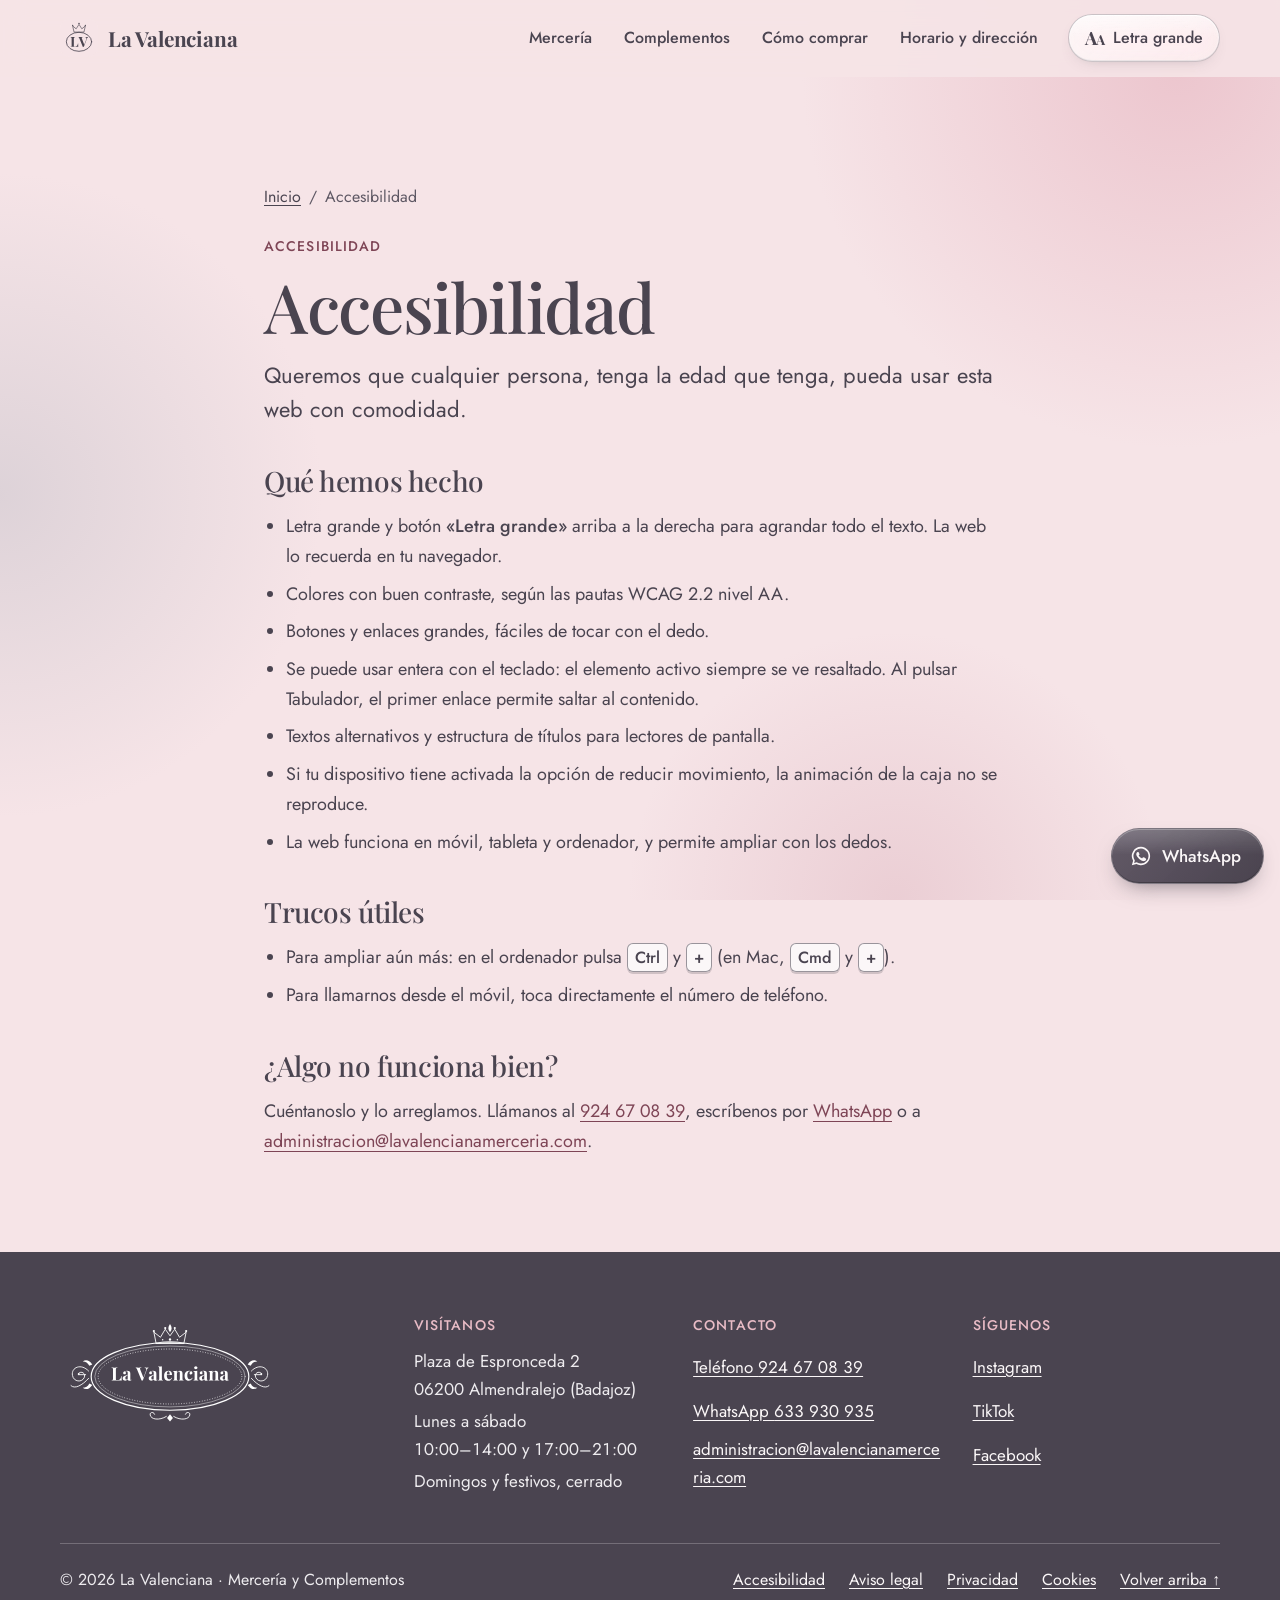
==== accesibilidad/index.html @ 247090fd "Cesta de compra con pedido por WhatsApp o correo, icono flotante del carrito, caja 3D más detallada " ====
<!doctype html>
<html lang="es">
<head>
<meta charset="utf-8">
<meta name="viewport" content="width=device-width, initial-scale=1, viewport-fit=cover">
<title>Accesibilidad · La Valenciana</title>
<meta name="description" content="Accesibilidad de la web de La Valenciana.">
<meta name="theme-color" content="#F6E4E7">
<meta property="og:title" content="Accesibilidad · La Valenciana">
<meta property="og:description" content="Accesibilidad de la web de La Valenciana.">
<meta property="og:type" content="website">
<meta property="og:locale" content="es_ES">
<link rel="icon" href="../favicon.svg" type="image/svg+xml">
<link rel="preload" href="../assets/fonts/PlayfairDisplay.woff2" as="font" type="font/woff2" crossorigin>
<link rel="preload" href="../assets/fonts/Jost.woff2" as="font" type="font/woff2" crossorigin>
<script>try{if(localStorage.getItem('lv-letra')==='1')document.documentElement.classList.add('letra-grande')}catch(e){}</script>
<link rel="stylesheet" href="../assets/fonts/fuentes.css">
<link rel="stylesheet" href="../assets/css/tokens.css">
<link rel="stylesheet" href="../assets/css/estilos.css">
</head>
<body>
<a class="salto" href="#contenido">Saltar al contenido</a>
<header class="cabecera">
  <div class="envoltura">
    <a class="marca" href="../"><img src="../assets/img/marca/monograma.svg" alt="" width="38" height="38">La Valenciana<span class="vh">, ir al inicio</span></a>
    <nav class="menu-principal" id="menu-principal" aria-label="Menú principal"><ul><li><a href="../merceria/">Mercería</a></li><li><a href="../complementos/">Complementos</a></li><li><a href="../#como-comprar">Cómo comprar</a></li><li><a href="../#visitanos">Horario y dirección</a></li><li class="menu-contacto"><a href="tel:+34924670839">Llamar al <span class="num">924 67 08 39</span></a><a href="https://wa.me/34633930935?text=Hola%2C%20La%20Valenciana">WhatsApp <span class="num">633 930 935</span></a></li></ul></nav>
    <button class="control boton-letra" type="button" aria-pressed="false"><span class="aa" aria-hidden="true">A<small>A</small></span><span class="letra-texto">Letra grande</span><span class="vh"> (letra más grande)</span></button>
    <button class="control boton-menu" type="button" aria-expanded="false" aria-controls="menu-principal"><span class="rayas" aria-hidden="true"></span><span class="txt">Menú</span></button>
  </div>
</header>
<main id="contenido" tabindex="-1">
<div class="envoltura legal-texto"><nav class="migas" aria-label="Estás aquí"><ol><li><a href="../">Inicio</a></li><li><span aria-current="page">Accesibilidad</span></li></ol></nav><p class="etiqueta">Accesibilidad</p><h1>Accesibilidad</h1><p class="entradilla">Queremos que cualquier persona, tenga la edad que tenga, pueda usar esta web con comodidad.</p>
<h2>Qué hemos hecho</h2>
<ul>
<li>Letra grande y botón <strong>«Letra grande»</strong> arriba a la derecha para agrandar todo el texto. La web lo recuerda en tu navegador.</li>
<li>Colores con buen contraste, según las pautas WCAG 2.2 nivel AA.</li>
<li>Botones y enlaces grandes, fáciles de tocar con el dedo.</li>
<li>Se puede usar entera con el teclado: el elemento activo siempre se ve resaltado. Al pulsar Tabulador, el primer enlace permite saltar al contenido.</li>
<li>Textos alternativos y estructura de títulos para lectores de pantalla.</li>
<li>Si tu dispositivo tiene activada la opción de reducir movimiento, la animación de la caja no se reproduce.</li>
<li>La web funciona en móvil, tableta y ordenador, y permite ampliar con los dedos.</li>
</ul>
<h2>Trucos útiles</h2>
<ul>
<li>Para ampliar aún más: en el ordenador pulsa <kbd>Ctrl</kbd> y <kbd>+</kbd> (en Mac, <kbd>Cmd</kbd> y <kbd>+</kbd>).</li>
<li>Para llamarnos desde el móvil, toca directamente el número de teléfono.</li>
</ul>
<h2>¿Algo no funciona bien?</h2>
<p>Cuéntanoslo y lo arreglamos. Llámanos al <a class="num" href="tel:+34924670839">924 67 08 39</a>, escríbenos por <a href="https://wa.me/34633930935?text=Hola%2C%20he%20tenido%20un%20problema%20con%20la%20web">WhatsApp</a> o a <a href="mailto:administracion@lavalencianamerceria.com">administracion@lavalencianamerceria.com</a>.</p></div>
</main>
<footer class="pie">
  <div class="envoltura">
    <div class="rejilla">
      <div><img class="logo-pie" src="../assets/img/marca/logo-blanco.svg" alt="La Valenciana" width="220" height="110"></div>
      <div><h2>Visítanos</h2><ul><li>Plaza de Espronceda 2<br>06200 Almendralejo (Badajoz)</li><li class="num">Lunes a sábado<br>10:00–14:00 y 17:00–21:00</li><li>Domingos y festivos, cerrado</li></ul></div>
      <div><h2>Contacto</h2><ul><li><a href="tel:+34924670839">Teléfono&nbsp;<span class="num">924 67 08 39</span></a></li><li><a href="https://wa.me/34633930935?text=Hola%2C%20La%20Valenciana">WhatsApp&nbsp;<span class="num">633 930 935</span></a></li><li><a href="mailto:administracion@lavalencianamerceria.com">administracion@lavalencianamerceria.com</a></li></ul></div>
      <div><h2>Síguenos</h2><ul><li><a href="https://www.instagram.com/_lavalenciana">Instagram</a></li><li><a href="https://www.tiktok.com/@_lavalenciana_">TikTok</a></li><li><a href="https://www.facebook.com/mercerialavalenciana/">Facebook</a></li></ul></div>
    </div>
    <div class="legal"><span>© 2026 La Valenciana · Mercería y Complementos</span><ul><li><a href="../accesibilidad/">Accesibilidad</a></li><li><a href="../aviso-legal/">Aviso legal</a></li><li><a href="../privacidad/">Privacidad</a></li><li><a href="../cookies/">Cookies</a></li><li><a href="#contenido">Volver arriba ↑</a></li></ul></div>
  </div>
</footer>
<a class="wa-flotante" href="https://wa.me/34633930935?text=Hola%2C%20La%20Valenciana"><svg viewBox="0 0 24 24" aria-hidden="true" focusable="false"><path d="M12 2a10 10 0 0 0-8.6 15.1L2 22l5-1.3A10 10 0 1 0 12 2zm0 18.2a8.2 8.2 0 0 1-4.2-1.1l-.3-.2-3 .8.8-2.9-.2-.3A8.2 8.2 0 1 1 12 20.2zm4.5-6.1c-.2-.1-1.5-.7-1.7-.8s-.4-.1-.6.1-.7.8-.8 1-.3.2-.5.1a6.7 6.7 0 0 1-3.3-2.9c-.3-.4.3-.4.7-1.3.1-.2 0-.3 0-.4l-.8-1.8c-.2-.5-.4-.4-.6-.4h-.5a1 1 0 0 0-.7.3 3 3 0 0 0-.9 2.2 5.2 5.2 0 0 0 1.1 2.7 11.8 11.8 0 0 0 4.5 4c1.7.7 2.3.8 3.2.6a2.7 2.7 0 0 0 1.8-1.2 2.2 2.2 0 0 0 .2-1.3c-.1-.1-.3-.2-.5-.3z"/></svg><span>WhatsApp<span class="vh">: escríbenos</span></span></a>
<button class="cesta-flotante" type="button" hidden aria-haspopup="dialog" aria-controls="cesta"><svg viewBox="0 0 24 24" aria-hidden="true" focusable="false"><path d="M7 7V6a5 5 0 0 1 10 0v1h3a1 1 0 0 1 1 1.1l-1.2 12A2 2 0 0 1 17.8 22H6.2a2 2 0 0 1-2-1.9L3 8.1A1 1 0 0 1 4 7zm2 0h6V6a3 3 0 0 0-6 0zm-1 4a1 1 0 1 0 0-2 1 1 0 0 0 0 2zm8 0a1 1 0 1 0 0-2 1 1 0 0 0 0 2z"/></svg><span>Cesta</span><span class="contador num" aria-hidden="true">0</span><span class="vh cesta-resumen"></span></button>
<p class="aviso-cesta" role="status" aria-live="polite"></p>
<dialog class="cesta" id="cesta" aria-labelledby="titulo-cesta" data-wa="34633930935" data-correo-m="pedidos@lavalencianamerceria.com" data-correo-c="pedidos@lavalencianacomplementos.com">
  <div class="cesta-cabeza"><h2 id="titulo-cesta">Tu cesta</h2><button class="control cerrar-cesta" type="button">Cerrar<span class="vh"> la cesta</span> <span aria-hidden="true">✕</span></button></div>
  <div class="cesta-cuerpo">
    <p class="cesta-vacia">Tu cesta está vacía. Entra en <a href="../merceria/">Mercería</a> o en <a href="../complementos/">Complementos</a> y pulsa «Añadir a la cesta».</p>
    <ul class="cesta-lista"></ul>
    <div class="cesta-total"><span>Total orientativo</span><strong class="num cesta-importe">0,00 €</strong></div>
    <form class="cesta-form">
      <label for="cesta-nombre">Tu nombre <span class="secundario">(opcional)</span></label>
      <input id="cesta-nombre" name="nombre" type="text" autocomplete="name">
      <label for="cesta-notas">Tallas, colores u otras indicaciones <span class="secundario">(opcional)</span></label>
      <textarea id="cesta-notas" name="notas" rows="3"></textarea>
    </form>
    <p class="nota">Recoges y pagas el pedido en la tienda (Plaza de Espronceda 2). Te confirmamos disponibilidad y precio antes.</p>
    <div class="cesta-acciones">
      <a class="boton lleno enviar-wa" href="#"><svg viewBox="0 0 24 24" aria-hidden="true" focusable="false"><path d="M12 2a10 10 0 0 0-8.6 15.1L2 22l5-1.3A10 10 0 1 0 12 2zm0 18.2a8.2 8.2 0 0 1-4.2-1.1l-.3-.2-3 .8.8-2.9-.2-.3A8.2 8.2 0 1 1 12 20.2zm4.5-6.1c-.2-.1-1.5-.7-1.7-.8s-.4-.1-.6.1-.7.8-.8 1-.3.2-.5.1a6.7 6.7 0 0 1-3.3-2.9c-.3-.4.3-.4.7-1.3.1-.2 0-.3 0-.4l-.8-1.8c-.2-.5-.4-.4-.6-.4h-.5a1 1 0 0 0-.7.3 3 3 0 0 0-.9 2.2 5.2 5.2 0 0 0 1.1 2.7 11.8 11.8 0 0 0 4.5 4c1.7.7 2.3.8 3.2.6a2.7 2.7 0 0 0 1.8-1.2 2.2 2.2 0 0 0 .2-1.3c-.1-.1-.3-.2-.5-.3z"/></svg>Enviar pedido por WhatsApp</a>
      <a class="boton enviar-correo" href="#">Enviar por correo</a>
      <button class="enlace-boton vaciar" type="button">Vaciar la cesta</button>
    </div>
  </div>
</dialog>
<script src="../assets/js/web.js" defer></script>
</body>
</html>
---- assets/fonts/fuentes.css ----
/* Fuentes alojadas en la propia web (sin llamadas a Google). Fuentes variables. */
@font-face{font-family:'Jost';font-style:normal;font-weight:300 500;font-display:swap;src:url('Jost.woff2') format('woff2');unicode-range:U+0000-00FF, U+0131, U+0152-0153, U+02BB-02BC, U+02C6, U+02DA, U+02DC, U+0304, U+0308, U+0329, U+2000-206F, U+20AC, U+2122, U+2191, U+2193, U+2212, U+2215, U+FEFF, U+FFFD}
@font-face{font-family:'Playfair Display';font-style:normal;font-weight:500 700;font-display:swap;src:url('PlayfairDisplay.woff2') format('woff2');unicode-range:U+0000-00FF, U+0131, U+0152-0153, U+02BB-02BC, U+02C6, U+02DA, U+02DC, U+0304, U+0308, U+0329, U+2000-206F, U+20AC, U+2122, U+2191, U+2193, U+2212, U+2215, U+FEFF, U+FFFD}
---- assets/css/tokens.css ----
/* La Valenciana · tokens de marca (paso 3, revisados para accesibilidad) */
:root {
  /* Paleta de marca (sin cambios) */
  --rosa-polvo: #F6E4E7;   /* fondo principal y bandas */
  --rosa: #E9BCC6;         /* tarjetas de Mercería */
  --rosa-antiguo: #C98C9C; /* detalles decorativos (nunca texto) */
  --malva: #9C5A6C;        /* acento: rellenos y textos grandes */
  --perla: #EEECEF;        /* fondo alterno, tarjetas de Complementos */
  --niebla: #C9C4CC;       /* líneas decorativas */
  --grafito: #4A4450;      /* texto principal */
  --kraft: #C8A27A;        /* solo la caja del hero */

  /* Derivados para accesibilidad (mismos tonos, más contraste) */
  --malva-texto: #7E4556;  /* enlaces y textos pequeños: 6:1 sobre rosa polvo */
  --grafito-suave: #5E5864;/* texto secundario: 5,6:1 sobre rosa polvo */
  --crema: #FBF7F8;        /* sustituye al blanco puro en fondos */
  --blanco: #FFFFFF;       /* solo texto sobre fondos oscuros */
  --borde: color-mix(in srgb, var(--grafito) 22%, transparent);
  --borde-fuerte: color-mix(in srgb, var(--grafito) 55%, transparent);

  /* Tipografía */
  --fuente-display: "Playfair Display", Georgia, "Times New Roman", serif; /* titulares, 500/700 */
  --fuente-texto: "Jost", "Helvetica Neue", Arial, sans-serif;             /* textos, menús y botones, 400/500 */

  /* Espaciado (múltiplos de 4/8) y radios */
  --e1: 4px; --e2: 8px; --e3: 12px; --e4: 16px; --e5: 24px; --e6: 32px; --e7: 48px; --e8: 64px;
  --seccion: clamp(72px, 11vw, 136px);
  --r: 12px;            /* radio base */
  --r-s: 6px;           /* radio pequeño */
  --r-pill: 999px;

  /* Sombras suaves en capas */
  --sombra: 0 1px 2px rgba(74,68,80,.06), 0 8px 24px -12px rgba(74,68,80,.22);
  --sombra-alta: 0 2px 4px rgba(74,68,80,.06), 0 24px 48px -24px rgba(74,68,80,.38);

  /* Objetivo táctil mínimo */
  --toque: 48px;
}
---- assets/css/estilos.css ----
/* La Valenciana · estilos comunes. Requiere tokens.css y fuentes.css
   Criterios: texto grande y legible, contraste AA o superior, objetivos táctiles de 48 px,
   foco siempre visible, nada importante escondido tras una animación. */
*,*::before,*::after{box-sizing:border-box}
html{font-size:100%;scroll-behavior:smooth;-webkit-text-size-adjust:100%;scroll-padding-top:96px}
html.letra-grande{font-size:118.75%}
@media (prefers-reduced-motion:reduce){html{scroll-behavior:auto}*,*::before,*::after{transition:none!important;animation:none!important}}
body{margin:0;background:var(--rosa-polvo);color:var(--grafito);font:400 1.125rem/1.65 var(--fuente-texto);-webkit-font-smoothing:antialiased;text-rendering:optimizeLegibility}
img,svg{max-width:100%;display:block}
a{color:var(--malva-texto);text-decoration-thickness:1px;text-underline-offset:.2em}
a:hover{text-decoration-thickness:2px}
h1,h2,h3{font-family:var(--fuente-display);font-weight:500;margin:0;text-wrap:balance;color:var(--grafito)}
h1{font-size:clamp(2.4rem,6.2vw,4.25rem);line-height:1.04;letter-spacing:-.02em}
h2{font-size:clamp(2rem,4.4vw,3rem);line-height:1.08;letter-spacing:-.015em}
h3{font-size:clamp(1.4rem,2.4vw,1.75rem);line-height:1.15;letter-spacing:-.01em}
p{margin:0}
p,li,dd{max-width:65ch}
strong{font-weight:500}
.num{font-variant-numeric:tabular-nums lining-nums}
.vh{position:absolute!important;width:1px;height:1px;padding:0;margin:-1px;overflow:hidden;clip:rect(0 0 0 0);white-space:nowrap;border:0}

/* Foco: doble anillo, visible sobre cualquier fondo */
:focus{outline:none}
:focus-visible{outline:3px solid var(--grafito);outline-offset:3px;box-shadow:0 0 0 6px var(--crema);border-radius:4px}
.pie :focus-visible{outline-color:var(--rosa);box-shadow:0 0 0 6px var(--grafito)}

.salto{position:absolute;left:-999px;top:12px;background:var(--grafito);color:var(--blanco);padding:14px 20px;border-radius:var(--r-s);z-index:60;font-weight:500;text-decoration:none}
.salto:focus{left:12px}
.envoltura{width:100%;max-width:1200px;margin:0 auto;padding-left:max(20px, env(safe-area-inset-left,0px));padding-right:max(20px, env(safe-area-inset-right,0px))}
.etiqueta{font:500 .875rem/1.3 var(--fuente-texto);letter-spacing:.08em;text-transform:uppercase;color:var(--malva-texto)}
.entradilla{font-size:clamp(1.2rem,2vw,1.375rem);line-height:1.55;color:var(--grafito)}
.secundario{color:var(--grafito-suave)}

/* ---------- Cabecera ---------- */
.cabecera{position:sticky;top:0;z-index:40;background:color-mix(in srgb, var(--rosa-polvo) 92%, transparent);backdrop-filter:blur(12px);-webkit-backdrop-filter:blur(12px);border-bottom:1px solid transparent;transition:border-color .3s ease}
.cabecera.con-borde{border-bottom-color:var(--borde)}
.cabecera .envoltura{display:flex;align-items:center;gap:var(--e4);min-height:76px;padding-top:env(safe-area-inset-top,0px)}
.marca{white-space:nowrap;display:flex;align-items:center;gap:10px;min-height:var(--toque);text-decoration:none;color:var(--grafito);font:700 1.3rem/1 var(--fuente-display);letter-spacing:-.01em;margin-right:auto}
.marca img{width:38px;height:38px;border-radius:10px}
.menu-principal ul{list-style:none;margin:0;padding:0;display:flex;gap:var(--e1)}
.menu-principal li{max-width:none}
.menu-principal a{display:flex;align-items:center;min-height:var(--toque);padding:0 14px;border-radius:var(--r-pill);font:500 1rem/1 var(--fuente-texto);color:var(--grafito);text-decoration:none;transition:background .2s ease}
.menu-principal a:hover{background:color-mix(in srgb, var(--rosa) 55%, transparent)}
.menu-principal a[aria-current="page"]{background:var(--grafito);color:var(--crema)}
.menu-principal .menu-contacto{display:none}
.control{display:inline-flex;align-items:center;justify-content:center;gap:8px;min-height:var(--toque);min-width:var(--toque);padding:0 16px;border-radius:var(--r-pill);
  border:1.5px solid var(--borde-fuerte);background:transparent;color:var(--grafito);font:500 1rem/1 var(--fuente-texto);cursor:pointer;transition:background .2s ease,border-color .2s ease}
.control:hover{background:var(--crema);border-color:var(--grafito)}
.control:active{transform:translateY(1px)}
.control[aria-pressed="true"]{background:var(--grafito);border-color:var(--grafito);color:var(--crema)}
.control .aa{font:700 1.15rem/1 var(--fuente-display);letter-spacing:-.02em}
.control .aa small{font-size:.75em}
.boton-menu{display:none}
.boton-menu .rayas{width:18px;height:12px;position:relative;border-block:2px solid currentColor}
.boton-menu .rayas::after{content:"";position:absolute;left:0;right:0;top:3px;border-top:2px solid currentColor}
@media (max-width:900px){
  .letra-texto{display:none}
}
@media (max-width:820px){
  .boton-menu{display:inline-flex}
  .menu-principal{position:absolute;left:0;right:0;top:100%;background:var(--rosa-polvo);border-bottom:1px solid var(--borde);box-shadow:var(--sombra-alta);display:none;max-height:calc(100svh - 76px);overflow-y:auto}
  .menu-principal.abierto{display:block}
  .menu-principal ul{flex-direction:column;gap:0;padding:var(--e2) max(20px, env(safe-area-inset-left,0px)) var(--e5)}
  .menu-principal li+li{border-top:1px solid var(--borde)}
  .menu-principal a{min-height:60px;padding:0 var(--e2);border-radius:0;font:500 1.375rem/1.2 var(--fuente-display);justify-content:space-between}
  .menu-principal a::after{content:"→";font-family:var(--fuente-texto);color:var(--malva-texto)}
  .menu-principal a[aria-current="page"]{background:transparent;color:var(--grafito);text-decoration:underline;text-decoration-thickness:2px;text-underline-offset:.25em}
  .menu-principal .menu-contacto{display:grid;gap:var(--e2);padding-top:var(--e4)}
  .menu-principal .menu-contacto a{font:500 1.0625rem/1.2 var(--fuente-texto);min-height:var(--toque)}
}
@media (max-width:380px){.marca{font-size:1.1rem}.marca img{width:32px;height:32px}.cabecera .envoltura{gap:var(--e2)}.control{padding:0 12px}}

/* ---------- Bloques ---------- */
.bloque{padding-block:var(--seccion)}
.bloque.perla{background:var(--perla)}
.bloque.crema{background:var(--crema)}
.cabeza-bloque{display:grid;gap:var(--e4);margin-bottom:clamp(40px,6vw,64px);max-width:44rem}

/* Huecos de foto (hasta tener fotos reales) */
.foto{position:relative;border-radius:var(--r);overflow:hidden;aspect-ratio:4/3;max-width:100%;
  background:linear-gradient(140deg, var(--rosa) 0%, var(--rosa-polvo) 100%)}
.foto.gris{background:linear-gradient(140deg, var(--niebla) 0%, var(--perla) 100%)}
.foto.alta{aspect-ratio:4/5}
.foto::after{content:"";position:absolute;inset:14px;border:1.5px dashed color-mix(in srgb, var(--crema) 80%, transparent);border-radius:var(--r-s)}
.foto span{position:absolute;left:28px;bottom:24px;font:500 .875rem/1 var(--fuente-texto);letter-spacing:.06em;color:var(--grafito-suave)}
.foto img{width:100%;height:100%;object-fit:cover}

/* ---------- Botones ---------- */
.botones{display:flex;flex-wrap:wrap;gap:var(--e3)}
.boton{display:inline-flex;align-items:center;justify-content:center;gap:10px;min-height:56px;border-radius:var(--r-pill);padding:0 26px;
  font:500 1.0625rem/1.2 var(--fuente-texto);text-decoration:none;border:1.5px solid var(--grafito);color:var(--grafito);background:transparent;
  transition:background .2s ease,color .2s ease,border-color .2s ease,transform .15s ease}
.boton:hover{background:var(--grafito);color:var(--crema)}
.boton:active{transform:translateY(1px)}
.boton.lleno{background:var(--grafito);color:var(--crema)}
.boton.lleno:hover{background:var(--malva);border-color:var(--malva);color:var(--blanco)}
.boton svg{width:20px;height:20px;fill:currentColor;flex:none}
.boton .flecha{transition:transform .2s ease}
.boton:hover .flecha{transform:translateX(4px)}
.boton[aria-disabled="true"],.boton:disabled{opacity:.5;pointer-events:none}

/* ---------- Estado de apertura ---------- */
.estado{justify-self:start;display:inline-flex;align-items:center;gap:10px;font-weight:500;padding:10px 16px;border-radius:var(--r-pill);background:var(--crema);box-shadow:inset 0 0 0 1px var(--borde)}
.estado .punto{width:10px;height:10px;border-radius:50%;background:var(--grafito-suave);flex:none}
.estado.abierto .punto{background:#3F7A5A;box-shadow:0 0 0 4px color-mix(in srgb, #3F7A5A 22%, transparent)}
.estado.cerrado .punto{background:var(--malva)}

/* ---------- Franja de datos rápidos ---------- */
.franja{background:var(--grafito);color:var(--crema)}
.franja ul{list-style:none;margin:0;padding:0;display:grid;grid-template-columns:1.2fr 1fr 1fr 1fr}
.franja li{max-width:none;padding:var(--e5) var(--e5) var(--e5) 0;display:grid;gap:2px;border-right:1px solid color-mix(in srgb, var(--crema) 18%, transparent)}
.franja li+li{padding-left:var(--e5)}
.franja li:last-child{border-right:0}
.franja .que{font-size:.875rem;letter-spacing:.06em;text-transform:uppercase;color:var(--rosa)}
.franja a,.franja strong{color:var(--crema);font-weight:500;font-size:1.0625rem}
.franja a{text-decoration-color:color-mix(in srgb, var(--crema) 45%, transparent)}
@media (max-width:900px){.franja ul{grid-template-columns:1fr 1fr}.franja li{border-right:0;padding:var(--e4) 0!important;border-bottom:1px solid color-mix(in srgb, var(--crema) 18%, transparent)}.franja li:nth-child(odd){padding-right:var(--e4)!important}}
@media (max-width:520px){.franja ul{grid-template-columns:1fr}.franja li:last-child{border-bottom:0}}

/* ---------- Secciones (puertas) ---------- */
.puertas{display:grid;grid-template-columns:minmax(0,7fr) minmax(0,5fr);gap:clamp(20px,3vw,32px);align-items:start}
.puerta{position:relative;display:grid;gap:var(--e5);border-radius:var(--r);padding:clamp(20px,3vw,32px);color:var(--grafito);box-shadow:inset 0 0 0 1px var(--borde)}
.puerta.m{background:var(--rosa)}
.puerta.c{background:var(--perla);margin-top:clamp(0px,8vw,120px)}
.puerta .foto{background:color-mix(in srgb, var(--crema) 50%, transparent)}
.puerta .texto{display:grid;gap:var(--e3)}
.puerta h3{font-size:clamp(2rem,3.6vw,2.75rem)}
.puerta h3 a{color:inherit;text-decoration:none}
.puerta h3 a::after{content:"";position:absolute;inset:0}
.puerta .sub{list-style:none;margin:var(--e2) 0 0;padding:0;display:flex;flex-wrap:wrap;gap:var(--e2);position:relative;z-index:1}
.puerta .sub a{display:inline-flex;align-items:center;min-height:44px;padding:0 16px;border-radius:var(--r-pill);background:color-mix(in srgb, var(--crema) 70%, transparent);color:var(--grafito);text-decoration:none;font-size:1rem;box-shadow:inset 0 0 0 1px var(--borde);transition:background .2s ease}
.puerta .sub a:hover{background:var(--crema);box-shadow:inset 0 0 0 1.5px var(--grafito)}
.puerta .boton{justify-self:start;position:relative;z-index:1}
@media (max-width:760px){.puertas{grid-template-columns:1fr}.puerta.c{margin-top:0}}

/* ---------- Cómo comprar (pasos) ---------- */
.pasos{list-style:none;margin:0;padding:0;display:grid;grid-template-columns:repeat(12,minmax(0,1fr));gap:clamp(20px,3vw,32px);counter-reset:paso}
.pasos li{max-width:none;display:grid;gap:var(--e3);align-content:start;padding-top:var(--e5);border-top:2px solid var(--grafito);counter-increment:paso}
.pasos li:nth-child(1){grid-column:1 / span 4}
.pasos li:nth-child(2){grid-column:5 / span 4;margin-top:var(--e7)}
.pasos li:nth-child(3){grid-column:9 / span 4;margin-top:calc(var(--e7)*2)}
.pasos li::before{content:counter(paso,decimal-leading-zero);font:500 clamp(2.5rem,5vw,3.5rem)/1 var(--fuente-display);color:var(--malva);font-variant-numeric:tabular-nums lining-nums}
.pasos p{color:var(--grafito)}
@media (max-width:820px){.pasos li:nth-child(n){grid-column:1 / -1;margin-top:0}}

/* ---------- Dos columnas ---------- */
.dos{display:grid;grid-template-columns:minmax(0,1fr) minmax(0,1fr);gap:clamp(32px,6vw,80px);align-items:center}
.dos.asim{grid-template-columns:minmax(0,5fr) minmax(0,7fr)}
@media (max-width:820px){.dos,.dos.asim{grid-template-columns:1fr}}
.pila{display:grid;gap:var(--e5);min-width:0;align-content:start}
.pila.junta{gap:var(--e4)}

/* ---------- Datos de visita y horario ---------- */
.datos{display:grid;gap:0;margin:0;padding:0}
.datos div{display:grid;grid-template-columns:9.5rem minmax(0,1fr);gap:var(--e3);border-top:1px solid var(--borde);padding-block:var(--e4)}
.datos div:last-child{border-bottom:1px solid var(--borde)}
@media (max-width:460px){.datos div{grid-template-columns:1fr;gap:2px}}
.datos dt{font:500 .9375rem/1.6 var(--fuente-texto);color:var(--malva-texto)}
.datos dd{margin:0;overflow-wrap:anywhere}
.datos dd a{color:var(--grafito);font-weight:500}
.tabla-horario{width:100%;border-collapse:collapse;font-variant-numeric:tabular-nums lining-nums}
.tabla-horario caption{text-align:left;font:500 .9375rem/1.6 var(--fuente-texto);color:var(--malva-texto);padding-bottom:var(--e2)}
.tabla-horario th,.tabla-horario td{text-align:left;padding:12px 12px;border-top:1px solid var(--borde);font-weight:400}
.tabla-horario th{font-weight:500;width:40%}
.tabla-horario tr:last-child th,.tabla-horario tr:last-child td{border-bottom:1px solid var(--borde)}
.tabla-horario tr.hoy th,.tabla-horario tr.hoy td{background:var(--crema)}
.tabla-horario tr.hoy th{box-shadow:inset 4px 0 0 var(--malva)}
.tabla-horario .marca-hoy{display:inline-block;margin-left:8px;font-size:.8125rem;font-weight:500;padding:2px 10px;border-radius:var(--r-pill);background:var(--grafito);color:var(--crema);vertical-align:2px}
.nota{font-size:1rem;color:var(--grafito-suave)}

/* ---------- Preguntas frecuentes ---------- */
.preguntas{display:grid;border-top:1px solid var(--borde-fuerte)}
.preguntas details{border-bottom:1px solid var(--borde-fuerte)}
.preguntas summary{list-style:none;cursor:pointer;display:grid;grid-template-columns:minmax(0,1fr) 40px;gap:var(--e4);align-items:center;min-height:72px;padding-block:var(--e4);
  font:500 clamp(1.2rem,2vw,1.375rem)/1.35 var(--fuente-texto);color:var(--grafito)}
.preguntas summary::-webkit-details-marker{display:none}
.preguntas summary::after{content:"+";display:grid;place-items:center;width:40px;height:40px;border-radius:50%;box-shadow:inset 0 0 0 1.5px var(--borde-fuerte);font:400 1.5rem/1 var(--fuente-texto);transition:transform .2s ease,background .2s ease}
.preguntas summary:hover::after{background:var(--crema)}
.preguntas details[open] summary::after{content:"−";background:var(--grafito);color:var(--crema);box-shadow:none}
.preguntas .respuesta{padding:0 56px var(--e5) 0;display:grid;gap:var(--e3)}

/* ---------- Redes ---------- */
.redes{display:flex;flex-wrap:wrap;gap:var(--e2) var(--e5);list-style:none;margin:0;padding:0}
.redes a{display:inline-flex;align-items:center;min-height:var(--toque);font-weight:500;color:var(--grafito)}

/* ---------- Migas de pan ---------- */
.migas ol{list-style:none;margin:0;padding:0;display:flex;flex-wrap:wrap;gap:var(--e2);font-size:1rem}
.migas li{max-width:none;display:flex;gap:var(--e2);align-items:center}
.migas li+li::before{content:"/";color:var(--grafito-suave)}
.migas a{color:var(--grafito);display:inline-flex;min-height:var(--toque);align-items:center}
.migas [aria-current]{color:var(--grafito-suave)}

/* ---------- Página de sección ---------- */
.portada-seccion{padding-block:var(--e5) clamp(48px,7vw,88px)}
.portada-seccion .dos{align-items:end}
.portada-seccion h1{font-size:clamp(3rem,8vw,5.5rem)}
.seccion-merceria{background:var(--rosa-polvo)}
.seccion-complementos{background:var(--perla)}
.indice{position:sticky;top:76px;z-index:20;background:inherit;border-block:1px solid var(--borde)}
.indice .envoltura{display:flex;align-items:center;gap:var(--e3)}
.indice .rotulo{flex:none;font-size:1rem;color:var(--grafito-suave)}
.indice ul{list-style:none;margin:0;padding:var(--e3) 0;display:flex;gap:var(--e2);overflow-x:auto;scrollbar-width:thin;scroll-snap-type:x proximity}
.indice li{max-width:none;scroll-snap-align:start}
.indice a{display:inline-flex;align-items:center;min-height:var(--toque);white-space:nowrap;border-radius:var(--r-pill);padding:0 18px;font-size:1rem;font-weight:500;color:var(--grafito);text-decoration:none;background:color-mix(in srgb, var(--crema) 60%, transparent);box-shadow:inset 0 0 0 1px var(--borde-fuerte)}
.indice a:hover{background:var(--crema)}
.indice a.activo{background:var(--grafito);color:var(--crema);box-shadow:none}
@media (max-width:640px){.indice .rotulo{display:none}}
.subsecciones{display:grid;gap:clamp(72px,10vw,128px);padding-block:clamp(64px,9vw,112px)}
.subseccion{display:grid;grid-template-columns:minmax(0,6fr) minmax(0,5fr);gap:clamp(28px,6vw,80px);align-items:center;scroll-margin-top:160px}
.subseccion:nth-child(even){grid-template-columns:minmax(0,5fr) minmax(0,6fr)}
.subseccion:nth-child(even) .foto{order:2}
@media (max-width:760px){.subseccion,.subseccion:nth-child(even){grid-template-columns:1fr}.subseccion:nth-child(even) .foto{order:0}}
.subseccion .numero{font:500 1rem/1 var(--fuente-texto);color:var(--malva-texto);font-variant-numeric:tabular-nums}
.subseccion ul.lista{margin:0;padding:0;list-style:none;display:flex;flex-wrap:wrap;gap:var(--e2)}
.subseccion ul.lista li{font-size:1rem;background:color-mix(in srgb, var(--crema) 70%, transparent);box-shadow:inset 0 0 0 1px var(--borde);border-radius:var(--r-pill);padding:6px 14px}
.subseccion .botones{margin-top:var(--e1)}
.ayuda{display:grid;grid-template-columns:minmax(0,1fr) auto;gap:var(--e5) var(--e6);align-items:center;border-radius:var(--r);padding:clamp(28px,5vw,56px);background:var(--grafito);color:var(--crema)}
.ayuda h2{color:var(--crema)}
.ayuda p{color:color-mix(in srgb, var(--crema) 88%, transparent)}
.ayuda .boton{border-color:var(--crema);color:var(--crema)}
.ayuda .boton:hover{background:var(--crema);color:var(--grafito)}
.ayuda .boton.lleno{background:var(--crema);color:var(--grafito)}
.ayuda .boton.lleno:hover{background:var(--rosa);border-color:var(--rosa)}
.ayuda :focus-visible{outline-color:var(--rosa);box-shadow:0 0 0 6px var(--grafito)}
@media (max-width:820px){.ayuda{grid-template-columns:1fr}}
.cambio{display:grid;grid-template-columns:minmax(0,1fr) auto;gap:var(--e5);align-items:center;border-radius:var(--r);padding:clamp(28px,5vw,48px);text-decoration:none;color:var(--grafito);box-shadow:inset 0 0 0 1px var(--borde);transition:box-shadow .25s ease}
.cambio.a-c{background:var(--perla)} .cambio.a-m{background:var(--rosa)}
.cambio:hover{box-shadow:inset 0 0 0 1.5px var(--grafito),var(--sombra)}
.cambio .flecha{display:grid;place-items:center;width:64px;height:64px;border-radius:50%;background:var(--grafito);color:var(--crema);font:500 1.75rem/1 var(--fuente-texto);transition:transform .25s ease}
.cambio:hover .flecha{transform:translateX(6px)}
.final-seccion{display:grid;gap:var(--e5);padding-bottom:var(--seccion)}

/* ---------- Pie ---------- */
.pie{background:var(--grafito);color:var(--perla);padding-block:var(--e8) calc(48px + env(safe-area-inset-bottom,0px));font-size:1.0625rem}
.pie a{color:var(--crema);display:inline-flex;align-items:center;min-height:40px}
.pie .rejilla{display:grid;grid-template-columns:minmax(0,1.3fr) repeat(3,minmax(0,1fr));gap:var(--e6)}
@media (max-width:900px){.pie .rejilla{grid-template-columns:repeat(2,minmax(0,1fr))}}
@media (max-width:520px){.pie .rejilla{grid-template-columns:1fr}}
.pie .logo-pie{width:220px}
.pie h2{font:500 .875rem/1.3 var(--fuente-texto);letter-spacing:.08em;text-transform:uppercase;color:var(--rosa);margin-bottom:var(--e3)}
.pie ul{list-style:none;margin:0;padding:0;display:grid;gap:var(--e1)}
.pie li{overflow-wrap:anywhere}
.pie .legal{margin-top:var(--e7);padding-top:var(--e4);border-top:1px solid color-mix(in srgb, var(--perla) 25%, transparent);display:flex;flex-wrap:wrap;gap:var(--e3) var(--e5);justify-content:space-between;align-items:center;font-size:1rem}
.pie .legal ul{display:flex;flex-wrap:wrap;gap:var(--e1) var(--e5)}

/* ---------- WhatsApp flotante ---------- */
.wa-flotante{position:fixed;z-index:30;right:max(16px, calc(env(safe-area-inset-right,0px) + 12px));bottom:calc(16px + env(safe-area-inset-bottom,0px));
  display:flex;align-items:center;gap:10px;min-height:56px;background:var(--grafito);color:var(--crema);text-decoration:none;border-radius:var(--r-pill);padding:0 22px 0 18px;
  font:500 1.0625rem/1 var(--fuente-texto);box-shadow:var(--sombra-alta);transition:background .2s ease,transform .2s ease}
.wa-flotante svg{width:22px;height:22px;fill:currentColor}
.wa-flotante:hover{background:var(--malva)}
.wa-flotante:active{transform:translateY(1px)}

/* ---------- Páginas de texto ---------- */
.legal-texto{max-width:72ch;display:grid;gap:var(--e4);padding-block:clamp(48px,8vw,96px)}
.legal-texto h2{font-size:1.75rem;margin-top:var(--e5)}
.legal-texto ul{display:grid;gap:var(--e2);padding-left:1.2em;margin:0}
.pendiente{background:var(--rosa);padding:2px 6px;border-radius:var(--r-s);font-weight:500}
.centrado{text-align:center;justify-items:center}

/* ---------- Alto contraste del sistema ---------- */
@media (forced-colors:active){
  .boton,.control,.indice a,.puerta .sub a,.wa-flotante{border:2px solid ButtonText}
  .foto::after{border-color:CanvasText}
}
@media print{.cabecera,.wa-flotante,.indice,.hero .escenario{display:none!important}body{background:#fff}}
kbd{font:500 .9em/1 var(--fuente-texto);padding:3px 8px;border-radius:var(--r-s);background:var(--crema);box-shadow:inset 0 0 0 1px var(--borde-fuerte),0 2px 0 var(--borde)}

/* =========================================================
   Cristal líquido (liquid glass) para botones y tarjetas.
   Fondos translúcidos con desenfoque, borde luminoso y brillo superior.
   Con «reducir transparencia» o sin soporte, se ven sólidos.
   ========================================================= */
:root{
  --vidrio: linear-gradient(135deg, rgba(255,255,255,.66) 0%, rgba(255,255,255,.34) 100%);
  --vidrio-oscuro: linear-gradient(135deg, rgba(86,79,93,.92) 0%, rgba(62,56,68,.94) 100%);
  --vidrio-borde: rgba(255,255,255,.75);
  --vidrio-luz: inset 0 1px 0 rgba(255,255,255,.85), inset 0 -1px 0 rgba(74,68,80,.10), inset 0 0 0 1px rgba(255,255,255,.35);
  --vidrio-filtro: blur(16px) saturate(170%);
}
/* manchas de color suaves para que el cristal tenga algo que refractar */
body{background-image:radial-gradient(42vmax 42vmax at 92% 8%, rgba(233,188,198,.75), transparent 70%),radial-gradient(36vmax 36vmax at 0% 55%, rgba(201,196,204,.55), transparent 70%),radial-gradient(30vmax 30vmax at 70% 100%, rgba(201,140,156,.25), transparent 70%);background-attachment:fixed}
.bloque.perla,.seccion-complementos{background-image:radial-gradient(40vmax 30vmax at 90% 0%, rgba(233,188,198,.45), transparent 70%),radial-gradient(30vmax 30vmax at 0% 100%, rgba(201,196,204,.7), transparent 70%)}
.bloque.crema{background-image:radial-gradient(40vmax 30vmax at 100% 100%, rgba(233,188,198,.35), transparent 70%)}
.seccion-merceria{background-image:radial-gradient(40vmax 30vmax at 100% 0%, rgba(233,188,198,.7), transparent 70%),radial-gradient(30vmax 30vmax at 0% 60%, rgba(201,140,156,.18), transparent 70%)}

.boton,.control,.estado,.indice a,.puerta .sub a,.producto,.puerta,.cambio,.subseccion ul.lista li{
  position:relative;isolation:isolate;}
.wa-flotante,.cesta-flotante,.tarjeta{isolation:isolate;}
.boton,.control,.estado,.indice a,.puerta .sub a,.producto,.puerta,.cambio,.wa-flotante,.cesta-flotante,.cesta,.tarjeta,.subseccion ul.lista li{-webkit-backdrop-filter:var(--vidrio-filtro);backdrop-filter:var(--vidrio-filtro)}
.boton,.control,.indice a,.puerta .sub a,.estado,.subseccion ul.lista li{
  background:var(--vidrio);border:1px solid rgba(74,68,80,.28);box-shadow:var(--vidrio-luz),0 6px 16px -10px rgba(74,68,80,.35)}
.boton::before,.control::before,.puerta::before,.cambio::before,.producto::before,.tarjeta::before,.cesta-flotante::before,.wa-flotante::before{
  content:"";position:absolute;inset:0;border-radius:inherit;pointer-events:none;z-index:-1;
  background:linear-gradient(180deg, rgba(255,255,255,.55) 0%, rgba(255,255,255,0) 48%),radial-gradient(120% 80% at 20% 0%, rgba(255,255,255,.35), transparent 60%);opacity:.75}
.boton:hover,.control:hover,.indice a:hover,.puerta .sub a:hover{background:linear-gradient(135deg, rgba(255,255,255,.88), rgba(255,255,255,.55));color:var(--grafito);border-color:rgba(74,68,80,.55);box-shadow:var(--vidrio-luz),0 10px 22px -12px rgba(74,68,80,.45)}
.boton.lleno,.control[aria-pressed="true"],.indice a.activo,.wa-flotante,.cesta-flotante{background:var(--vidrio-oscuro);color:var(--crema);border:1px solid rgba(255,255,255,.22);box-shadow:inset 0 1px 0 rgba(255,255,255,.28),inset 0 -1px 0 rgba(0,0,0,.25),0 10px 24px -12px rgba(46,40,52,.65)}
.boton.lleno::before,.wa-flotante::before,.cesta-flotante::before{opacity:.28}
.boton.lleno:hover,.wa-flotante:hover,.cesta-flotante:hover{background:linear-gradient(135deg, rgba(156,90,108,.95), rgba(126,69,86,.96));color:var(--blanco);border-color:rgba(255,255,255,.3)}
.puerta,.cambio,.producto{border:1px solid var(--vidrio-borde);box-shadow:var(--vidrio-luz),0 2px 4px rgba(74,68,80,.05),0 24px 48px -28px rgba(74,68,80,.45)}
.puerta.m,.cambio.a-m{background:linear-gradient(135deg, rgba(233,188,198,.82), rgba(233,188,198,.55))}
.puerta.c,.cambio.a-c{background:linear-gradient(135deg, rgba(238,236,239,.85), rgba(238,236,239,.55))}
.tarjeta{border:1px solid var(--vidrio-borde)}
.tarjeta.m{background:linear-gradient(135deg, rgba(240,200,209,.92), rgba(233,188,198,.78))}
.tarjeta.c{background:linear-gradient(135deg, rgba(247,246,248,.94), rgba(238,236,239,.8))}
.ayuda{box-shadow:inset 0 1px 0 rgba(255,255,255,.18),0 30px 60px -30px rgba(46,40,52,.6)}
.ayuda .boton{background:linear-gradient(135deg, rgba(255,255,255,.18), rgba(255,255,255,.06));border-color:rgba(255,255,255,.5);color:var(--crema)}
.ayuda .boton.lleno{background:linear-gradient(135deg, rgba(251,247,248,.96), rgba(238,236,239,.9));color:var(--grafito)}
.ayuda .boton:hover{background:var(--crema);color:var(--grafito)}
@media (prefers-reduced-transparency:reduce){
  .boton,.control,.estado,.indice a,.puerta .sub a,.producto,.puerta,.cambio,.cesta,.tarjeta,.subseccion ul.lista li{-webkit-backdrop-filter:none;backdrop-filter:none}
  .boton,.control,.indice a,.puerta .sub a,.estado,.producto,.subseccion ul.lista li{background:var(--crema)}
  .puerta.m,.cambio.a-m,.tarjeta.m{background:var(--rosa)} .puerta.c,.cambio.a-c,.tarjeta.c{background:var(--perla)}
  .boton.lleno,.wa-flotante,.cesta-flotante,.control[aria-pressed="true"],.indice a.activo{background:var(--grafito)}
  .cesta{background:var(--crema)}
}

/* ---------- Productos ---------- */
.subseccion.con-productos{grid-template-columns:minmax(0,5fr) minmax(0,6fr)}
.subseccion.con-productos .foto{order:0}
.subseccion.con-productos:nth-child(even) .foto{order:2}
.productos{grid-column:1 / -1;list-style:none;margin:0;padding:0;display:grid;grid-template-columns:repeat(auto-fill,minmax(240px,1fr));gap:var(--e4)}
.producto{max-width:none;display:grid;grid-template-rows:auto 1fr auto;gap:var(--e3);padding:var(--e3) var(--e3) var(--e4);border-radius:var(--r);background:var(--vidrio)}
.producto .muestra{aspect-ratio:3/2;border-radius:calc(var(--r) - 4px);background:linear-gradient(140deg, var(--rosa) 0%, var(--rosa-polvo) 100%);box-shadow:inset 0 0 0 1px rgba(255,255,255,.6)}
.producto .muestra.gris{background:linear-gradient(140deg, var(--niebla) 0%, var(--perla) 100%)}
.producto-texto{display:grid;gap:2px;padding-inline:var(--e1)}
.producto h3{font:500 1.125rem/1.3 var(--fuente-texto);letter-spacing:0}
.producto .secundario{font-size:1rem}
.producto .precio{font:500 1.375rem/1.2 var(--fuente-display);margin-top:var(--e2);color:var(--grafito)}
.producto .boton{width:100%;min-height:52px;font-size:1rem;padding:0 16px}
.producto .boton svg{width:20px;height:20px}
.producto .boton.en-cesta{background:var(--vidrio-oscuro);color:var(--crema)}
@media (max-width:760px){.subseccion.con-productos,.subseccion.con-productos:nth-child(even){grid-template-columns:1fr}.subseccion.con-productos:nth-child(even) .foto{order:0}}
@media (max-width:560px){.productos{grid-template-columns:1fr;gap:var(--e3)}.producto{grid-template-columns:96px minmax(0,1fr);grid-template-rows:auto auto;align-items:center}.producto .muestra{aspect-ratio:1}.producto .boton{grid-column:1 / -1}}
.aviso-compra{padding:var(--e4) var(--e5);border-radius:var(--r);background:var(--vidrio);border:1px solid var(--vidrio-borde);box-shadow:var(--vidrio-luz);-webkit-backdrop-filter:var(--vidrio-filtro);backdrop-filter:var(--vidrio-filtro)}

/* ---------- Cesta flotante ---------- */
.wa-flotante{bottom:calc(16px + env(safe-area-inset-bottom,0px))}
.cesta-flotante{position:fixed;z-index:31;right:max(16px, calc(env(safe-area-inset-right,0px) + 12px));bottom:calc(84px + env(safe-area-inset-bottom,0px));
  display:flex;align-items:center;gap:10px;min-height:60px;padding:0 14px 0 20px;border-radius:var(--r-pill);font:500 1.0625rem/1 var(--fuente-texto);cursor:pointer}
.cesta-flotante[hidden]{display:none}
.cesta-flotante svg{width:24px;height:24px;fill:currentColor}
.cesta-flotante .contador{display:grid;place-items:center;min-width:32px;height:32px;padding:0 8px;border-radius:var(--r-pill);background:var(--rosa);color:var(--grafito);font-weight:500;box-shadow:inset 0 1px 0 rgba(255,255,255,.7)}
.cesta-flotante:active{transform:translateY(1px)}
.cesta-flotante.aparece{animation:cesta-entra .55s cubic-bezier(.2,1.4,.4,1) both}
.cesta-flotante.late .contador{animation:cesta-late .45s cubic-bezier(.2,1.6,.4,1)}
@keyframes cesta-entra{from{opacity:0;transform:translateY(24px) scale(.6)}to{opacity:1;transform:none}}
@keyframes cesta-late{40%{transform:scale(1.35)}}
.aviso-cesta{position:fixed;z-index:45;left:50%;top:88px;transform:translate(-50%,-16px);opacity:0;pointer-events:none;
  max-width:min(92vw,28rem);padding:14px 20px;border-radius:var(--r-pill);background:var(--vidrio-oscuro);color:var(--crema);font-weight:500;text-align:center;
  box-shadow:0 16px 32px -16px rgba(46,40,52,.7);-webkit-backdrop-filter:var(--vidrio-filtro);backdrop-filter:var(--vidrio-filtro);transition:opacity .25s ease,transform .25s ease}
.aviso-cesta.visible{opacity:1;transform:translate(-50%,0)}


/* ---------- Panel de la cesta ---------- */
.cesta{position:fixed;inset:0 0 0 auto;margin:0;height:100%;max-height:100%;max-width:100%;width:min(100%,30rem);padding:0;border:0;border-left:1px solid var(--vidrio-borde);color:var(--grafito);
  background:linear-gradient(160deg, rgba(251,247,248,.86), rgba(246,228,231,.78));box-shadow:-30px 0 60px -30px rgba(46,40,52,.5),inset 1px 0 0 rgba(255,255,255,.8)}
.cesta[open]{display:flex;flex-direction:column;animation:cesta-panel .35s cubic-bezier(.2,.8,.2,1)}
@keyframes cesta-panel{from{transform:translateX(40px);opacity:0}}
.cesta::backdrop{background:rgba(46,40,52,.35);-webkit-backdrop-filter:blur(3px);backdrop-filter:blur(3px)}
.cesta-cabeza{display:flex;align-items:center;justify-content:space-between;gap:var(--e4);padding:var(--e5) var(--e5) var(--e4);border-bottom:1px solid var(--borde)}
.cesta-cabeza h2{font-size:2rem}
.cesta-cuerpo{display:grid;gap:var(--e4);align-content:start;padding:var(--e5);overflow-y:auto;flex:1}
.cesta-vacia{font-size:1.125rem}
.cesta-lista{list-style:none;margin:0;padding:0;display:grid;gap:var(--e3)}
.cesta-lista li{max-width:none;display:grid;grid-template-columns:minmax(0,1fr) auto;gap:var(--e2) var(--e3);padding:var(--e3) var(--e4);border-radius:var(--r);background:var(--vidrio);border:1px solid var(--vidrio-borde);box-shadow:var(--vidrio-luz)}
.cesta-lista .nombre{font-weight:500}
.cesta-lista .detalle{font-size:.95rem;color:var(--grafito-suave)}
.cesta-lista .subtotal{font-weight:500;text-align:right;font-variant-numeric:tabular-nums}
.cantidad{display:flex;align-items:center;gap:var(--e2);grid-column:1 / -1}
.cantidad button{min-width:var(--toque);min-height:var(--toque);border-radius:50%;padding:0;font:500 1.375rem/1 var(--fuente-texto)}
.cantidad output{min-width:2ch;text-align:center;font-weight:500;font-size:1.125rem;font-variant-numeric:tabular-nums}
.cantidad .quitar{margin-left:auto;border-radius:var(--r-pill);padding:0 14px;font-size:1rem}
.cesta-total{display:flex;justify-content:space-between;align-items:baseline;padding-top:var(--e3);border-top:1.5px solid var(--grafito);font-size:1.125rem}
.cesta-total strong{font:500 1.75rem/1 var(--fuente-display)}
.cesta-form{display:grid;gap:var(--e2)}
.cesta-form label{font-weight:500;margin-top:var(--e2)}
.cesta-form input,.cesta-form textarea{font:400 1.0625rem/1.4 var(--fuente-texto);color:var(--grafito);padding:12px 14px;min-height:var(--toque);border-radius:var(--r-s);border:1.5px solid var(--borde-fuerte);background:rgba(255,255,255,.75);width:100%}
.cesta-form input:focus-visible,.cesta-form textarea:focus-visible{border-color:var(--grafito)}
.cesta-acciones{display:grid;gap:var(--e3)}
.cesta-acciones .boton{width:100%}
.enlace-boton{justify-self:center;min-height:var(--toque);padding:0 var(--e3);background:none;border:0;font:500 1rem/1 var(--fuente-texto);color:var(--malva-texto);text-decoration:underline;text-underline-offset:.2em;cursor:pointer}
.cesta.vacia .cesta-lista,.cesta.vacia .cesta-total,.cesta.vacia .cesta-form,.cesta.vacia .nota,.cesta.vacia .cesta-acciones{display:none}
.cesta:not(.vacia) .cesta-vacia{display:none}
@media (forced-colors:active){.cesta-flotante,.cesta{border:2px solid CanvasText}}
@media print{.cesta-flotante,.aviso-cesta{display:none!important}}
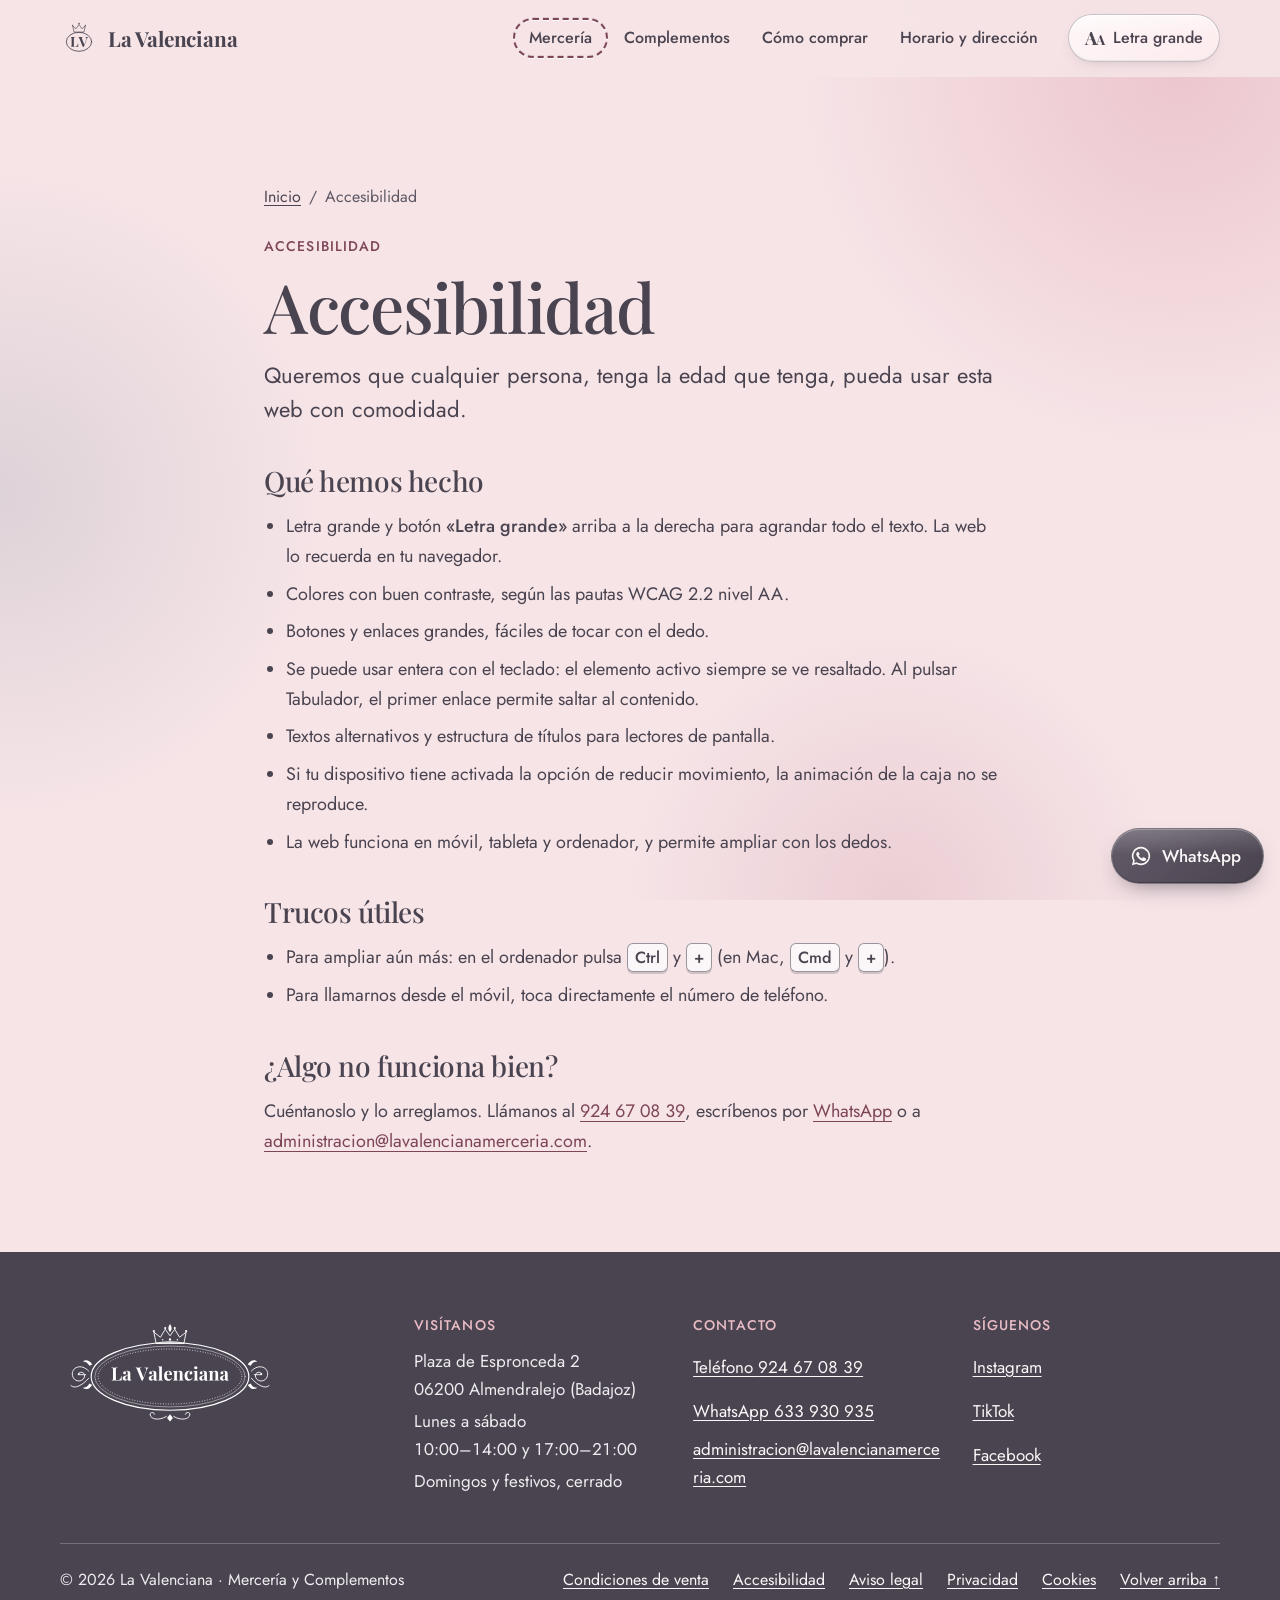
==== commit c93f0c38: "Pago con tarjeta (PayPal) con página de pedido, condiciones de venta, botones de Mercería cosidos y " ====
--- a/accesibilidad/index.html
+++ b/accesibilidad/index.html
@@ -23,7 +23,7 @@
 <header class="cabecera">
   <div class="envoltura">
     <a class="marca" href="../"><img src="../assets/img/marca/monograma.svg" alt="" width="38" height="38">La Valenciana<span class="vh">, ir al inicio</span></a>
-    <nav class="menu-principal" id="menu-principal" aria-label="Menú principal"><ul><li><a href="../merceria/">Mercería</a></li><li><a href="../complementos/">Complementos</a></li><li><a href="../#como-comprar">Cómo comprar</a></li><li><a href="../#visitanos">Horario y dirección</a></li><li class="menu-contacto"><a href="tel:+34924670839">Llamar al <span class="num">924 67 08 39</span></a><a href="https://wa.me/34633930935?text=Hola%2C%20La%20Valenciana">WhatsApp <span class="num">633 930 935</span></a></li></ul></nav>
+    <nav class="menu-principal" id="menu-principal" aria-label="Menú principal"><ul><li><a class="cosido" href="../merceria/">Mercería</a></li><li><a href="../complementos/">Complementos</a></li><li><a href="../#como-comprar">Cómo comprar</a></li><li><a href="../#visitanos">Horario y dirección</a></li><li class="menu-contacto"><a href="tel:+34924670839">Llamar al <span class="num">924 67 08 39</span></a><a href="https://wa.me/34633930935?text=Hola%2C%20La%20Valenciana">WhatsApp <span class="num">633 930 935</span></a></li></ul></nav>
     <button class="control boton-letra" type="button" aria-pressed="false"><span class="aa" aria-hidden="true">A<small>A</small></span><span class="letra-texto">Letra grande</span><span class="vh"> (letra más grande)</span></button>
     <button class="control boton-menu" type="button" aria-expanded="false" aria-controls="menu-principal"><span class="rayas" aria-hidden="true"></span><span class="txt">Menú</span></button>
   </div>
@@ -56,7 +56,7 @@
       <div><h2>Contacto</h2><ul><li><a href="tel:+34924670839">Teléfono&nbsp;<span class="num">924 67 08 39</span></a></li><li><a href="https://wa.me/34633930935?text=Hola%2C%20La%20Valenciana">WhatsApp&nbsp;<span class="num">633 930 935</span></a></li><li><a href="mailto:administracion@lavalencianamerceria.com">administracion@lavalencianamerceria.com</a></li></ul></div>
       <div><h2>Síguenos</h2><ul><li><a href="https://www.instagram.com/_lavalenciana">Instagram</a></li><li><a href="https://www.tiktok.com/@_lavalenciana_">TikTok</a></li><li><a href="https://www.facebook.com/mercerialavalenciana/">Facebook</a></li></ul></div>
     </div>
-    <div class="legal"><span>© 2026 La Valenciana · Mercería y Complementos</span><ul><li><a href="../accesibilidad/">Accesibilidad</a></li><li><a href="../aviso-legal/">Aviso legal</a></li><li><a href="../privacidad/">Privacidad</a></li><li><a href="../cookies/">Cookies</a></li><li><a href="#contenido">Volver arriba ↑</a></li></ul></div>
+    <div class="legal"><span>© 2026 La Valenciana · Mercería y Complementos</span><ul><li><a href="../condiciones-de-venta/">Condiciones de venta</a></li><li><a href="../accesibilidad/">Accesibilidad</a></li><li><a href="../aviso-legal/">Aviso legal</a></li><li><a href="../privacidad/">Privacidad</a></li><li><a href="../cookies/">Cookies</a></li><li><a href="#contenido">Volver arriba ↑</a></li></ul></div>
   </div>
 </footer>
 <a class="wa-flotante" href="https://wa.me/34633930935?text=Hola%2C%20La%20Valenciana"><svg viewBox="0 0 24 24" aria-hidden="true" focusable="false"><path d="M12 2a10 10 0 0 0-8.6 15.1L2 22l5-1.3A10 10 0 1 0 12 2zm0 18.2a8.2 8.2 0 0 1-4.2-1.1l-.3-.2-3 .8.8-2.9-.2-.3A8.2 8.2 0 1 1 12 20.2zm4.5-6.1c-.2-.1-1.5-.7-1.7-.8s-.4-.1-.6.1-.7.8-.8 1-.3.2-.5.1a6.7 6.7 0 0 1-3.3-2.9c-.3-.4.3-.4.7-1.3.1-.2 0-.3 0-.4l-.8-1.8c-.2-.5-.4-.4-.6-.4h-.5a1 1 0 0 0-.7.3 3 3 0 0 0-.9 2.2 5.2 5.2 0 0 0 1.1 2.7 11.8 11.8 0 0 0 4.5 4c1.7.7 2.3.8 3.2.6a2.7 2.7 0 0 0 1.8-1.2 2.2 2.2 0 0 0 .2-1.3c-.1-.1-.3-.2-.5-.3z"/></svg><span>WhatsApp<span class="vh">: escríbenos</span></span></a>
@@ -67,17 +67,15 @@
   <div class="cesta-cuerpo">
     <p class="cesta-vacia">Tu cesta está vacía. Entra en <a href="../merceria/">Mercería</a> o en <a href="../complementos/">Complementos</a> y pulsa «Añadir a la cesta».</p>
     <ul class="cesta-lista"></ul>
-    <div class="cesta-total"><span>Total orientativo</span><strong class="num cesta-importe">0,00 €</strong></div>
+    <div class="cesta-total"><span>Total <span class="secundario">(IVA incluido)</span></span><strong class="num cesta-importe">0,00 €</strong></div>
     <form class="cesta-form">
-      <label for="cesta-nombre">Tu nombre <span class="secundario">(opcional)</span></label>
-      <input id="cesta-nombre" name="nombre" type="text" autocomplete="name">
       <label for="cesta-notas">Tallas, colores u otras indicaciones <span class="secundario">(opcional)</span></label>
       <textarea id="cesta-notas" name="notas" rows="3"></textarea>
     </form>
-    <p class="nota">Recoges y pagas el pedido en la tienda (Plaza de Espronceda 2). Te confirmamos disponibilidad y precio antes.</p>
+    <p class="nota">Pagas con tarjeta en la web y lo recoges en la tienda (Plaza de Espronceda 2), sin gastos de envío.</p>
     <div class="cesta-acciones">
-      <a class="boton lleno enviar-wa" href="#"><svg viewBox="0 0 24 24" aria-hidden="true" focusable="false"><path d="M12 2a10 10 0 0 0-8.6 15.1L2 22l5-1.3A10 10 0 1 0 12 2zm0 18.2a8.2 8.2 0 0 1-4.2-1.1l-.3-.2-3 .8.8-2.9-.2-.3A8.2 8.2 0 1 1 12 20.2zm4.5-6.1c-.2-.1-1.5-.7-1.7-.8s-.4-.1-.6.1-.7.8-.8 1-.3.2-.5.1a6.7 6.7 0 0 1-3.3-2.9c-.3-.4.3-.4.7-1.3.1-.2 0-.3 0-.4l-.8-1.8c-.2-.5-.4-.4-.6-.4h-.5a1 1 0 0 0-.7.3 3 3 0 0 0-.9 2.2 5.2 5.2 0 0 0 1.1 2.7 11.8 11.8 0 0 0 4.5 4c1.7.7 2.3.8 3.2.6a2.7 2.7 0 0 0 1.8-1.2 2.2 2.2 0 0 0 .2-1.3c-.1-.1-.3-.2-.5-.3z"/></svg>Enviar pedido por WhatsApp</a>
-      <a class="boton enviar-correo" href="#">Enviar por correo</a>
+      <a class="boton lleno ir-pago" href="../pedido/"><svg viewBox="0 0 24 24" aria-hidden="true" focusable="false"><path d="M3 5h18a2 2 0 0 1 2 2v10a2 2 0 0 1-2 2H3a2 2 0 0 1-2-2V7a2 2 0 0 1 2-2zm0 4v8h18V9zm0-2h18V7H3zm2 6h6v2H5z"/></svg>Tramitar pedido y pagar</a>
+      <a class="boton enviar-wa" href="#"><svg viewBox="0 0 24 24" aria-hidden="true" focusable="false"><path d="M12 2a10 10 0 0 0-8.6 15.1L2 22l5-1.3A10 10 0 1 0 12 2zm0 18.2a8.2 8.2 0 0 1-4.2-1.1l-.3-.2-3 .8.8-2.9-.2-.3A8.2 8.2 0 1 1 12 20.2zm4.5-6.1c-.2-.1-1.5-.7-1.7-.8s-.4-.1-.6.1-.7.8-.8 1-.3.2-.5.1a6.7 6.7 0 0 1-3.3-2.9c-.3-.4.3-.4.7-1.3.1-.2 0-.3 0-.4l-.8-1.8c-.2-.5-.4-.4-.6-.4h-.5a1 1 0 0 0-.7.3 3 3 0 0 0-.9 2.2 5.2 5.2 0 0 0 1.1 2.7 11.8 11.8 0 0 0 4.5 4c1.7.7 2.3.8 3.2.6a2.7 2.7 0 0 0 1.8-1.2 2.2 2.2 0 0 0 .2-1.3c-.1-.1-.3-.2-.5-.3z"/></svg>Prefiero pedir por WhatsApp</a>
       <button class="enlace-boton vaciar" type="button">Vaciar la cesta</button>
     </div>
   </div>
--- a/assets/css/estilos.css
+++ b/assets/css/estilos.css
@@ -384,3 +384,104 @@
 .cesta:not(.vacia) .cesta-vacia{display:none}
 @media (forced-colors:active){.cesta-flotante,.cesta{border:2px solid CanvasText}}
 @media print{.cesta-flotante,.aviso-cesta{display:none!important}}
+
+/* =========================================================
+   Mercería «cosida»: los botones relacionados con Mercería llevan una
+   costura por fuera, como si estuvieran cosidos al fondo.
+   Hilo malva oscuro (6:1 sobre el rosa) con un brillo claro que lo separa
+   del botón y del fondo.
+   ========================================================= */
+.cosido,.seccion-merceria .boton,.seccion-merceria .indice a,.menu-principal a.cosido{position:relative}
+.cosido::after,.seccion-merceria .boton::after,.seccion-merceria .indice a::after{
+  content:"";position:absolute;inset:-7px;border-radius:inherit;pointer-events:none;z-index:1;
+  border:2.5px dashed var(--malva-texto);
+  filter:drop-shadow(0 1px 0 rgba(255,255,255,.95)) drop-shadow(0 -1px 0 rgba(74,68,80,.15))}
+/* «pespunte» interior: el botón parece hundido en la tela */
+.cosido,.seccion-merceria .boton,.seccion-merceria .indice a{box-shadow:var(--vidrio-luz),0 0 0 3px rgba(255,255,255,.55),0 8px 18px -10px rgba(74,68,80,.45)}
+.boton.lleno.cosido,.seccion-merceria .boton.lleno{box-shadow:inset 0 1px 0 rgba(255,255,255,.28),0 0 0 3px rgba(255,255,255,.6),0 10px 24px -12px rgba(46,40,52,.65)}
+.puerta.cosido::after,.cambio.cosido::after,.tarjeta.cosido::after{inset:-9px;border-radius:calc(var(--r) + 9px)}
+.menu-principal a.cosido::after{inset:4px -2px}
+.ayuda .boton::after{border-color:var(--rosa);filter:drop-shadow(0 1px 0 rgba(0,0,0,.4))}
+/* aire para que las costuras no se toquen */
+.botones:has(.cosido),.seccion-merceria .botones{gap:22px}
+.seccion-merceria .indice ul{gap:20px;padding:16px 10px}
+.puerta.cosido .sub{gap:var(--e3)}
+.seccion-merceria .producto{padding:var(--e4) var(--e4) var(--e5)}
+@media (prefers-reduced-transparency:reduce){.cosido::after,.seccion-merceria .boton::after,.seccion-merceria .indice a::after{filter:none}}
+@media (forced-colors:active){.cosido::after,.seccion-merceria .boton::after,.seccion-merceria .indice a::after{border-color:CanvasText;filter:none}}
+
+/* Avisos de compra */
+.aviso-compra{display:flex;gap:var(--e3);align-items:flex-start}
+.aviso-compra svg,.pago-info svg{width:22px;height:22px;flex:none;fill:var(--malva-texto);margin-top:3px}
+
+/* =========================================================
+   Página de pedido y pago
+   ========================================================= */
+.pedido-pagina{display:grid;gap:var(--e6);padding-block:var(--e5) var(--seccion)}
+.pedido-cabeza{display:grid;gap:var(--e3)}
+.pedido-cabeza h1{font-size:clamp(2.4rem,6vw,4rem)}
+.progreso{list-style:none;margin:var(--e2) 0 0;padding:0;display:flex;flex-wrap:wrap;gap:var(--e2)}
+.progreso li{max-width:none;display:flex;align-items:center;gap:8px;padding:8px 16px;border-radius:var(--r-pill);font-size:1rem;color:var(--grafito-suave);background:var(--vidrio);border:1px solid var(--borde)}
+.progreso li.hecho::before{content:"✓";font-weight:500;color:var(--malva-texto)}
+.progreso li[aria-current]{background:var(--grafito);color:var(--crema);border-color:var(--grafito);font-weight:500}
+.aviso-prueba{padding:var(--e4) var(--e5);border-radius:var(--r);background:#FFF4D6;border:1.5px solid #B08A2E;color:#4A3B12}
+.pedido-rejilla{display:grid;grid-template-columns:minmax(0,7fr) minmax(0,5fr);gap:clamp(24px,4vw,56px);align-items:start}
+.pedido-rejilla[hidden],.pedido-vacio[hidden],.pedido-ok[hidden]{display:none}
+@media (max-width:900px){.pedido-rejilla{grid-template-columns:1fr}.pedido-resumen{order:-1}}
+.pedido-form{display:grid;gap:var(--e5)}
+.pedido-form fieldset{margin:0;padding:clamp(20px,3vw,32px);border-radius:var(--r);border:1px solid var(--vidrio-borde);background:var(--vidrio);box-shadow:var(--vidrio-luz),0 24px 48px -32px rgba(74,68,80,.45);-webkit-backdrop-filter:var(--vidrio-filtro);backdrop-filter:var(--vidrio-filtro);display:grid;gap:var(--e4);min-width:0}
+.pedido-form legend{float:left;width:100%;display:flex;align-items:center;gap:var(--e3);font:500 clamp(1.5rem,3vw,1.875rem)/1.2 var(--fuente-display);padding:0;margin-bottom:var(--e1)}
+.pedido-form legend+*{clear:both}
+.paso-num{display:grid;place-items:center;width:40px;height:40px;border-radius:50%;background:var(--grafito);color:var(--crema);font:500 1.125rem/1 var(--fuente-texto);flex:none}
+.campo{display:grid;gap:6px}
+.campo label{font-weight:500}
+.campo input[type=text],.campo input[type=email],.campo input[type=tel],.campo textarea{font:400 1.125rem/1.4 var(--fuente-texto);color:var(--grafito);width:100%;min-height:52px;padding:12px 16px;border-radius:var(--r-s);border:1.5px solid var(--borde-fuerte);background:rgba(255,255,255,.85)}
+.campo input:hover,.campo textarea:hover{border-color:var(--grafito)}
+.campo [aria-invalid="true"]{border-color:#A3263A;box-shadow:0 0 0 1px #A3263A}
+.ayuda-campo{font-size:1rem;color:var(--grafito-suave)}
+.error{font-size:1rem;font-weight:500;color:#A3263A}
+.error:empty{display:none}
+.error::before{content:"⚠ "}
+.campo-check{grid-template-columns:auto minmax(0,1fr);align-items:start;gap:var(--e3)}
+.campo-check input{width:28px;height:28px;margin:2px 0 0;accent-color:var(--grafito);cursor:pointer}
+.campo-check label{font-weight:400}
+.campo-check .error{grid-column:1 / -1}
+.resumen-errores{padding:var(--e4) var(--e5);border-radius:var(--r);border:2px solid #A3263A;background:#FDF1F2}
+.resumen-errores h2{font-size:1.5rem;margin-bottom:var(--e2)}
+.resumen-errores ul{margin:0;padding-left:1.2em;display:grid;gap:4px}
+.resumen-errores a{color:#A3263A;font-weight:500}
+.opcion-entrega{display:grid;grid-template-columns:auto minmax(0,1fr);gap:var(--e3);padding:var(--e4);border-radius:var(--r);border:2px solid var(--grafito);background:rgba(255,255,255,.7)}
+.marca-ok{display:grid;place-items:center;width:32px;height:32px;border-radius:50%;background:var(--grafito);color:var(--crema);font-weight:500}
+.pago-info{display:flex;gap:var(--e3);align-items:flex-start}
+.pago-estado:empty{display:none}
+.pago-estado{padding:var(--e3) var(--e4);border-radius:var(--r-s);background:var(--crema);border:1px solid var(--borde);font-weight:500}
+.pago-estado.mal{background:#FDF1F2;border-color:#A3263A;color:#7A1C2B}
+.pago-botones{min-height:56px;max-width:100%;position:relative;z-index:0}
+.pago-alternativa{display:grid;gap:var(--e3);padding-top:var(--e3);border-top:1px solid var(--borde)}
+.pago-alternativa[hidden]{display:none}
+.pedido-resumen{position:sticky;top:96px}
+@media (max-width:900px){.pedido-resumen{position:static}}
+.resumen-caja{display:grid;gap:var(--e4);padding:clamp(20px,3vw,32px);border-radius:var(--r);border:1px solid var(--vidrio-borde);background:var(--vidrio);box-shadow:var(--vidrio-luz),0 24px 48px -32px rgba(74,68,80,.45);-webkit-backdrop-filter:var(--vidrio-filtro);backdrop-filter:var(--vidrio-filtro)}
+.resumen-caja h2{font-size:1.875rem}
+.resumen-lista{list-style:none;margin:0;padding:0;display:grid;gap:var(--e3)}
+.resumen-lista li{max-width:none;display:grid;grid-template-columns:auto minmax(0,1fr) auto;gap:var(--e3);align-items:baseline;padding-bottom:var(--e3);border-bottom:1px solid var(--borde)}
+.r-cant{color:var(--grafito-suave);font-weight:500}
+.r-nombre{display:grid}
+.r-nombre small{font-size:.95rem;color:var(--grafito-suave)}
+.r-precio{font-weight:500}
+.resumen-totales{margin:0;display:grid;gap:var(--e2)}
+.resumen-totales div{display:flex;justify-content:space-between;gap:var(--e3)}
+.resumen-totales dd{margin:0}
+.resumen-totales .total{padding-top:var(--e3);border-top:1.5px solid var(--grafito);font-size:1.125rem;align-items:baseline}
+.resumen-totales .total dd{font:500 1.875rem/1 var(--fuente-display)}
+.editar-cesta{justify-self:start}
+.pedido-vacio{display:grid;gap:var(--e5)}
+.pedido-ok{display:grid;gap:var(--e4);justify-items:start;padding:clamp(28px,5vw,56px);border-radius:var(--r);background:var(--vidrio);border:1px solid var(--vidrio-borde);box-shadow:var(--vidrio-luz),var(--sombra-alta);max-width:48rem}
+.ok-sello{display:grid;place-items:center;width:72px;height:72px;border-radius:50%;background:#3F7A5A;color:#fff;font-size:2.25rem;box-shadow:0 0 0 8px color-mix(in srgb,#3F7A5A 18%,transparent)}
+.ok-lista{width:100%}
+.ok-total{font:500 1.5rem/1.2 var(--fuente-display)}
+.pagina-pedido .wa-flotante{display:none}
+.pagina-pedido .cesta-flotante{bottom:calc(16px + env(safe-area-inset-bottom,0px))}
+.menu-principal a.cosido{box-shadow:none}
+.producto .boton.en-cesta::before{opacity:.28}
+.producto .boton.en-cesta:hover{background:linear-gradient(135deg, rgba(156,90,108,.95), rgba(126,69,86,.96));color:var(--blanco)}
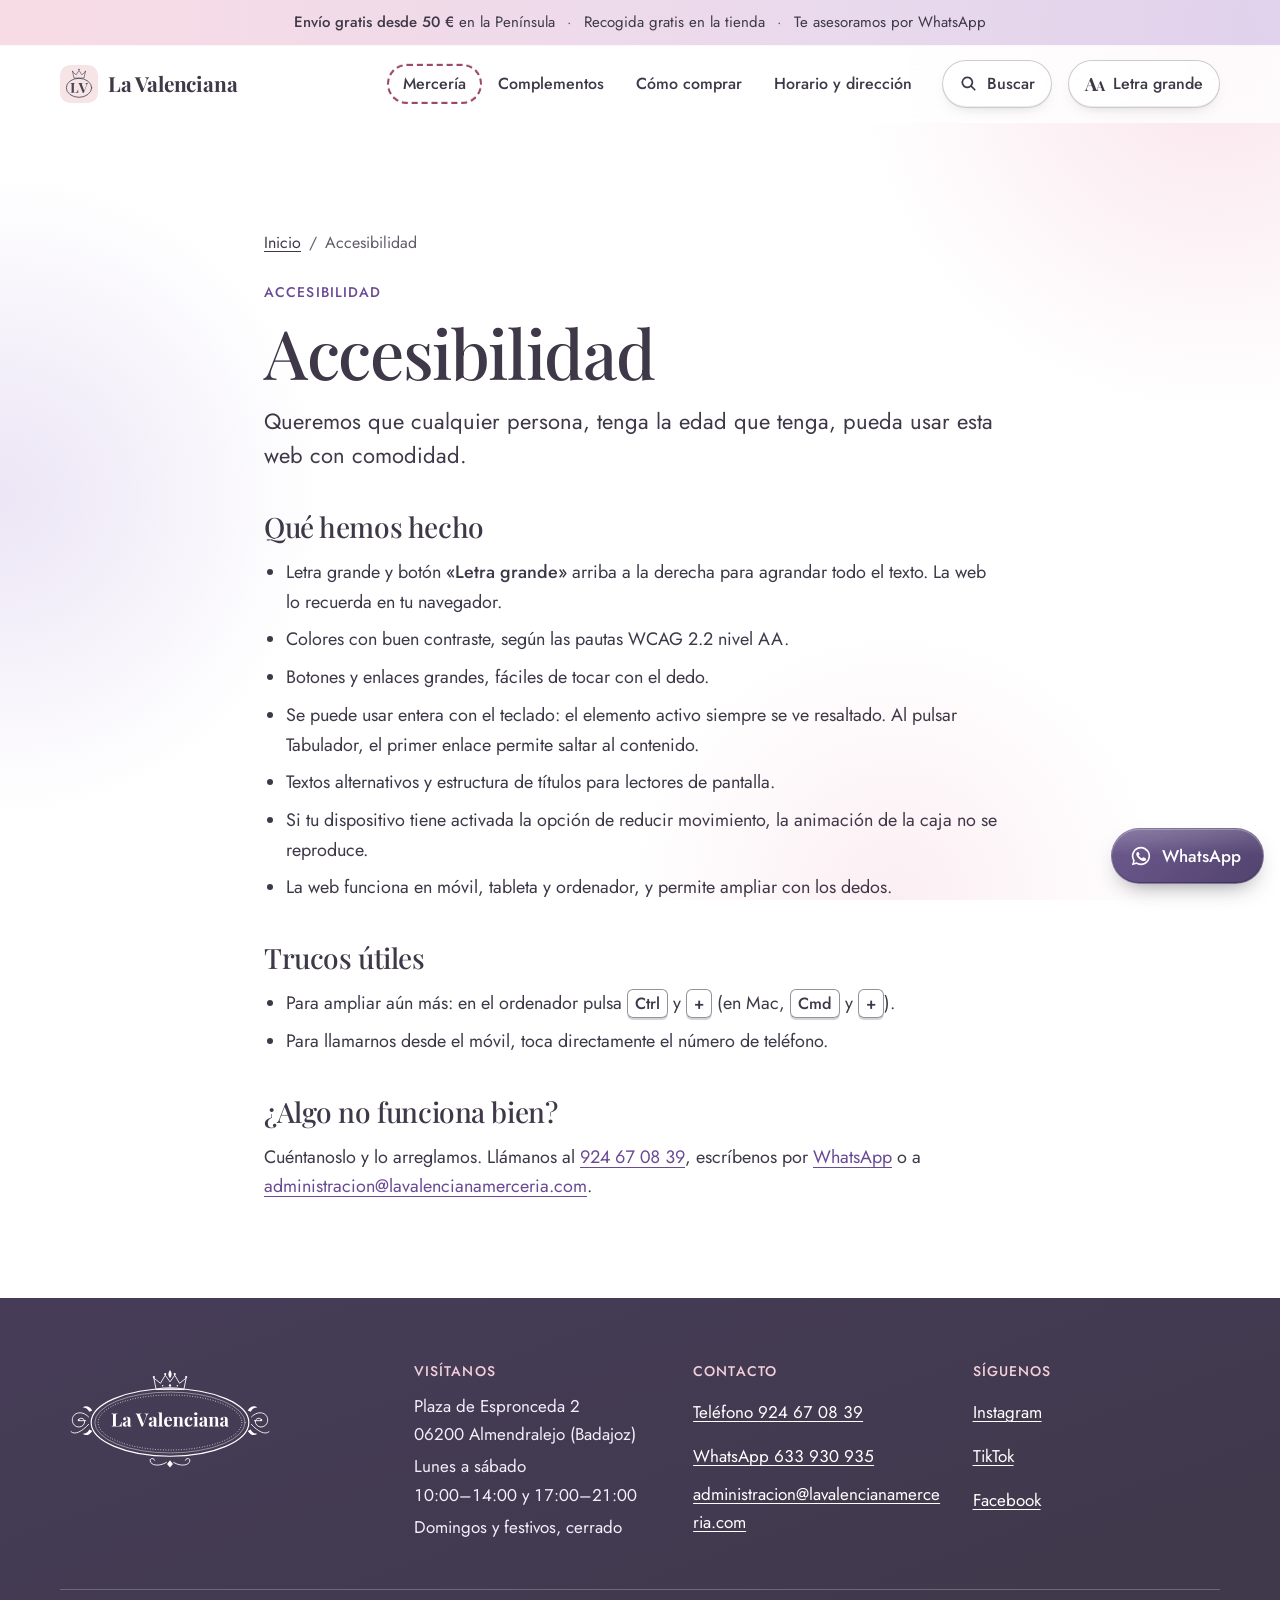
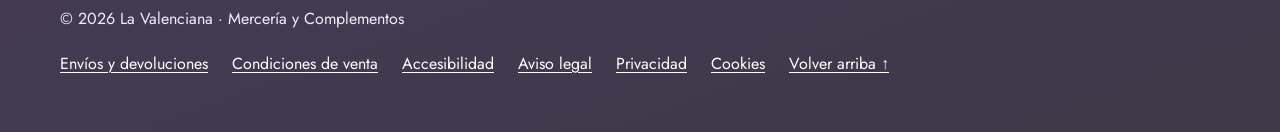
==== commit 5ff88200: "Paleta blanca con rosa y morado pastel, envío gratis desde 50 €, Bizum, cobro tras comprobar stock, " ====
--- a/accesibilidad/index.html
+++ b/accesibilidad/index.html
@@ -14,16 +14,19 @@
 <link rel="preload" href="../assets/fonts/PlayfairDisplay.woff2" as="font" type="font/woff2" crossorigin>
 <link rel="preload" href="../assets/fonts/Jost.woff2" as="font" type="font/woff2" crossorigin>
 <script>try{if(localStorage.getItem('lv-letra')==='1')document.documentElement.classList.add('letra-grande')}catch(e){}</script>
+<script src="../assets/js/catalogo.js" defer></script>
 <link rel="stylesheet" href="../assets/fonts/fuentes.css">
 <link rel="stylesheet" href="../assets/css/tokens.css">
 <link rel="stylesheet" href="../assets/css/estilos.css">
 </head>
 <body>
 <a class="salto" href="#contenido">Saltar al contenido</a>
+<p class="barra-envio"><span><strong>Envío gratis desde 50 €</strong> en la Península</span><span class="sep" aria-hidden="true">·</span><span>Recogida gratis en la tienda</span><span class="sep" aria-hidden="true">·</span><span>Te asesoramos por WhatsApp</span></p>
 <header class="cabecera">
   <div class="envoltura">
-    <a class="marca" href="../"><img src="../assets/img/marca/monograma.svg" alt="" width="38" height="38">La Valenciana<span class="vh">, ir al inicio</span></a>
+    <a class="marca" href="../"><img src="../assets/img/marca/monograma.svg" alt="" width="38" height="38"><span class="marca-texto">La Valenciana</span><span class="vh">, ir al inicio</span></a>
     <nav class="menu-principal" id="menu-principal" aria-label="Menú principal"><ul><li><a class="cosido" href="../merceria/">Mercería</a></li><li><a href="../complementos/">Complementos</a></li><li><a href="../#como-comprar">Cómo comprar</a></li><li><a href="../#visitanos">Horario y dirección</a></li><li class="menu-contacto"><a href="tel:+34924670839">Llamar al <span class="num">924 67 08 39</span></a><a href="https://wa.me/34633930935?text=Hola%2C%20La%20Valenciana">WhatsApp <span class="num">633 930 935</span></a></li></ul></nav>
+    <button class="control boton-buscar" type="button" aria-haspopup="dialog" aria-controls="buscador"><svg viewBox="0 0 24 24" aria-hidden="true" focusable="false"><path d="M10 3a7 7 0 0 1 5.6 11.2l4.6 4.6-1.4 1.4-4.6-4.6A7 7 0 1 1 10 3zm0 2a5 5 0 1 0 0 10 5 5 0 0 0 0-10z"/></svg><span class="buscar-texto">Buscar</span></button>
     <button class="control boton-letra" type="button" aria-pressed="false"><span class="aa" aria-hidden="true">A<small>A</small></span><span class="letra-texto">Letra grande</span><span class="vh"> (letra más grande)</span></button>
     <button class="control boton-menu" type="button" aria-expanded="false" aria-controls="menu-principal"><span class="rayas" aria-hidden="true"></span><span class="txt">Menú</span></button>
   </div>
@@ -56,23 +59,33 @@
       <div><h2>Contacto</h2><ul><li><a href="tel:+34924670839">Teléfono&nbsp;<span class="num">924 67 08 39</span></a></li><li><a href="https://wa.me/34633930935?text=Hola%2C%20La%20Valenciana">WhatsApp&nbsp;<span class="num">633 930 935</span></a></li><li><a href="mailto:administracion@lavalencianamerceria.com">administracion@lavalencianamerceria.com</a></li></ul></div>
       <div><h2>Síguenos</h2><ul><li><a href="https://www.instagram.com/_lavalenciana">Instagram</a></li><li><a href="https://www.tiktok.com/@_lavalenciana_">TikTok</a></li><li><a href="https://www.facebook.com/mercerialavalenciana/">Facebook</a></li></ul></div>
     </div>
-    <div class="legal"><span>© 2026 La Valenciana · Mercería y Complementos</span><ul><li><a href="../condiciones-de-venta/">Condiciones de venta</a></li><li><a href="../accesibilidad/">Accesibilidad</a></li><li><a href="../aviso-legal/">Aviso legal</a></li><li><a href="../privacidad/">Privacidad</a></li><li><a href="../cookies/">Cookies</a></li><li><a href="#contenido">Volver arriba ↑</a></li></ul></div>
+    <div class="legal"><span>© 2026 La Valenciana · Mercería y Complementos</span><ul><li><a href="../envios-y-devoluciones/">Envíos y devoluciones</a></li><li><a href="../condiciones-de-venta/">Condiciones de venta</a></li><li><a href="../accesibilidad/">Accesibilidad</a></li><li><a href="../aviso-legal/">Aviso legal</a></li><li><a href="../privacidad/">Privacidad</a></li><li><a href="../cookies/">Cookies</a></li><li><a href="#contenido">Volver arriba ↑</a></li></ul></div>
   </div>
 </footer>
 <a class="wa-flotante" href="https://wa.me/34633930935?text=Hola%2C%20La%20Valenciana"><svg viewBox="0 0 24 24" aria-hidden="true" focusable="false"><path d="M12 2a10 10 0 0 0-8.6 15.1L2 22l5-1.3A10 10 0 1 0 12 2zm0 18.2a8.2 8.2 0 0 1-4.2-1.1l-.3-.2-3 .8.8-2.9-.2-.3A8.2 8.2 0 1 1 12 20.2zm4.5-6.1c-.2-.1-1.5-.7-1.7-.8s-.4-.1-.6.1-.7.8-.8 1-.3.2-.5.1a6.7 6.7 0 0 1-3.3-2.9c-.3-.4.3-.4.7-1.3.1-.2 0-.3 0-.4l-.8-1.8c-.2-.5-.4-.4-.6-.4h-.5a1 1 0 0 0-.7.3 3 3 0 0 0-.9 2.2 5.2 5.2 0 0 0 1.1 2.7 11.8 11.8 0 0 0 4.5 4c1.7.7 2.3.8 3.2.6a2.7 2.7 0 0 0 1.8-1.2 2.2 2.2 0 0 0 .2-1.3c-.1-.1-.3-.2-.5-.3z"/></svg><span>WhatsApp<span class="vh">: escríbenos</span></span></a>
 <button class="cesta-flotante" type="button" hidden aria-haspopup="dialog" aria-controls="cesta"><svg viewBox="0 0 24 24" aria-hidden="true" focusable="false"><path d="M7 7V6a5 5 0 0 1 10 0v1h3a1 1 0 0 1 1 1.1l-1.2 12A2 2 0 0 1 17.8 22H6.2a2 2 0 0 1-2-1.9L3 8.1A1 1 0 0 1 4 7zm2 0h6V6a3 3 0 0 0-6 0zm-1 4a1 1 0 1 0 0-2 1 1 0 0 0 0 2zm8 0a1 1 0 1 0 0-2 1 1 0 0 0 0 2z"/></svg><span>Cesta</span><span class="contador num" aria-hidden="true">0</span><span class="vh cesta-resumen"></span></button>
 <p class="aviso-cesta" role="status" aria-live="polite"></p>
+<dialog class="buscador" id="buscador" aria-labelledby="titulo-buscador" data-base="../">
+  <div class="buscador-cabeza"><h2 id="titulo-buscador">Buscar en la tienda</h2><button class="control cerrar-buscador" type="button">Cerrar<span class="vh"> el buscador</span> <span aria-hidden="true">✕</span></button></div>
+  <div class="buscador-cuerpo">
+    <label for="buscador-q">¿Qué buscas?</label>
+    <input id="buscador-q" type="search" autocomplete="off" placeholder="Por ejemplo: cremallera, lana, panty…" aria-describedby="buscador-estado">
+    <p id="buscador-estado" class="secundario" role="status" aria-live="polite">Escribe al menos 2 letras.</p>
+    <ul class="buscador-resultados"></ul>
+  </div>
+</dialog>
 <dialog class="cesta" id="cesta" aria-labelledby="titulo-cesta" data-wa="34633930935" data-correo-m="pedidos@lavalencianamerceria.com" data-correo-c="pedidos@lavalencianacomplementos.com">
   <div class="cesta-cabeza"><h2 id="titulo-cesta">Tu cesta</h2><button class="control cerrar-cesta" type="button">Cerrar<span class="vh"> la cesta</span> <span aria-hidden="true">✕</span></button></div>
   <div class="cesta-cuerpo">
     <p class="cesta-vacia">Tu cesta está vacía. Entra en <a href="../merceria/">Mercería</a> o en <a href="../complementos/">Complementos</a> y pulsa «Añadir a la cesta».</p>
     <ul class="cesta-lista"></ul>
+    <p class="cesta-envio" data-gratis="50"></p>
     <div class="cesta-total"><span>Total <span class="secundario">(IVA incluido)</span></span><strong class="num cesta-importe">0,00 €</strong></div>
     <form class="cesta-form">
       <label for="cesta-notas">Tallas, colores u otras indicaciones <span class="secundario">(opcional)</span></label>
       <textarea id="cesta-notas" name="notas" rows="3"></textarea>
     </form>
-    <p class="nota">Pagas con tarjeta en la web y lo recoges en la tienda (Plaza de Espronceda 2), sin gastos de envío.</p>
+    <p class="nota">Recogida gratis en la tienda (Plaza de Espronceda 2) o envío a domicilio (4,95 €, gratis desde 50 €). Paga con tarjeta, PayPal o Bizum.</p>
     <div class="cesta-acciones">
       <a class="boton lleno ir-pago" href="../pedido/"><svg viewBox="0 0 24 24" aria-hidden="true" focusable="false"><path d="M3 5h18a2 2 0 0 1 2 2v10a2 2 0 0 1-2 2H3a2 2 0 0 1-2-2V7a2 2 0 0 1 2-2zm0 4v8h18V9zm0-2h18V7H3zm2 6h6v2H5z"/></svg>Tramitar pedido y pagar</a>
       <a class="boton enviar-wa" href="#"><svg viewBox="0 0 24 24" aria-hidden="true" focusable="false"><path d="M12 2a10 10 0 0 0-8.6 15.1L2 22l5-1.3A10 10 0 1 0 12 2zm0 18.2a8.2 8.2 0 0 1-4.2-1.1l-.3-.2-3 .8.8-2.9-.2-.3A8.2 8.2 0 1 1 12 20.2zm4.5-6.1c-.2-.1-1.5-.7-1.7-.8s-.4-.1-.6.1-.7.8-.8 1-.3.2-.5.1a6.7 6.7 0 0 1-3.3-2.9c-.3-.4.3-.4.7-1.3.1-.2 0-.3 0-.4l-.8-1.8c-.2-.5-.4-.4-.6-.4h-.5a1 1 0 0 0-.7.3 3 3 0 0 0-.9 2.2 5.2 5.2 0 0 0 1.1 2.7 11.8 11.8 0 0 0 4.5 4c1.7.7 2.3.8 3.2.6a2.7 2.7 0 0 0 1.8-1.2 2.2 2.2 0 0 0 .2-1.3c-.1-.1-.3-.2-.5-.3z"/></svg>Prefiero pedir por WhatsApp</a>
--- a/assets/css/tokens.css
+++ b/assets/css/tokens.css
@@ -1,22 +1,28 @@
-/* La Valenciana · tokens de marca (paso 3, revisados para accesibilidad) */
+/* La Valenciana · tokens de marca. Paleta 2026-11-11: blanco principal; rosa pastel y morado pastel secundarios.
+   Los nombres de variable se mantienen para no tocar todo el CSS: rosa-polvo = rosa muy claro, perla = lavanda clara,
+   niebla = morado pastel, malva = morado medio, malva-texto = morado oscuro (textos), crema = blanco. */
 :root {
-  /* Paleta de marca (sin cambios) */
-  --rosa-polvo: #F6E4E7;   /* fondo principal y bandas */
-  --rosa: #E9BCC6;         /* tarjetas de Mercería */
-  --rosa-antiguo: #C98C9C; /* detalles decorativos (nunca texto) */
-  --malva: #9C5A6C;        /* acento: rellenos y textos grandes */
-  --perla: #EEECEF;        /* fondo alterno, tarjetas de Complementos */
-  --niebla: #C9C4CC;       /* líneas decorativas */
-  --grafito: #4A4450;      /* texto principal */
+  /* Paleta de marca */
+  --rosa-polvo: #FDF1F5;   /* rosa muy claro: bandas */
+  --rosa: #F5D0DC;         /* tarjetas de Mercería */
+  --rosa-antiguo: #E2A3B9; /* detalles decorativos (nunca texto) */
+  --malva: #8B6AB5;        /* morado pastel medio: acentos */
+  --perla: #F3EEFA;        /* lavanda clara: Complementos */
+  --niebla: #D8CBEC;       /* morado pastel */
+  --grafito: #3E3848;      /* texto principal */
   --kraft: #C8A27A;        /* solo la caja del hero */
 
   /* Derivados para accesibilidad (mismos tonos, más contraste) */
-  --malva-texto: #7E4556;  /* enlaces y textos pequeños: 6:1 sobre rosa polvo */
-  --grafito-suave: #5E5864;/* texto secundario: 5,6:1 sobre rosa polvo */
-  --crema: #FBF7F8;        /* sustituye al blanco puro en fondos */
+  --malva-texto: #6B4A94;  /* enlaces y textos pequeños: 6,9:1 sobre blanco */
+  --grafito-suave: #625B6C;/* texto secundario: 5,6,9:1 sobre blanco */
+  --crema: #FFFFFF;        /* blanco */
   --blanco: #FFFFFF;       /* solo texto sobre fondos oscuros */
   --borde: color-mix(in srgb, var(--grafito) 22%, transparent);
   --borde-fuerte: color-mix(in srgb, var(--grafito) 55%, transparent);
+
+  --fondo: #FFFFFF;        /* fondo principal */
+  --rosa-texto: #A0466A;   /* costuras y detalles rosas (5,9:1 sobre blanco) */
+  --morado-oscuro: #524070;/* rellenos de botones (9:1 con texto blanco) */
 
   /* Tipografía */
   --fuente-display: "Playfair Display", Georgia, "Times New Roman", serif; /* titulares, 500/700 */
--- a/assets/css/estilos.css
+++ b/assets/css/estilos.css
@@ -5,7 +5,7 @@
 html{font-size:100%;scroll-behavior:smooth;-webkit-text-size-adjust:100%;scroll-padding-top:96px}
 html.letra-grande{font-size:118.75%}
 @media (prefers-reduced-motion:reduce){html{scroll-behavior:auto}*,*::before,*::after{transition:none!important;animation:none!important}}
-body{margin:0;background:var(--rosa-polvo);color:var(--grafito);font:400 1.125rem/1.65 var(--fuente-texto);-webkit-font-smoothing:antialiased;text-rendering:optimizeLegibility}
+body{margin:0;background:var(--fondo);color:var(--grafito);font:400 1.125rem/1.65 var(--fuente-texto);-webkit-font-smoothing:antialiased;text-rendering:optimizeLegibility}
 img,svg{max-width:100%;display:block}
 a{color:var(--malva-texto);text-decoration-thickness:1px;text-underline-offset:.2em}
 a:hover{text-decoration-thickness:2px}
@@ -32,7 +32,7 @@
 .secundario{color:var(--grafito-suave)}
 
 /* ---------- Cabecera ---------- */
-.cabecera{position:sticky;top:0;z-index:40;background:color-mix(in srgb, var(--rosa-polvo) 92%, transparent);backdrop-filter:blur(12px);-webkit-backdrop-filter:blur(12px);border-bottom:1px solid transparent;transition:border-color .3s ease}
+.cabecera{position:sticky;top:0;z-index:40;background:color-mix(in srgb, var(--fondo) 78%, transparent);backdrop-filter:blur(12px);-webkit-backdrop-filter:blur(12px);border-bottom:1px solid transparent;transition:border-color .3s ease}
 .cabecera.con-borde{border-bottom-color:var(--borde)}
 .cabecera .envoltura{display:flex;align-items:center;gap:var(--e4);min-height:76px;padding-top:env(safe-area-inset-top,0px)}
 .marca{white-space:nowrap;display:flex;align-items:center;gap:10px;min-height:var(--toque);text-decoration:none;color:var(--grafito);font:700 1.3rem/1 var(--fuente-display);letter-spacing:-.01em;margin-right:auto}
@@ -58,7 +58,7 @@
 }
 @media (max-width:820px){
   .boton-menu{display:inline-flex}
-  .menu-principal{position:absolute;left:0;right:0;top:100%;background:var(--rosa-polvo);border-bottom:1px solid var(--borde);box-shadow:var(--sombra-alta);display:none;max-height:calc(100svh - 76px);overflow-y:auto}
+  .menu-principal{position:absolute;left:0;right:0;top:100%;background:var(--rosa-polvo);border-bottom:1px solid var(--borde);box-shadow:var(--sombra-alta);display:none;max-height:calc(100svh - 76px);overflow-y:auto;background:var(--fondo)}
   .menu-principal.abierto{display:block}
   .menu-principal ul{flex-direction:column;gap:0;padding:var(--e2) max(20px, env(safe-area-inset-left,0px)) var(--e5)}
   .menu-principal li+li{border-top:1px solid var(--borde)}
@@ -106,7 +106,7 @@
 .estado.cerrado .punto{background:var(--malva)}
 
 /* ---------- Franja de datos rápidos ---------- */
-.franja{background:var(--grafito);color:var(--crema)}
+.franja{background:linear-gradient(120deg,#463C58,#3E3848);color:var(--crema)}
 .franja ul{list-style:none;margin:0;padding:0;display:grid;grid-template-columns:1.2fr 1fr 1fr 1fr}
 .franja li{max-width:none;padding:var(--e5) var(--e5) var(--e5) 0;display:grid;gap:2px;border-right:1px solid color-mix(in srgb, var(--crema) 18%, transparent)}
 .franja li+li{padding-left:var(--e5)}
@@ -194,8 +194,8 @@
 .portada-seccion{padding-block:var(--e5) clamp(48px,7vw,88px)}
 .portada-seccion .dos{align-items:end}
 .portada-seccion h1{font-size:clamp(3rem,8vw,5.5rem)}
-.seccion-merceria{background:var(--rosa-polvo)}
-.seccion-complementos{background:var(--perla)}
+.seccion-merceria{background:var(--fondo)}
+.seccion-complementos{background:var(--fondo)}
 .indice{position:sticky;top:76px;z-index:20;background:inherit;border-block:1px solid var(--borde)}
 .indice .envoltura{display:flex;align-items:center;gap:var(--e3)}
 .indice .rotulo{flex:none;font-size:1rem;color:var(--grafito-suave)}
@@ -231,7 +231,7 @@
 .final-seccion{display:grid;gap:var(--e5);padding-bottom:var(--seccion)}
 
 /* ---------- Pie ---------- */
-.pie{background:var(--grafito);color:var(--perla);padding-block:var(--e8) calc(48px + env(safe-area-inset-bottom,0px));font-size:1.0625rem}
+.pie{background:linear-gradient(160deg,#463C58,#3E3848);color:var(--perla);padding-block:var(--e8) calc(48px + env(safe-area-inset-bottom,0px));font-size:1.0625rem}
 .pie a{color:var(--crema);display:inline-flex;align-items:center;min-height:40px}
 .pie .rejilla{display:grid;grid-template-columns:minmax(0,1.3fr) repeat(3,minmax(0,1fr));gap:var(--e6)}
 @media (max-width:900px){.pie .rejilla{grid-template-columns:repeat(2,minmax(0,1fr))}}
@@ -273,16 +273,16 @@
    ========================================================= */
 :root{
   --vidrio: linear-gradient(135deg, rgba(255,255,255,.66) 0%, rgba(255,255,255,.34) 100%);
-  --vidrio-oscuro: linear-gradient(135deg, rgba(86,79,93,.92) 0%, rgba(62,56,68,.94) 100%);
+  --vidrio-oscuro: linear-gradient(135deg, rgba(98,78,134,.93) 0%, rgba(72,56,102,.95) 100%);
   --vidrio-borde: rgba(255,255,255,.75);
   --vidrio-luz: inset 0 1px 0 rgba(255,255,255,.85), inset 0 -1px 0 rgba(74,68,80,.10), inset 0 0 0 1px rgba(255,255,255,.35);
   --vidrio-filtro: blur(16px) saturate(170%);
 }
 /* manchas de color suaves para que el cristal tenga algo que refractar */
-body{background-image:radial-gradient(42vmax 42vmax at 92% 8%, rgba(233,188,198,.75), transparent 70%),radial-gradient(36vmax 36vmax at 0% 55%, rgba(201,196,204,.55), transparent 70%),radial-gradient(30vmax 30vmax at 70% 100%, rgba(201,140,156,.25), transparent 70%);background-attachment:fixed}
-.bloque.perla,.seccion-complementos{background-image:radial-gradient(40vmax 30vmax at 90% 0%, rgba(233,188,198,.45), transparent 70%),radial-gradient(30vmax 30vmax at 0% 100%, rgba(201,196,204,.7), transparent 70%)}
-.bloque.crema{background-image:radial-gradient(40vmax 30vmax at 100% 100%, rgba(233,188,198,.35), transparent 70%)}
-.seccion-merceria{background-image:radial-gradient(40vmax 30vmax at 100% 0%, rgba(233,188,198,.7), transparent 70%),radial-gradient(30vmax 30vmax at 0% 60%, rgba(201,140,156,.18), transparent 70%)}
+body{background-image:radial-gradient(40vmax 40vmax at 95% 6%, rgba(245,208,220,.55), transparent 70%),radial-gradient(36vmax 36vmax at 0% 55%, rgba(216,203,236,.5), transparent 70%),radial-gradient(30vmax 30vmax at 70% 100%, rgba(245,208,220,.35), transparent 70%);background-attachment:fixed}
+.bloque.perla,.seccion-complementos{background-image:radial-gradient(40vmax 30vmax at 90% 0%, rgba(216,203,236,.55), transparent 70%),radial-gradient(30vmax 30vmax at 0% 100%, rgba(245,208,220,.4), transparent 70%)}
+.bloque.crema{background:var(--rosa-polvo);background-image:radial-gradient(40vmax 30vmax at 100% 100%, rgba(216,203,236,.45), transparent 70%)}
+.seccion-merceria{background-image:radial-gradient(40vmax 30vmax at 100% 0%, rgba(245,208,220,.6), transparent 70%),radial-gradient(30vmax 30vmax at 0% 60%, rgba(216,203,236,.35), transparent 70%)}
 
 .boton,.control,.estado,.indice a,.puerta .sub a,.producto,.puerta,.cambio,.subseccion ul.lista li{
   position:relative;isolation:isolate;}
@@ -296,13 +296,13 @@
 .boton:hover,.control:hover,.indice a:hover,.puerta .sub a:hover{background:linear-gradient(135deg, rgba(255,255,255,.88), rgba(255,255,255,.55));color:var(--grafito);border-color:rgba(74,68,80,.55);box-shadow:var(--vidrio-luz),0 10px 22px -12px rgba(74,68,80,.45)}
 .boton.lleno,.control[aria-pressed="true"],.indice a.activo,.wa-flotante,.cesta-flotante{background:var(--vidrio-oscuro);color:var(--crema);border:1px solid rgba(255,255,255,.22);box-shadow:inset 0 1px 0 rgba(255,255,255,.28),inset 0 -1px 0 rgba(0,0,0,.25),0 10px 24px -12px rgba(46,40,52,.65)}
 .boton.lleno::before,.wa-flotante::before,.cesta-flotante::before{opacity:.28}
-.boton.lleno:hover,.wa-flotante:hover,.cesta-flotante:hover{background:linear-gradient(135deg, rgba(156,90,108,.95), rgba(126,69,86,.96));color:var(--blanco);border-color:rgba(255,255,255,.3)}
+.boton.lleno:hover,.wa-flotante:hover,.cesta-flotante:hover{background:linear-gradient(135deg, rgba(139,106,181,.96), rgba(107,74,148,.97));color:var(--blanco);border-color:rgba(255,255,255,.3)}
 .puerta,.cambio,.producto{border:1px solid var(--vidrio-borde);box-shadow:var(--vidrio-luz),0 2px 4px rgba(74,68,80,.05),0 24px 48px -28px rgba(74,68,80,.45)}
-.puerta.m,.cambio.a-m{background:linear-gradient(135deg, rgba(233,188,198,.82), rgba(233,188,198,.55))}
-.puerta.c,.cambio.a-c{background:linear-gradient(135deg, rgba(238,236,239,.85), rgba(238,236,239,.55))}
+.puerta.m,.cambio.a-m{background:linear-gradient(135deg, rgba(245,208,220,.85), rgba(245,208,220,.5))}
+.puerta.c,.cambio.a-c{background:linear-gradient(135deg, rgba(216,203,236,.75), rgba(216,203,236,.42))}
 .tarjeta{border:1px solid var(--vidrio-borde)}
-.tarjeta.m{background:linear-gradient(135deg, rgba(240,200,209,.92), rgba(233,188,198,.78))}
-.tarjeta.c{background:linear-gradient(135deg, rgba(247,246,248,.94), rgba(238,236,239,.8))}
+.tarjeta.m{background:linear-gradient(135deg, rgba(249,222,231,.95), rgba(245,208,220,.85))}
+.tarjeta.c{background:linear-gradient(135deg, rgba(234,226,246,.95), rgba(216,203,236,.85))}
 .ayuda{box-shadow:inset 0 1px 0 rgba(255,255,255,.18),0 30px 60px -30px rgba(46,40,52,.6)}
 .ayuda .boton{background:linear-gradient(135deg, rgba(255,255,255,.18), rgba(255,255,255,.06));border-color:rgba(255,255,255,.5);color:var(--crema)}
 .ayuda .boton.lleno{background:linear-gradient(135deg, rgba(251,247,248,.96), rgba(238,236,239,.9));color:var(--grafito)}
@@ -394,7 +394,7 @@
 .cosido,.seccion-merceria .boton,.seccion-merceria .indice a,.menu-principal a.cosido{position:relative}
 .cosido::after,.seccion-merceria .boton::after,.seccion-merceria .indice a::after{
   content:"";position:absolute;inset:-7px;border-radius:inherit;pointer-events:none;z-index:1;
-  border:2.5px dashed var(--malva-texto);
+  border:2.5px dashed var(--rosa-texto);
   filter:drop-shadow(0 1px 0 rgba(255,255,255,.95)) drop-shadow(0 -1px 0 rgba(74,68,80,.15))}
 /* «pespunte» interior: el botón parece hundido en la tela */
 .cosido,.seccion-merceria .boton,.seccion-merceria .indice a{box-shadow:var(--vidrio-luz),0 0 0 3px rgba(255,255,255,.55),0 8px 18px -10px rgba(74,68,80,.45)}
@@ -484,4 +484,73 @@
 .pagina-pedido .cesta-flotante{bottom:calc(16px + env(safe-area-inset-bottom,0px))}
 .menu-principal a.cosido{box-shadow:none}
 .producto .boton.en-cesta::before{opacity:.28}
-.producto .boton.en-cesta:hover{background:linear-gradient(135deg, rgba(156,90,108,.95), rgba(126,69,86,.96));color:var(--blanco)}
+.producto .boton.en-cesta:hover{background:linear-gradient(135deg, rgba(139,106,181,.96), rgba(107,74,148,.97));color:var(--blanco)}
+
+/* =========================================================
+   2026-11-11 · Envíos, buscador, stock, opciones de entrega y pago
+   ========================================================= */
+.barra-envio{margin:0;display:flex;flex-wrap:wrap;justify-content:center;gap:4px 12px;padding:10px 20px;font-size:.9375rem;text-align:center;color:var(--grafito);
+  background:linear-gradient(90deg, rgba(245,208,220,.75), rgba(216,203,236,.75));border-bottom:1px solid rgba(255,255,255,.8)}
+.barra-envio .sep{color:var(--malva-texto)}
+@media (max-width:640px){.barra-envio span:not(:first-child){display:none}}
+.boton-buscar svg{width:20px;height:20px;fill:currentColor}
+@media (max-width:1100px){.buscar-texto{position:absolute!important;width:1px;height:1px;overflow:hidden;clip:rect(0 0 0 0);white-space:nowrap}}
+@media (max-width:900px){.menu-principal a{padding:0 10px}}
+/* Buscador */
+.buscador{width:min(94vw,40rem);max-height:min(86svh,44rem);margin:8vh auto auto;padding:0;border:1px solid var(--vidrio-borde);border-radius:var(--r);color:var(--grafito);
+  background:linear-gradient(160deg, rgba(255,255,255,.94), rgba(243,238,250,.9));box-shadow:var(--sombra-alta),inset 0 1px 0 #fff}
+.buscador[open]{display:flex;flex-direction:column}
+.buscador::backdrop{background:rgba(62,56,72,.35);-webkit-backdrop-filter:blur(4px);backdrop-filter:blur(4px)}
+.buscador-cabeza{display:flex;justify-content:space-between;align-items:center;gap:var(--e3);padding:var(--e5) var(--e5) var(--e3)}
+.buscador-cabeza h2{font-size:1.75rem}
+.buscador-cuerpo{display:grid;gap:var(--e2);padding:0 var(--e5) var(--e5);overflow-y:auto}
+.buscador-cuerpo label{font-weight:500}
+.buscador-cuerpo input{font:400 1.25rem/1.3 var(--fuente-texto);min-height:56px;padding:12px 18px;border-radius:var(--r-pill);border:1.5px solid var(--borde-fuerte);background:#fff;color:var(--grafito)}
+.buscador-resultados{list-style:none;margin:var(--e2) 0 0;padding:0;display:grid;gap:var(--e2)}
+.buscador-resultados li{max-width:none}
+.buscador-resultados a{display:grid;grid-template-columns:minmax(0,1fr) auto;gap:2px var(--e3);padding:var(--e3) var(--e4);border-radius:var(--r);text-decoration:none;color:var(--grafito);background:var(--vidrio);border:1px solid var(--vidrio-borde);box-shadow:var(--vidrio-luz)}
+.buscador-resultados a:hover{border-color:var(--malva);background:#fff}
+.r-n{font-weight:500}
+.r-d,.r-tipo{grid-column:1;font-size:.95rem;color:var(--grafito-suave)}
+.r-p{grid-row:1 / span 2;grid-column:2;align-self:center;font-weight:500}
+/* Stock y color */
+.stock{display:flex;align-items:center;gap:8px;font-size:.95rem;font-weight:500;margin-top:4px}
+.stock .punto{width:10px;height:10px;border-radius:50%;flex:none}
+.stock-si .punto{background:#3F7A5A}
+.stock-pocas{color:#7A4A00}.stock-pocas .punto{background:#C98A00}
+.stock-agotado{color:var(--grafito-suave)}.stock-agotado .punto{background:var(--grafito-suave)}
+.ref-color{font-size:.9375rem;color:var(--grafito-suave);margin-top:var(--e2)}
+.producto-accion{display:grid;gap:var(--e2)}
+.producto .boton:disabled{opacity:1;background:var(--perla);color:var(--grafito-suave);border-style:dashed;cursor:not-allowed}
+.producto .boton:disabled::after{display:none}
+.enlace-aviso{justify-self:center;display:inline-flex;align-items:center;min-height:44px;font-weight:500;color:var(--malva-texto)}
+@media (max-width:560px){.producto-accion{grid-column:1 / -1}}
+/* Envío en la cesta y el resumen */
+.cesta-envio,.r-falta{margin:0;padding:10px 14px;border-radius:var(--r-s);background:linear-gradient(90deg, rgba(245,208,220,.6), rgba(216,203,236,.6));font-size:1rem}
+.cesta-envio.logrado{background:#E6F2EB;color:#24533A;font-weight:500}
+.cesta.vacia .cesta-envio{display:none}
+/* Opciones (radio) grandes */
+.opciones{display:grid;gap:var(--e3)}
+.opcion{display:grid;grid-template-columns:auto minmax(0,1fr);gap:var(--e3);align-items:start;padding:var(--e4);border-radius:var(--r);border:1.5px solid var(--borde-fuerte);background:rgba(255,255,255,.8);cursor:pointer;transition:border-color .2s ease,background .2s ease}
+.opcion:hover{border-color:var(--grafito)}
+.opcion:has(input:checked){border:2px solid var(--malva-texto);background:#fff;box-shadow:0 0 0 4px rgba(216,203,236,.6)}
+.opcion input{width:24px;height:24px;margin:2px 0 0;accent-color:var(--malva-texto)}
+.opcion span{display:grid;gap:2px}
+.opcion small{font-size:1rem;color:var(--grafito-suave)}
+.direccion{display:grid;gap:var(--e4)}
+.direccion[hidden],.bloque-bizum[hidden],.bloque-tarjeta[hidden]{display:none}
+.campo-fila{display:grid;grid-template-columns:minmax(0,1fr) minmax(0,1.6fr);gap:var(--e4)}
+@media (max-width:520px){.campo-fila{grid-template-columns:1fr}}
+.bloque-bizum{display:grid;gap:var(--e4)}
+.pasos-bizum{margin:0;padding-left:1.4em;display:grid;gap:var(--e2)}
+/* Envíos y devoluciones */
+.claves{display:grid;grid-template-columns:repeat(auto-fit,minmax(15rem,1fr));gap:var(--e4);margin-block:var(--e4)}
+.claves section{padding:var(--e5);border-radius:var(--r);background:var(--vidrio);border:1px solid var(--vidrio-borde);box-shadow:var(--vidrio-luz),var(--sombra)}
+.claves section:nth-child(odd){background:linear-gradient(135deg, rgba(245,208,220,.55), rgba(255,255,255,.7))}
+.claves section:nth-child(even){background:linear-gradient(135deg, rgba(216,203,236,.55), rgba(255,255,255,.7))}
+.claves h2{font-size:1.375rem;margin:0 0 var(--e2)}
+.aviso-compra a{font-weight:500}
+.barra-envio{max-width:none}
+.menu-principal a[aria-current="page"]{background:var(--vidrio-oscuro);color:var(--crema)}
+.progreso li[aria-current],.paso-num,.marca-ok,.tabla-horario .marca-hoy{background:var(--morado-oscuro)}
+@media (max-width:480px){.marca-texto{position:absolute!important;width:1px;height:1px;overflow:hidden;clip:rect(0 0 0 0);white-space:nowrap}.marca img{width:44px;height:44px}}
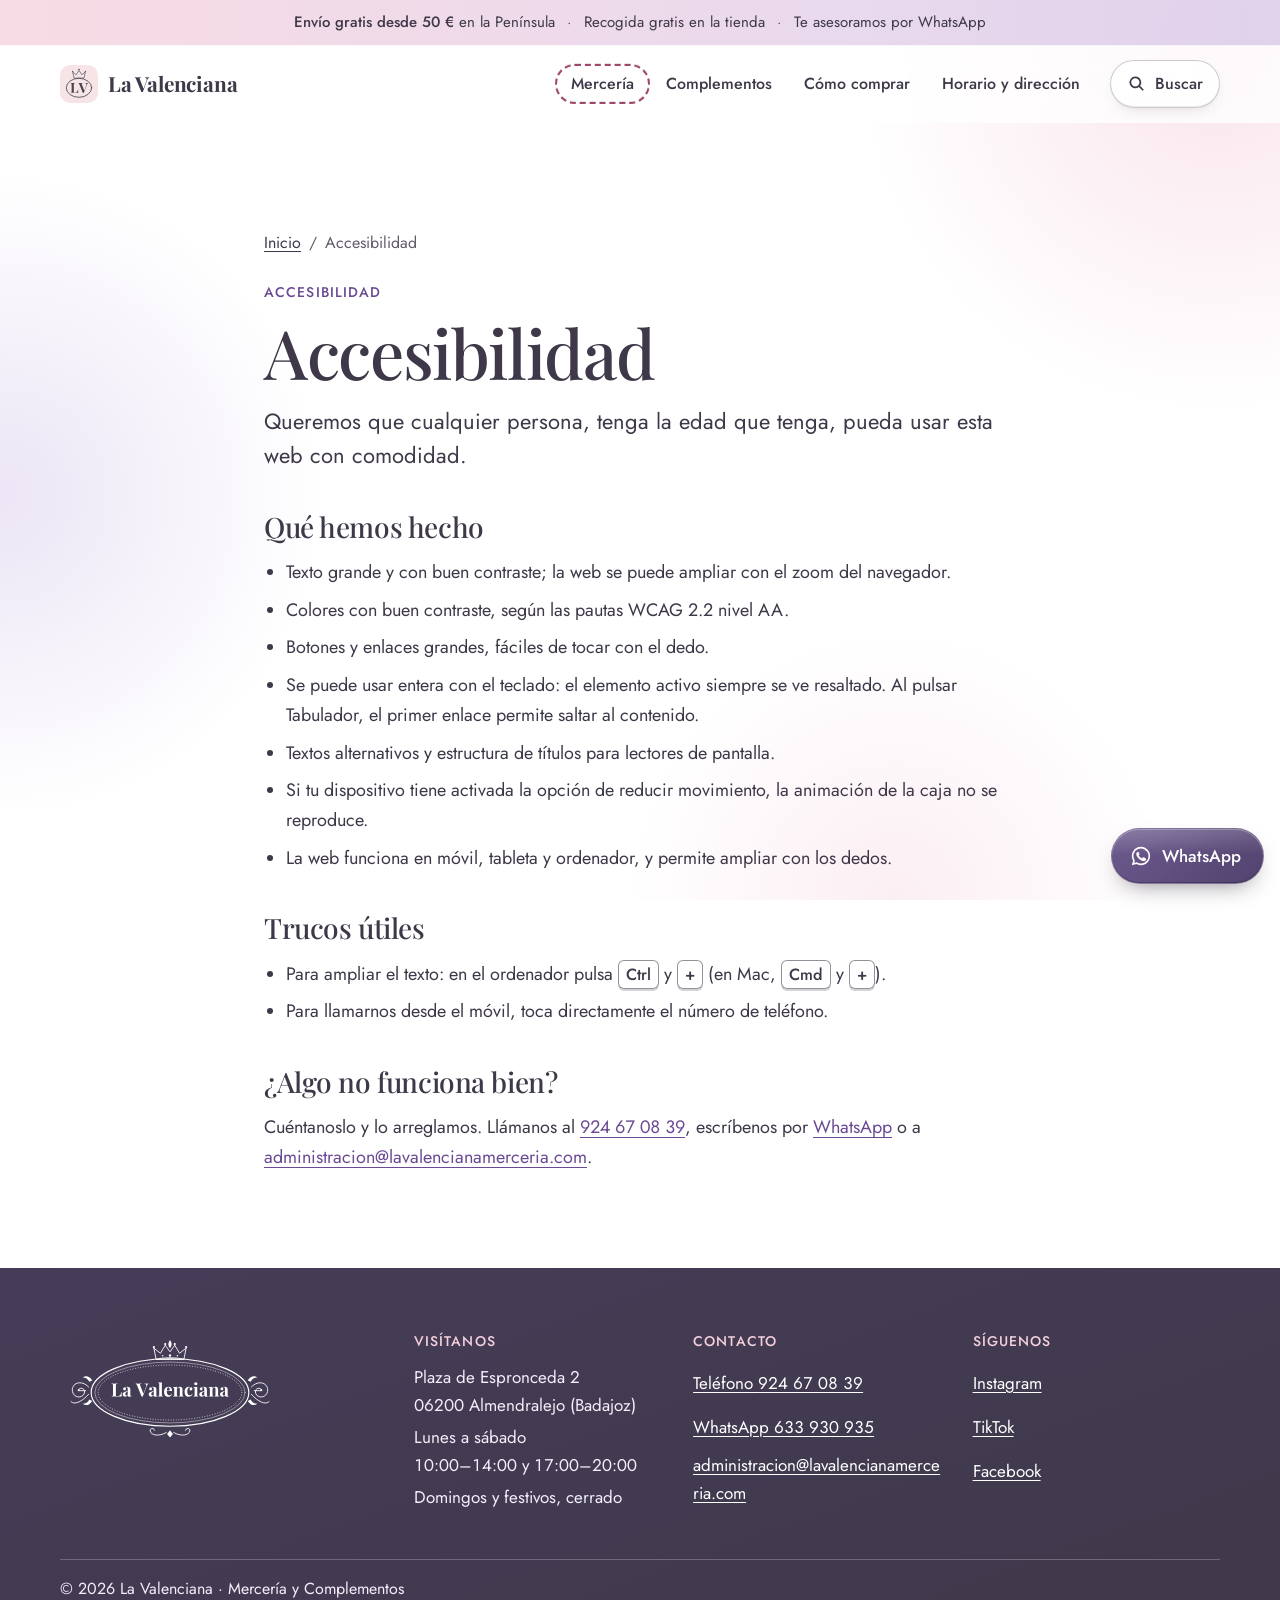
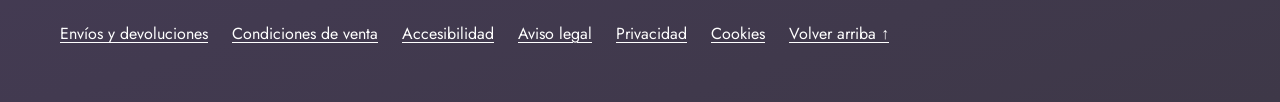
==== commit 5608e15e: "Horario de tarde hasta las 20:00 y se retira la opción de letra grande Co-Authored-By: Claude Sonnet" ====
--- a/accesibilidad/index.html
+++ b/accesibilidad/index.html
@@ -13,7 +13,6 @@
 <link rel="icon" href="../favicon.svg" type="image/svg+xml">
 <link rel="preload" href="../assets/fonts/PlayfairDisplay.woff2" as="font" type="font/woff2" crossorigin>
 <link rel="preload" href="../assets/fonts/Jost.woff2" as="font" type="font/woff2" crossorigin>
-<script>try{if(localStorage.getItem('lv-letra')==='1')document.documentElement.classList.add('letra-grande')}catch(e){}</script>
 <script src="../assets/js/catalogo.js" defer></script>
 <link rel="stylesheet" href="../assets/fonts/fuentes.css">
 <link rel="stylesheet" href="../assets/css/tokens.css">
@@ -27,7 +26,6 @@
     <a class="marca" href="../"><img src="../assets/img/marca/monograma.svg" alt="" width="38" height="38"><span class="marca-texto">La Valenciana</span><span class="vh">, ir al inicio</span></a>
     <nav class="menu-principal" id="menu-principal" aria-label="Menú principal"><ul><li><a class="cosido" href="../merceria/">Mercería</a></li><li><a href="../complementos/">Complementos</a></li><li><a href="../#como-comprar">Cómo comprar</a></li><li><a href="../#visitanos">Horario y dirección</a></li><li class="menu-contacto"><a href="tel:+34924670839">Llamar al <span class="num">924 67 08 39</span></a><a href="https://wa.me/34633930935?text=Hola%2C%20La%20Valenciana">WhatsApp <span class="num">633 930 935</span></a></li></ul></nav>
     <button class="control boton-buscar" type="button" aria-haspopup="dialog" aria-controls="buscador"><svg viewBox="0 0 24 24" aria-hidden="true" focusable="false"><path d="M10 3a7 7 0 0 1 5.6 11.2l4.6 4.6-1.4 1.4-4.6-4.6A7 7 0 1 1 10 3zm0 2a5 5 0 1 0 0 10 5 5 0 0 0 0-10z"/></svg><span class="buscar-texto">Buscar</span></button>
-    <button class="control boton-letra" type="button" aria-pressed="false"><span class="aa" aria-hidden="true">A<small>A</small></span><span class="letra-texto">Letra grande</span><span class="vh"> (letra más grande)</span></button>
     <button class="control boton-menu" type="button" aria-expanded="false" aria-controls="menu-principal"><span class="rayas" aria-hidden="true"></span><span class="txt">Menú</span></button>
   </div>
 </header>
@@ -35,7 +33,7 @@
 <div class="envoltura legal-texto"><nav class="migas" aria-label="Estás aquí"><ol><li><a href="../">Inicio</a></li><li><span aria-current="page">Accesibilidad</span></li></ol></nav><p class="etiqueta">Accesibilidad</p><h1>Accesibilidad</h1><p class="entradilla">Queremos que cualquier persona, tenga la edad que tenga, pueda usar esta web con comodidad.</p>
 <h2>Qué hemos hecho</h2>
 <ul>
-<li>Letra grande y botón <strong>«Letra grande»</strong> arriba a la derecha para agrandar todo el texto. La web lo recuerda en tu navegador.</li>
+<li>Texto grande y con buen contraste; la web se puede ampliar con el zoom del navegador.</li>
 <li>Colores con buen contraste, según las pautas WCAG 2.2 nivel AA.</li>
 <li>Botones y enlaces grandes, fáciles de tocar con el dedo.</li>
 <li>Se puede usar entera con el teclado: el elemento activo siempre se ve resaltado. Al pulsar Tabulador, el primer enlace permite saltar al contenido.</li>
@@ -45,7 +43,7 @@
 </ul>
 <h2>Trucos útiles</h2>
 <ul>
-<li>Para ampliar aún más: en el ordenador pulsa <kbd>Ctrl</kbd> y <kbd>+</kbd> (en Mac, <kbd>Cmd</kbd> y <kbd>+</kbd>).</li>
+<li>Para ampliar el texto: en el ordenador pulsa <kbd>Ctrl</kbd> y <kbd>+</kbd> (en Mac, <kbd>Cmd</kbd> y <kbd>+</kbd>).</li>
 <li>Para llamarnos desde el móvil, toca directamente el número de teléfono.</li>
 </ul>
 <h2>¿Algo no funciona bien?</h2>
@@ -55,7 +53,7 @@
   <div class="envoltura">
     <div class="rejilla">
       <div><img class="logo-pie" src="../assets/img/marca/logo-blanco.svg" alt="La Valenciana" width="220" height="110"></div>
-      <div><h2>Visítanos</h2><ul><li>Plaza de Espronceda 2<br>06200 Almendralejo (Badajoz)</li><li class="num">Lunes a sábado<br>10:00–14:00 y 17:00–21:00</li><li>Domingos y festivos, cerrado</li></ul></div>
+      <div><h2>Visítanos</h2><ul><li>Plaza de Espronceda 2<br>06200 Almendralejo (Badajoz)</li><li class="num">Lunes a sábado<br>10:00–14:00 y 17:00–20:00</li><li>Domingos y festivos, cerrado</li></ul></div>
       <div><h2>Contacto</h2><ul><li><a href="tel:+34924670839">Teléfono&nbsp;<span class="num">924 67 08 39</span></a></li><li><a href="https://wa.me/34633930935?text=Hola%2C%20La%20Valenciana">WhatsApp&nbsp;<span class="num">633 930 935</span></a></li><li><a href="mailto:administracion@lavalencianamerceria.com">administracion@lavalencianamerceria.com</a></li></ul></div>
       <div><h2>Síguenos</h2><ul><li><a href="https://www.instagram.com/_lavalenciana">Instagram</a></li><li><a href="https://www.tiktok.com/@_lavalenciana_">TikTok</a></li><li><a href="https://www.facebook.com/mercerialavalenciana/">Facebook</a></li></ul></div>
     </div>
--- a/assets/css/estilos.css
+++ b/assets/css/estilos.css
@@ -3,7 +3,6 @@
    foco siempre visible, nada importante escondido tras una animación. */
 *,*::before,*::after{box-sizing:border-box}
 html{font-size:100%;scroll-behavior:smooth;-webkit-text-size-adjust:100%;scroll-padding-top:96px}
-html.letra-grande{font-size:118.75%}
 @media (prefers-reduced-motion:reduce){html{scroll-behavior:auto}*,*::before,*::after{transition:none!important;animation:none!important}}
 body{margin:0;background:var(--fondo);color:var(--grafito);font:400 1.125rem/1.65 var(--fuente-texto);-webkit-font-smoothing:antialiased;text-rendering:optimizeLegibility}
 img,svg{max-width:100%;display:block}
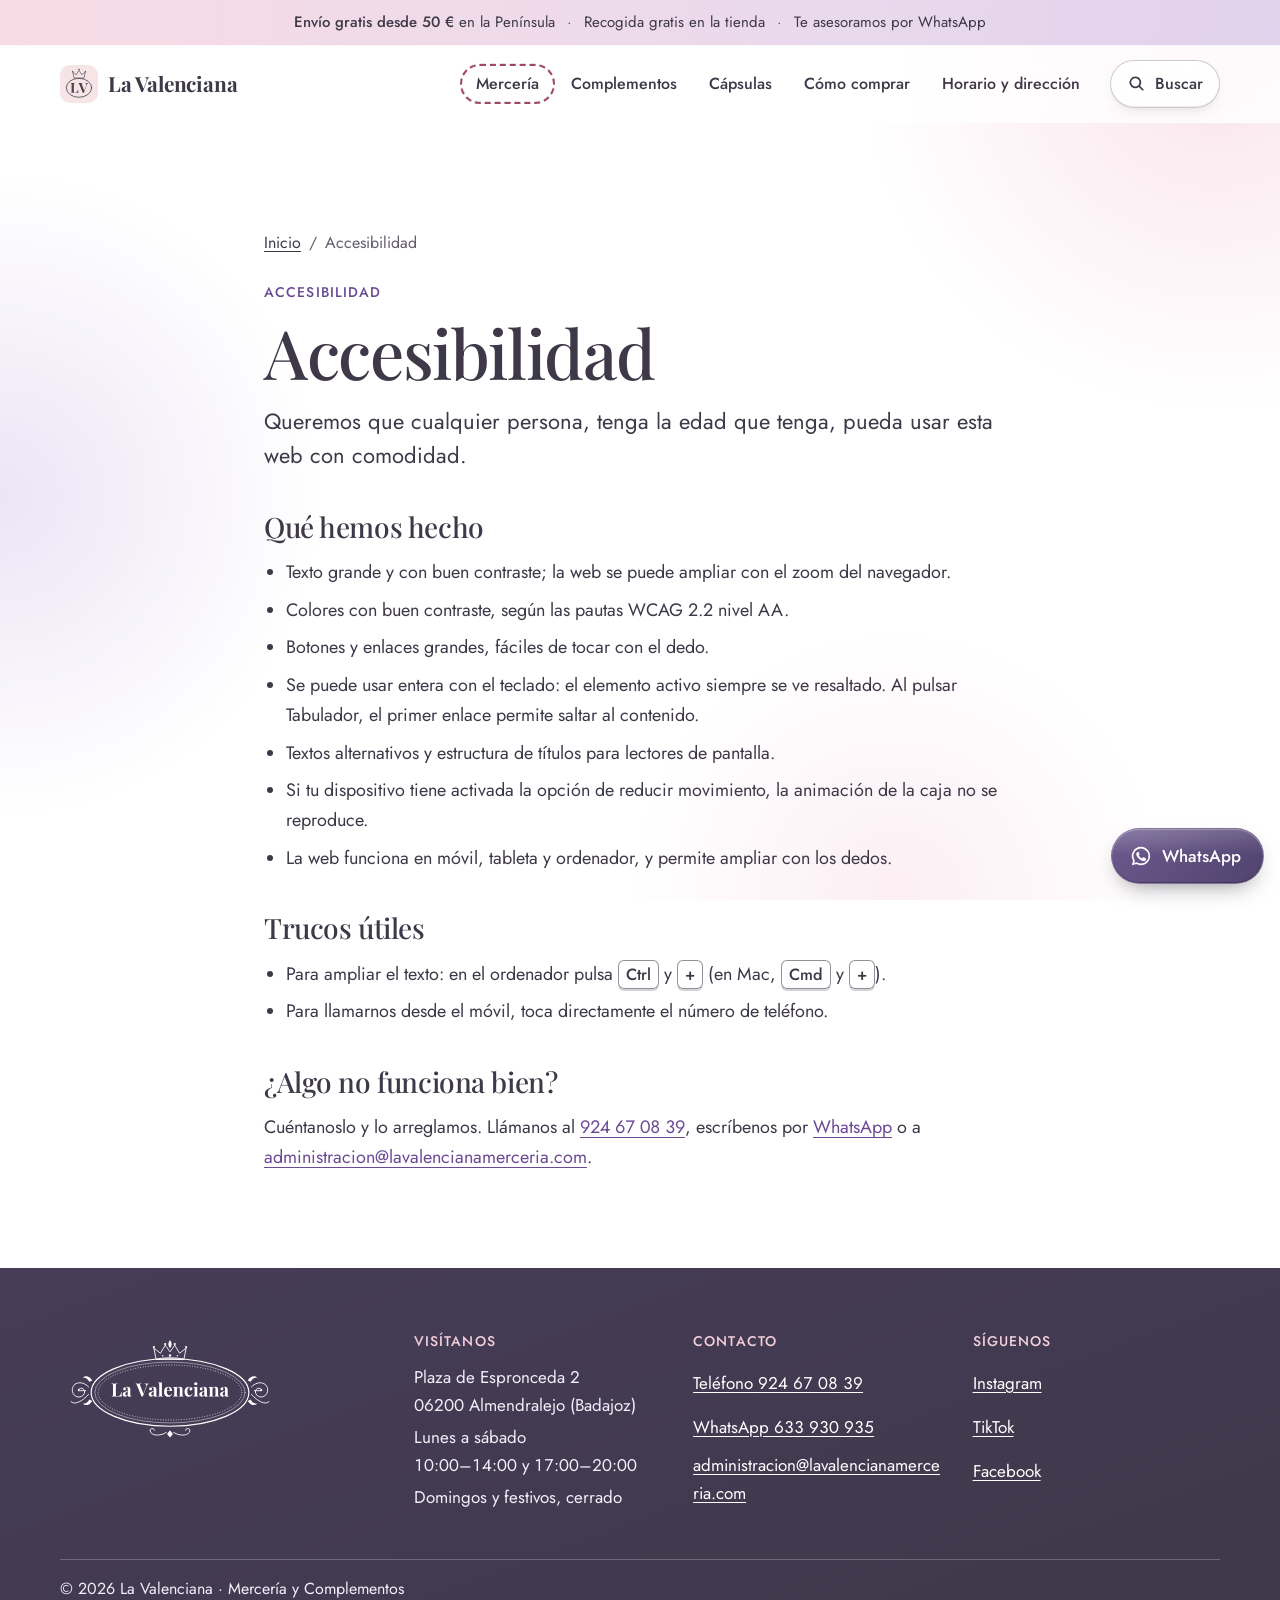
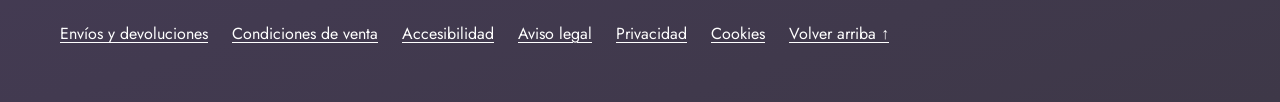
==== commit 06dbcdd4: "Alinea botones, ajusta costuras al pulsar, precios legibles y nueva sección Cápsulas - Tarjetas de "" ====
--- a/accesibilidad/index.html
+++ b/accesibilidad/index.html
@@ -24,7 +24,7 @@
 <header class="cabecera">
   <div class="envoltura">
     <a class="marca" href="../"><img src="../assets/img/marca/monograma.svg" alt="" width="38" height="38"><span class="marca-texto">La Valenciana</span><span class="vh">, ir al inicio</span></a>
-    <nav class="menu-principal" id="menu-principal" aria-label="Menú principal"><ul><li><a class="cosido" href="../merceria/">Mercería</a></li><li><a href="../complementos/">Complementos</a></li><li><a href="../#como-comprar">Cómo comprar</a></li><li><a href="../#visitanos">Horario y dirección</a></li><li class="menu-contacto"><a href="tel:+34924670839">Llamar al <span class="num">924 67 08 39</span></a><a href="https://wa.me/34633930935?text=Hola%2C%20La%20Valenciana">WhatsApp <span class="num">633 930 935</span></a></li></ul></nav>
+    <nav class="menu-principal" id="menu-principal" aria-label="Menú principal"><ul><li><a class="cosido" href="../merceria/">Mercería</a></li><li><a href="../complementos/">Complementos</a></li><li><a href="../capsulas/">Cápsulas</a></li><li><a href="../#como-comprar">Cómo comprar</a></li><li><a href="../#visitanos">Horario y dirección</a></li><li class="menu-contacto"><a href="tel:+34924670839">Llamar al <span class="num">924 67 08 39</span></a><a href="https://wa.me/34633930935?text=Hola%2C%20La%20Valenciana">WhatsApp <span class="num">633 930 935</span></a></li></ul></nav>
     <button class="control boton-buscar" type="button" aria-haspopup="dialog" aria-controls="buscador"><svg viewBox="0 0 24 24" aria-hidden="true" focusable="false"><path d="M10 3a7 7 0 0 1 5.6 11.2l4.6 4.6-1.4 1.4-4.6-4.6A7 7 0 1 1 10 3zm0 2a5 5 0 1 0 0 10 5 5 0 0 0 0-10z"/></svg><span class="buscar-texto">Buscar</span></button>
     <button class="control boton-menu" type="button" aria-expanded="false" aria-controls="menu-principal"><span class="rayas" aria-hidden="true"></span><span class="txt">Menú</span></button>
   </div>
@@ -75,7 +75,7 @@
 <dialog class="cesta" id="cesta" aria-labelledby="titulo-cesta" data-wa="34633930935" data-correo-m="pedidos@lavalencianamerceria.com" data-correo-c="pedidos@lavalencianacomplementos.com">
   <div class="cesta-cabeza"><h2 id="titulo-cesta">Tu cesta</h2><button class="control cerrar-cesta" type="button">Cerrar<span class="vh"> la cesta</span> <span aria-hidden="true">✕</span></button></div>
   <div class="cesta-cuerpo">
-    <p class="cesta-vacia">Tu cesta está vacía. Entra en <a href="../merceria/">Mercería</a> o en <a href="../complementos/">Complementos</a> y pulsa «Añadir a la cesta».</p>
+    <p class="cesta-vacia">Tu cesta está vacía. Entra en <a href="../merceria/">Mercería</a>, <a href="../complementos/">Complementos</a> o <a href="../capsulas/">Cápsulas</a> y pulsa «Añadir a la cesta».</p>
     <ul class="cesta-lista"></ul>
     <p class="cesta-envio" data-gratis="50"></p>
     <div class="cesta-total"><span>Total <span class="secundario">(IVA incluido)</span></span><strong class="num cesta-importe">0,00 €</strong></div>
--- a/assets/css/estilos.css
+++ b/assets/css/estilos.css
@@ -553,3 +553,32 @@
 .menu-principal a[aria-current="page"]{background:var(--vidrio-oscuro);color:var(--crema)}
 .progreso li[aria-current],.paso-num,.marca-ok,.tabla-horario .marca-hoy{background:var(--morado-oscuro)}
 @media (max-width:480px){.marca-texto{position:absolute!important;width:1px;height:1px;overflow:hidden;clip:rect(0 0 0 0);white-space:nowrap}.marca img{width:44px;height:44px}}
+
+/* ---------- 2026-11-11 (2) · Alineación, costuras al pulsar, precios legibles, Cápsulas ---------- */
+/* «¿Qué estás buscando hoy?»: tarjetas a la misma altura y botones alineados abajo */
+.puertas{grid-template-columns:repeat(3,minmax(0,1fr));align-items:stretch}
+.puerta.c{margin-top:0}
+.puerta{grid-template-rows:auto 1fr auto}
+.puerta .boton{align-self:end}
+.puerta.k{background:linear-gradient(135deg, rgba(245,208,220,.75), rgba(216,203,236,.75))}
+.foto.mezcla,.seccion-capsulas .foto,.seccion-capsulas .producto .muestra{background:linear-gradient(140deg, var(--rosa) 0%, var(--niebla) 100%)}
+@media (max-width:1000px){.puertas{grid-template-columns:repeat(2,minmax(0,1fr))}.puerta.k{grid-column:1 / -1;grid-template-columns:minmax(0,1fr) minmax(0,1fr);grid-template-rows:auto auto;align-items:center}.puerta.k .boton{grid-column:2}}
+@media (max-width:640px){.puertas{grid-template-columns:1fr}.puerta.k{grid-template-columns:1fr}.puerta.k .boton{grid-column:auto}}
+/* «Fácil, como en la tienda de toda la vida»: pasos a la misma altura y botones alineados */
+.pasos li:nth-child(n){margin-top:0}
+.pasos li{grid-template-rows:auto auto 1fr auto;align-content:stretch}
+.pasos li .botones{align-self:end;margin-top:var(--e3)}
+/* Costuras: al pulsar, la costura se ciñe al perímetro del botón */
+.cosido::after,.seccion-merceria .boton::after,.seccion-merceria .indice a::after{transition:inset .18s cubic-bezier(.3,.7,.3,1),border-width .18s ease}
+.cosido:active::after,.seccion-merceria .boton:active::after,.seccion-merceria .indice a:active::after{inset:2px;border-width:2px}
+.puerta.cosido:active::after,.cambio.cosido:active::after,.tarjeta.cosido:active::after{inset:4px;border-radius:calc(var(--r) - 2px)}
+.boton.lleno.cosido:active::after,.seccion-merceria .boton.lleno:active::after{border-color:rgba(255,255,255,.85)}
+/* Precios: fuente sin adornos, cifras tabulares y buen tamaño */
+.precio,.producto .precio,.cesta-total strong,.resumen-totales .total dd,.ok-total,.r-p,.r-precio,.cesta-lista .subtotal{
+  font-family:var(--fuente-texto)!important;font-weight:500;font-variant-numeric:tabular-nums lining-nums;letter-spacing:0;color:var(--grafito)}
+.producto .precio{font-size:1.5rem;line-height:1.2}
+.cesta-total strong,.resumen-totales .total dd{font-size:1.75rem}
+.ok-total{font-size:1.5rem}
+/* Cápsulas en la caja: tercera tarjeta, arriba en el centro */
+.tarjeta.k{background:linear-gradient(135deg, rgba(249,222,231,.95), rgba(216,203,236,.92));--x:0px}
+.puerta .texto{align-content:start}
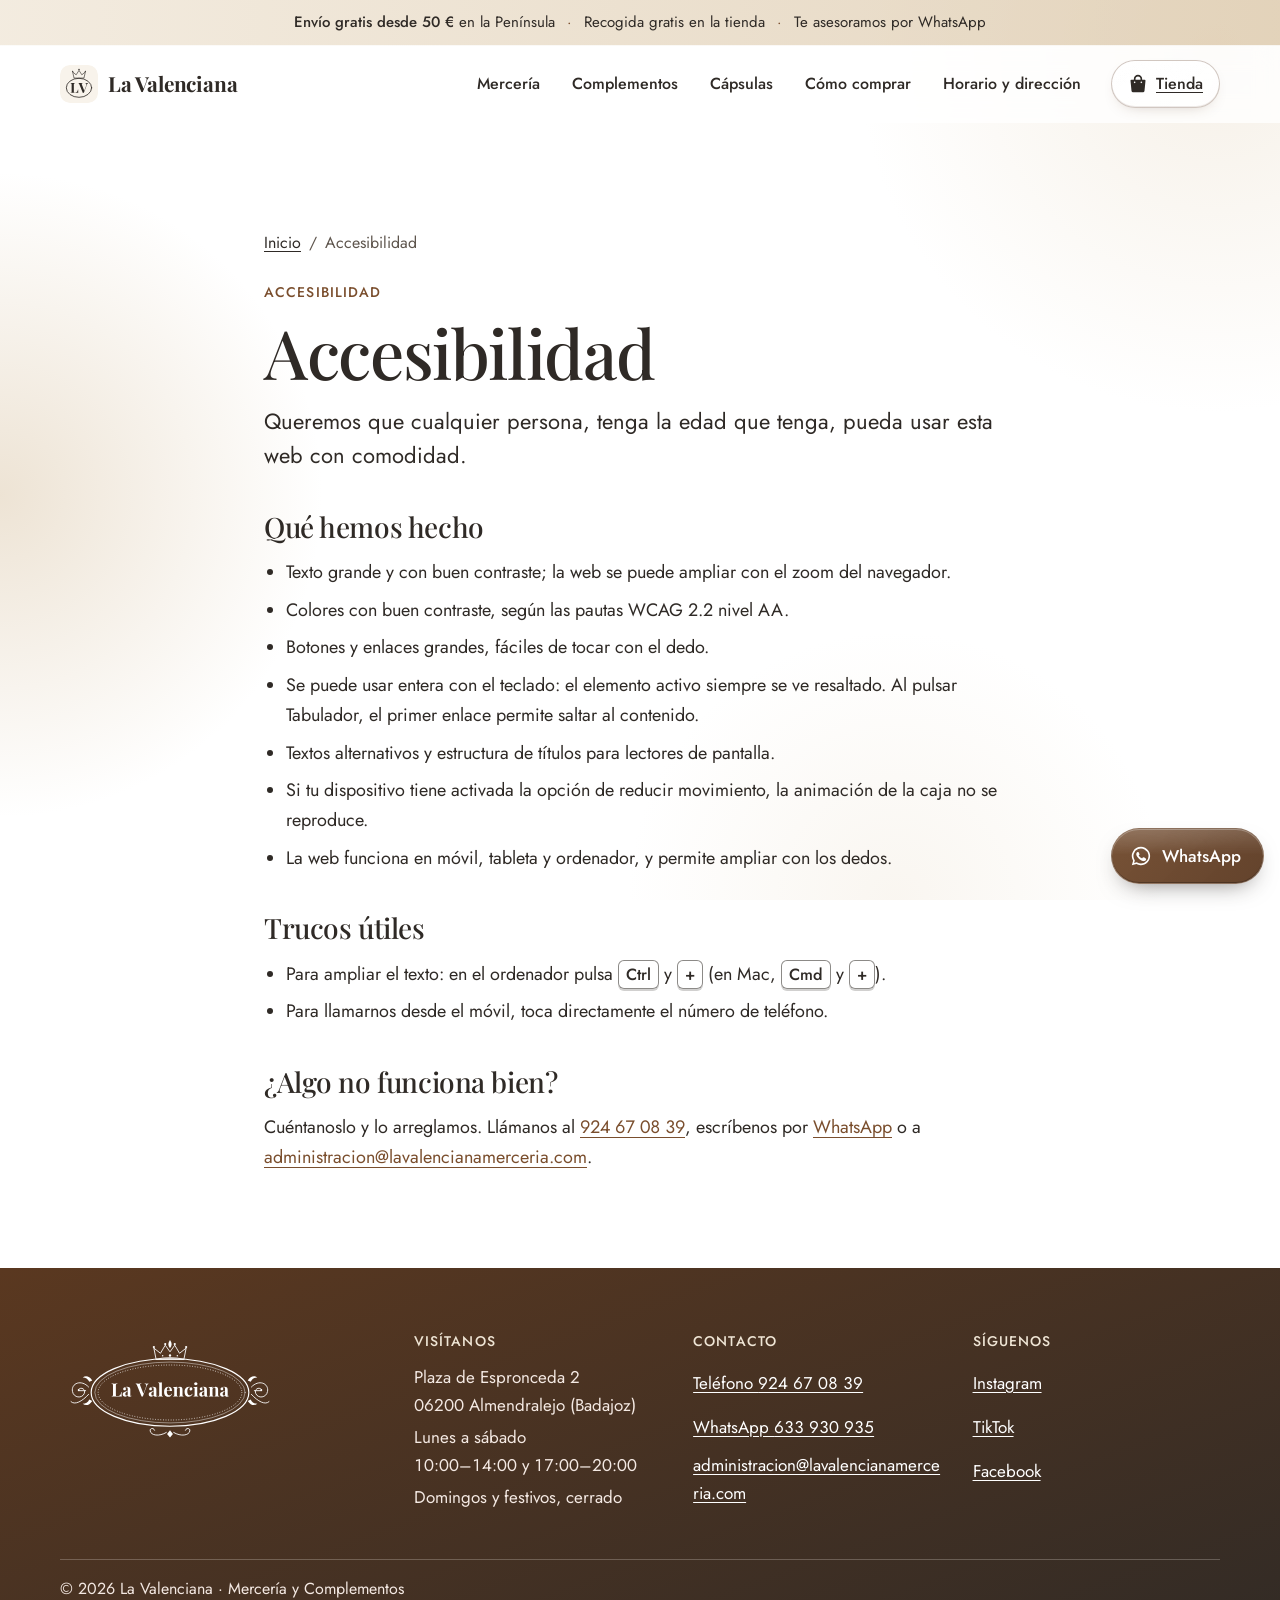
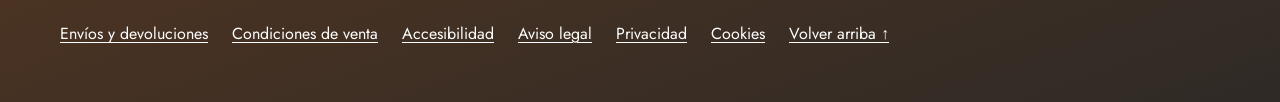
==== commit cfa4133e: "Fusiona la web con la v3: nueva paleta, catálogo con colores y tallas, línea temporal cosida - La ti" ====
--- a/accesibilidad/index.html
+++ b/accesibilidad/index.html
@@ -5,7 +5,7 @@
 <meta name="viewport" content="width=device-width, initial-scale=1, viewport-fit=cover">
 <title>Accesibilidad · La Valenciana</title>
 <meta name="description" content="Accesibilidad de la web de La Valenciana.">
-<meta name="theme-color" content="#F6E4E7">
+<meta name="theme-color" content="#FFFFFF">
 <meta property="og:title" content="Accesibilidad · La Valenciana">
 <meta property="og:description" content="Accesibilidad de la web de La Valenciana.">
 <meta property="og:type" content="website">
@@ -13,7 +13,6 @@
 <link rel="icon" href="../favicon.svg" type="image/svg+xml">
 <link rel="preload" href="../assets/fonts/PlayfairDisplay.woff2" as="font" type="font/woff2" crossorigin>
 <link rel="preload" href="../assets/fonts/Jost.woff2" as="font" type="font/woff2" crossorigin>
-<script src="../assets/js/catalogo.js" defer></script>
 <link rel="stylesheet" href="../assets/fonts/fuentes.css">
 <link rel="stylesheet" href="../assets/css/tokens.css">
 <link rel="stylesheet" href="../assets/css/estilos.css">
@@ -24,8 +23,8 @@
 <header class="cabecera">
   <div class="envoltura">
     <a class="marca" href="../"><img src="../assets/img/marca/monograma.svg" alt="" width="38" height="38"><span class="marca-texto">La Valenciana</span><span class="vh">, ir al inicio</span></a>
-    <nav class="menu-principal" id="menu-principal" aria-label="Menú principal"><ul><li><a class="cosido" href="../merceria/">Mercería</a></li><li><a href="../complementos/">Complementos</a></li><li><a href="../capsulas/">Cápsulas</a></li><li><a href="../#como-comprar">Cómo comprar</a></li><li><a href="../#visitanos">Horario y dirección</a></li><li class="menu-contacto"><a href="tel:+34924670839">Llamar al <span class="num">924 67 08 39</span></a><a href="https://wa.me/34633930935?text=Hola%2C%20La%20Valenciana">WhatsApp <span class="num">633 930 935</span></a></li></ul></nav>
-    <button class="control boton-buscar" type="button" aria-haspopup="dialog" aria-controls="buscador"><svg viewBox="0 0 24 24" aria-hidden="true" focusable="false"><path d="M10 3a7 7 0 0 1 5.6 11.2l4.6 4.6-1.4 1.4-4.6-4.6A7 7 0 1 1 10 3zm0 2a5 5 0 1 0 0 10 5 5 0 0 0 0-10z"/></svg><span class="buscar-texto">Buscar</span></button>
+    <nav class="menu-principal" id="menu-principal" aria-label="Menú principal"><ul><li><a href="../#/c/merceria">Mercería</a></li><li><a href="../#/c/complementos">Complementos</a></li><li><a href="../#/c/capsulas">Cápsulas</a></li><li><a href="../#/como-comprar">Cómo comprar</a></li><li><a href="../#/visitanos">Horario y dirección</a></li><li class="menu-contacto"><a href="tel:+34924670839">Llamar al <span class="num">924 67 08 39</span></a><a href="https://wa.me/34633930935?text=Hola%2C%20La%20Valenciana">WhatsApp <span class="num">633 930 935</span></a></li></ul></nav>
+    <a class="control boton-buscar" href="../#/"><svg viewBox="0 0 24 24" aria-hidden="true" focusable="false"><path d="M7 7V6a5 5 0 0 1 10 0v1h3a1 1 0 0 1 1 1.1l-1.2 12A2 2 0 0 1 17.8 22H6.2a2 2 0 0 1-2-1.9L3 8.1A1 1 0 0 1 4 7zm2 0h6V6a3 3 0 0 0-6 0zm-1 4a1 1 0 1 0 0-2 1 1 0 0 0 0 2zm8 0a1 1 0 1 0 0-2 1 1 0 0 0 0 2z"/></svg><span class="buscar-texto">Tienda</span></a>
     <button class="control boton-menu" type="button" aria-expanded="false" aria-controls="menu-principal"><span class="rayas" aria-hidden="true"></span><span class="txt">Menú</span></button>
   </div>
 </header>
@@ -61,36 +60,6 @@
   </div>
 </footer>
 <a class="wa-flotante" href="https://wa.me/34633930935?text=Hola%2C%20La%20Valenciana"><svg viewBox="0 0 24 24" aria-hidden="true" focusable="false"><path d="M12 2a10 10 0 0 0-8.6 15.1L2 22l5-1.3A10 10 0 1 0 12 2zm0 18.2a8.2 8.2 0 0 1-4.2-1.1l-.3-.2-3 .8.8-2.9-.2-.3A8.2 8.2 0 1 1 12 20.2zm4.5-6.1c-.2-.1-1.5-.7-1.7-.8s-.4-.1-.6.1-.7.8-.8 1-.3.2-.5.1a6.7 6.7 0 0 1-3.3-2.9c-.3-.4.3-.4.7-1.3.1-.2 0-.3 0-.4l-.8-1.8c-.2-.5-.4-.4-.6-.4h-.5a1 1 0 0 0-.7.3 3 3 0 0 0-.9 2.2 5.2 5.2 0 0 0 1.1 2.7 11.8 11.8 0 0 0 4.5 4c1.7.7 2.3.8 3.2.6a2.7 2.7 0 0 0 1.8-1.2 2.2 2.2 0 0 0 .2-1.3c-.1-.1-.3-.2-.5-.3z"/></svg><span>WhatsApp<span class="vh">: escríbenos</span></span></a>
-<button class="cesta-flotante" type="button" hidden aria-haspopup="dialog" aria-controls="cesta"><svg viewBox="0 0 24 24" aria-hidden="true" focusable="false"><path d="M7 7V6a5 5 0 0 1 10 0v1h3a1 1 0 0 1 1 1.1l-1.2 12A2 2 0 0 1 17.8 22H6.2a2 2 0 0 1-2-1.9L3 8.1A1 1 0 0 1 4 7zm2 0h6V6a3 3 0 0 0-6 0zm-1 4a1 1 0 1 0 0-2 1 1 0 0 0 0 2zm8 0a1 1 0 1 0 0-2 1 1 0 0 0 0 2z"/></svg><span>Cesta</span><span class="contador num" aria-hidden="true">0</span><span class="vh cesta-resumen"></span></button>
-<p class="aviso-cesta" role="status" aria-live="polite"></p>
-<dialog class="buscador" id="buscador" aria-labelledby="titulo-buscador" data-base="../">
-  <div class="buscador-cabeza"><h2 id="titulo-buscador">Buscar en la tienda</h2><button class="control cerrar-buscador" type="button">Cerrar<span class="vh"> el buscador</span> <span aria-hidden="true">✕</span></button></div>
-  <div class="buscador-cuerpo">
-    <label for="buscador-q">¿Qué buscas?</label>
-    <input id="buscador-q" type="search" autocomplete="off" placeholder="Por ejemplo: cremallera, lana, panty…" aria-describedby="buscador-estado">
-    <p id="buscador-estado" class="secundario" role="status" aria-live="polite">Escribe al menos 2 letras.</p>
-    <ul class="buscador-resultados"></ul>
-  </div>
-</dialog>
-<dialog class="cesta" id="cesta" aria-labelledby="titulo-cesta" data-wa="34633930935" data-correo-m="pedidos@lavalencianamerceria.com" data-correo-c="pedidos@lavalencianacomplementos.com">
-  <div class="cesta-cabeza"><h2 id="titulo-cesta">Tu cesta</h2><button class="control cerrar-cesta" type="button">Cerrar<span class="vh"> la cesta</span> <span aria-hidden="true">✕</span></button></div>
-  <div class="cesta-cuerpo">
-    <p class="cesta-vacia">Tu cesta está vacía. Entra en <a href="../merceria/">Mercería</a>, <a href="../complementos/">Complementos</a> o <a href="../capsulas/">Cápsulas</a> y pulsa «Añadir a la cesta».</p>
-    <ul class="cesta-lista"></ul>
-    <p class="cesta-envio" data-gratis="50"></p>
-    <div class="cesta-total"><span>Total <span class="secundario">(IVA incluido)</span></span><strong class="num cesta-importe">0,00 €</strong></div>
-    <form class="cesta-form">
-      <label for="cesta-notas">Tallas, colores u otras indicaciones <span class="secundario">(opcional)</span></label>
-      <textarea id="cesta-notas" name="notas" rows="3"></textarea>
-    </form>
-    <p class="nota">Recogida gratis en la tienda (Plaza de Espronceda 2) o envío a domicilio (4,95 €, gratis desde 50 €). Paga con tarjeta, PayPal o Bizum.</p>
-    <div class="cesta-acciones">
-      <a class="boton lleno ir-pago" href="../pedido/"><svg viewBox="0 0 24 24" aria-hidden="true" focusable="false"><path d="M3 5h18a2 2 0 0 1 2 2v10a2 2 0 0 1-2 2H3a2 2 0 0 1-2-2V7a2 2 0 0 1 2-2zm0 4v8h18V9zm0-2h18V7H3zm2 6h6v2H5z"/></svg>Tramitar pedido y pagar</a>
-      <a class="boton enviar-wa" href="#"><svg viewBox="0 0 24 24" aria-hidden="true" focusable="false"><path d="M12 2a10 10 0 0 0-8.6 15.1L2 22l5-1.3A10 10 0 1 0 12 2zm0 18.2a8.2 8.2 0 0 1-4.2-1.1l-.3-.2-3 .8.8-2.9-.2-.3A8.2 8.2 0 1 1 12 20.2zm4.5-6.1c-.2-.1-1.5-.7-1.7-.8s-.4-.1-.6.1-.7.8-.8 1-.3.2-.5.1a6.7 6.7 0 0 1-3.3-2.9c-.3-.4.3-.4.7-1.3.1-.2 0-.3 0-.4l-.8-1.8c-.2-.5-.4-.4-.6-.4h-.5a1 1 0 0 0-.7.3 3 3 0 0 0-.9 2.2 5.2 5.2 0 0 0 1.1 2.7 11.8 11.8 0 0 0 4.5 4c1.7.7 2.3.8 3.2.6a2.7 2.7 0 0 0 1.8-1.2 2.2 2.2 0 0 0 .2-1.3c-.1-.1-.3-.2-.5-.3z"/></svg>Prefiero pedir por WhatsApp</a>
-      <button class="enlace-boton vaciar" type="button">Vaciar la cesta</button>
-    </div>
-  </div>
-</dialog>
 <script src="../assets/js/web.js" defer></script>
 </body>
 </html>
--- a/assets/fonts/fuentes.css
+++ b/assets/fonts/fuentes.css
@@ -1,3 +1,4 @@
-/* Fuentes alojadas en la propia web (sin llamadas a Google). Fuentes variables. */
-@font-face{font-family:'Jost';font-style:normal;font-weight:300 500;font-display:swap;src:url('Jost.woff2') format('woff2');unicode-range:U+0000-00FF, U+0131, U+0152-0153, U+02BB-02BC, U+02C6, U+02DA, U+02DC, U+0304, U+0308, U+0329, U+2000-206F, U+20AC, U+2122, U+2191, U+2193, U+2212, U+2215, U+FEFF, U+FFFD}
-@font-face{font-family:'Playfair Display';font-style:normal;font-weight:500 700;font-display:swap;src:url('PlayfairDisplay.woff2') format('woff2');unicode-range:U+0000-00FF, U+0131, U+0152-0153, U+02BB-02BC, U+02C6, U+02DA, U+02DC, U+0304, U+0308, U+0329, U+2000-206F, U+20AC, U+2122, U+2191, U+2193, U+2212, U+2215, U+FEFF, U+FFFD}
+/* Fuentes alojadas en la propia web (sin llamadas a Google). Fuentes variables, subconjunto latino. */
+@font-face{font-family:'Jost';font-style:normal;font-weight:300 700;font-display:swap;src:url('Jost.woff2') format('woff2');unicode-range:U+0000-00FF, U+0131, U+0152-0153, U+02BB-02BC, U+02C6, U+02DA, U+02DC, U+0304, U+0308, U+0329, U+2000-206F, U+20AC, U+2122, U+2191, U+2193, U+2212, U+2215, U+FEFF, U+FFFD}
+@font-face{font-family:'Playfair Display';font-style:normal;font-weight:400 800;font-display:swap;src:url('PlayfairDisplay.woff2') format('woff2');unicode-range:U+0000-00FF, U+0131, U+0152-0153, U+02BB-02BC, U+02C6, U+02DA, U+02DC, U+0304, U+0308, U+0329, U+2000-206F, U+20AC, U+2122, U+2191, U+2193, U+2212, U+2215, U+FEFF, U+FFFD}
+@font-face{font-family:'Playfair Display';font-style:italic;font-weight:400 700;font-display:swap;src:url('PlayfairDisplay-Italic.woff2') format('woff2');unicode-range:U+0000-00FF, U+0131, U+0152-0153, U+02BB-02BC, U+02C6, U+02DA, U+02DC, U+0304, U+0308, U+0329, U+2000-206F, U+20AC, U+2122, U+2191, U+2193, U+2212, U+2215, U+FEFF, U+FFFD}
--- a/assets/css/tokens.css
+++ b/assets/css/tokens.css
@@ -1,44 +1,42 @@
-/* La Valenciana · tokens de marca. Paleta 2026-11-11: blanco principal; rosa pastel y morado pastel secundarios.
-   Los nombres de variable se mantienen para no tocar todo el CSS: rosa-polvo = rosa muy claro, perla = lavanda clara,
-   niebla = morado pastel, malva = morado medio, malva-texto = morado oscuro (textos), crema = blanco. */
+/* La Valenciana · tokens de las páginas de texto (legales, accesibilidad, 404).
+   Paleta 2026-11-12 (la de la v3): blanco, crema, beis y kraft, con marrón como acento.
+   Los nombres de variable se mantienen para no tocar estilos.css. La tienda usa assets/tienda/css/tokens.css. */
 :root {
   /* Paleta de marca */
-  --rosa-polvo: #FDF1F5;   /* rosa muy claro: bandas */
-  --rosa: #F5D0DC;         /* tarjetas de Mercería */
-  --rosa-antiguo: #E2A3B9; /* detalles decorativos (nunca texto) */
-  --malva: #8B6AB5;        /* morado pastel medio: acentos */
-  --perla: #F3EEFA;        /* lavanda clara: Complementos */
-  --niebla: #D8CBEC;       /* morado pastel */
-  --grafito: #3E3848;      /* texto principal */
-  --kraft: #C8A27A;        /* solo la caja del hero */
+  --rosa-polvo: #F8F3EB;   /* crema: bandas */
+  --rosa: #EFE5D5;         /* beis */
+  --rosa-antiguo: #DCC8AA; /* arena: detalles decorativos (nunca texto) */
+  --malva: #9E7A55;        /* kraft hondo: acentos */
+  --perla: #F4E9E3;        /* beis rosado */
+  --niebla: #DCC8AA;       /* arena */
+  --grafito: #2F2A26;      /* texto principal */
+  --kraft: #C8A27A;        /* kraft */
 
-  /* Derivados para accesibilidad (mismos tonos, más contraste) */
-  --malva-texto: #6B4A94;  /* enlaces y textos pequeños: 6,9:1 sobre blanco */
-  --grafito-suave: #625B6C;/* texto secundario: 5,6,9:1 sobre blanco */
-  --crema: #FFFFFF;        /* blanco */
-  --blanco: #FFFFFF;       /* solo texto sobre fondos oscuros */
+  /* Derivados para accesibilidad */
+  --malva-texto: #7A4E2D;  /* enlaces y textos pequeños: 8,2:1 sobre blanco */
+  --grafito-suave: #5E554D;/* texto secundario: 8:1 sobre blanco */
+  --crema: #FFFFFF;
+  --blanco: #FFFFFF;
   --borde: color-mix(in srgb, var(--grafito) 22%, transparent);
   --borde-fuerte: color-mix(in srgb, var(--grafito) 55%, transparent);
 
-  --fondo: #FFFFFF;        /* fondo principal */
-  --rosa-texto: #A0466A;   /* costuras y detalles rosas (5,9:1 sobre blanco) */
-  --morado-oscuro: #524070;/* rellenos de botones (9:1 con texto blanco) */
+  --fondo: #FFFFFF;
+  --rosa-texto: #8A6A4A;   /* costuras y detalles */
+  --morado-oscuro: #5A3820;/* rellenos de botones (texto blanco encima) */
 
   /* Tipografía */
-  --fuente-display: "Playfair Display", Georgia, "Times New Roman", serif; /* titulares, 500/700 */
-  --fuente-texto: "Jost", "Helvetica Neue", Arial, sans-serif;             /* textos, menús y botones, 400/500 */
+  --fuente-display: "Playfair Display", Georgia, "Times New Roman", serif;
+  --fuente-texto: "Jost", "Helvetica Neue", Arial, sans-serif;
 
   /* Espaciado (múltiplos de 4/8) y radios */
   --e1: 4px; --e2: 8px; --e3: 12px; --e4: 16px; --e5: 24px; --e6: 32px; --e7: 48px; --e8: 64px;
   --seccion: clamp(72px, 11vw, 136px);
-  --r: 12px;            /* radio base */
-  --r-s: 6px;           /* radio pequeño */
+  --r: 12px;
+  --r-s: 6px;
   --r-pill: 999px;
 
-  /* Sombras suaves en capas */
-  --sombra: 0 1px 2px rgba(74,68,80,.06), 0 8px 24px -12px rgba(74,68,80,.22);
-  --sombra-alta: 0 2px 4px rgba(74,68,80,.06), 0 24px 48px -24px rgba(74,68,80,.38);
+  --sombra: 0 1px 2px rgba(90,56,32,.06), 0 8px 24px -12px rgba(90,56,32,.22);
+  --sombra-alta: 0 2px 4px rgba(90,56,32,.06), 0 24px 48px -24px rgba(90,56,32,.38);
 
-  /* Objetivo táctil mínimo */
   --toque: 48px;
 }
--- a/assets/css/estilos.css
+++ b/assets/css/estilos.css
@@ -105,7 +105,7 @@
 .estado.cerrado .punto{background:var(--malva)}
 
 /* ---------- Franja de datos rápidos ---------- */
-.franja{background:linear-gradient(120deg,#463C58,#3E3848);color:var(--crema)}
+.franja{background:linear-gradient(120deg,#5A3820,#2F2A26);color:var(--crema)}
 .franja ul{list-style:none;margin:0;padding:0;display:grid;grid-template-columns:1.2fr 1fr 1fr 1fr}
 .franja li{max-width:none;padding:var(--e5) var(--e5) var(--e5) 0;display:grid;gap:2px;border-right:1px solid color-mix(in srgb, var(--crema) 18%, transparent)}
 .franja li+li{padding-left:var(--e5)}
@@ -230,7 +230,7 @@
 .final-seccion{display:grid;gap:var(--e5);padding-bottom:var(--seccion)}
 
 /* ---------- Pie ---------- */
-.pie{background:linear-gradient(160deg,#463C58,#3E3848);color:var(--perla);padding-block:var(--e8) calc(48px + env(safe-area-inset-bottom,0px));font-size:1.0625rem}
+.pie{background:linear-gradient(160deg,#5A3820,#2F2A26);color:var(--perla);padding-block:var(--e8) calc(48px + env(safe-area-inset-bottom,0px));font-size:1.0625rem}
 .pie a{color:var(--crema);display:inline-flex;align-items:center;min-height:40px}
 .pie .rejilla{display:grid;grid-template-columns:minmax(0,1.3fr) repeat(3,minmax(0,1fr));gap:var(--e6)}
 @media (max-width:900px){.pie .rejilla{grid-template-columns:repeat(2,minmax(0,1fr))}}
@@ -272,39 +272,39 @@
    ========================================================= */
 :root{
   --vidrio: linear-gradient(135deg, rgba(255,255,255,.66) 0%, rgba(255,255,255,.34) 100%);
-  --vidrio-oscuro: linear-gradient(135deg, rgba(98,78,134,.93) 0%, rgba(72,56,102,.95) 100%);
+  --vidrio-oscuro: linear-gradient(135deg, rgba(110,70,40,.93) 0%, rgba(90,56,32,.95) 100%);
   --vidrio-borde: rgba(255,255,255,.75);
-  --vidrio-luz: inset 0 1px 0 rgba(255,255,255,.85), inset 0 -1px 0 rgba(74,68,80,.10), inset 0 0 0 1px rgba(255,255,255,.35);
+  --vidrio-luz: inset 0 1px 0 rgba(255,255,255,.85), inset 0 -1px 0 rgba(90,56,32,.10), inset 0 0 0 1px rgba(255,255,255,.35);
   --vidrio-filtro: blur(16px) saturate(170%);
 }
 /* manchas de color suaves para que el cristal tenga algo que refractar */
-body{background-image:radial-gradient(40vmax 40vmax at 95% 6%, rgba(245,208,220,.55), transparent 70%),radial-gradient(36vmax 36vmax at 0% 55%, rgba(216,203,236,.5), transparent 70%),radial-gradient(30vmax 30vmax at 70% 100%, rgba(245,208,220,.35), transparent 70%);background-attachment:fixed}
-.bloque.perla,.seccion-complementos{background-image:radial-gradient(40vmax 30vmax at 90% 0%, rgba(216,203,236,.55), transparent 70%),radial-gradient(30vmax 30vmax at 0% 100%, rgba(245,208,220,.4), transparent 70%)}
-.bloque.crema{background:var(--rosa-polvo);background-image:radial-gradient(40vmax 30vmax at 100% 100%, rgba(216,203,236,.45), transparent 70%)}
-.seccion-merceria{background-image:radial-gradient(40vmax 30vmax at 100% 0%, rgba(245,208,220,.6), transparent 70%),radial-gradient(30vmax 30vmax at 0% 60%, rgba(216,203,236,.35), transparent 70%)}
+body{background-image:radial-gradient(40vmax 40vmax at 95% 6%, rgba(239,229,213,.55), transparent 70%),radial-gradient(36vmax 36vmax at 0% 55%, rgba(220,200,170,.5), transparent 70%),radial-gradient(30vmax 30vmax at 70% 100%, rgba(239,229,213,.35), transparent 70%);background-attachment:fixed}
+.bloque.perla,.seccion-complementos{background-image:radial-gradient(40vmax 30vmax at 90% 0%, rgba(220,200,170,.55), transparent 70%),radial-gradient(30vmax 30vmax at 0% 100%, rgba(239,229,213,.4), transparent 70%)}
+.bloque.crema{background:var(--rosa-polvo);background-image:radial-gradient(40vmax 30vmax at 100% 100%, rgba(220,200,170,.45), transparent 70%)}
+.seccion-merceria{background-image:radial-gradient(40vmax 30vmax at 100% 0%, rgba(239,229,213,.6), transparent 70%),radial-gradient(30vmax 30vmax at 0% 60%, rgba(220,200,170,.35), transparent 70%)}
 
 .boton,.control,.estado,.indice a,.puerta .sub a,.producto,.puerta,.cambio,.subseccion ul.lista li{
   position:relative;isolation:isolate;}
 .wa-flotante,.cesta-flotante,.tarjeta{isolation:isolate;}
 .boton,.control,.estado,.indice a,.puerta .sub a,.producto,.puerta,.cambio,.wa-flotante,.cesta-flotante,.cesta,.tarjeta,.subseccion ul.lista li{-webkit-backdrop-filter:var(--vidrio-filtro);backdrop-filter:var(--vidrio-filtro)}
 .boton,.control,.indice a,.puerta .sub a,.estado,.subseccion ul.lista li{
-  background:var(--vidrio);border:1px solid rgba(74,68,80,.28);box-shadow:var(--vidrio-luz),0 6px 16px -10px rgba(74,68,80,.35)}
+  background:var(--vidrio);border:1px solid rgba(90,56,32,.28);box-shadow:var(--vidrio-luz),0 6px 16px -10px rgba(90,56,32,.35)}
 .boton::before,.control::before,.puerta::before,.cambio::before,.producto::before,.tarjeta::before,.cesta-flotante::before,.wa-flotante::before{
   content:"";position:absolute;inset:0;border-radius:inherit;pointer-events:none;z-index:-1;
   background:linear-gradient(180deg, rgba(255,255,255,.55) 0%, rgba(255,255,255,0) 48%),radial-gradient(120% 80% at 20% 0%, rgba(255,255,255,.35), transparent 60%);opacity:.75}
-.boton:hover,.control:hover,.indice a:hover,.puerta .sub a:hover{background:linear-gradient(135deg, rgba(255,255,255,.88), rgba(255,255,255,.55));color:var(--grafito);border-color:rgba(74,68,80,.55);box-shadow:var(--vidrio-luz),0 10px 22px -12px rgba(74,68,80,.45)}
-.boton.lleno,.control[aria-pressed="true"],.indice a.activo,.wa-flotante,.cesta-flotante{background:var(--vidrio-oscuro);color:var(--crema);border:1px solid rgba(255,255,255,.22);box-shadow:inset 0 1px 0 rgba(255,255,255,.28),inset 0 -1px 0 rgba(0,0,0,.25),0 10px 24px -12px rgba(46,40,52,.65)}
+.boton:hover,.control:hover,.indice a:hover,.puerta .sub a:hover{background:linear-gradient(135deg, rgba(255,255,255,.88), rgba(255,255,255,.55));color:var(--grafito);border-color:rgba(90,56,32,.55);box-shadow:var(--vidrio-luz),0 10px 22px -12px rgba(90,56,32,.45)}
+.boton.lleno,.control[aria-pressed="true"],.indice a.activo,.wa-flotante,.cesta-flotante{background:var(--vidrio-oscuro);color:var(--crema);border:1px solid rgba(255,255,255,.22);box-shadow:inset 0 1px 0 rgba(255,255,255,.28),inset 0 -1px 0 rgba(0,0,0,.25),0 10px 24px -12px rgba(47,42,38,.65)}
 .boton.lleno::before,.wa-flotante::before,.cesta-flotante::before{opacity:.28}
-.boton.lleno:hover,.wa-flotante:hover,.cesta-flotante:hover{background:linear-gradient(135deg, rgba(139,106,181,.96), rgba(107,74,148,.97));color:var(--blanco);border-color:rgba(255,255,255,.3)}
-.puerta,.cambio,.producto{border:1px solid var(--vidrio-borde);box-shadow:var(--vidrio-luz),0 2px 4px rgba(74,68,80,.05),0 24px 48px -28px rgba(74,68,80,.45)}
-.puerta.m,.cambio.a-m{background:linear-gradient(135deg, rgba(245,208,220,.85), rgba(245,208,220,.5))}
-.puerta.c,.cambio.a-c{background:linear-gradient(135deg, rgba(216,203,236,.75), rgba(216,203,236,.42))}
+.boton.lleno:hover,.wa-flotante:hover,.cesta-flotante:hover{background:linear-gradient(135deg, rgba(158,122,85,.96), rgba(122,78,45,.97));color:var(--blanco);border-color:rgba(255,255,255,.3)}
+.puerta,.cambio,.producto{border:1px solid var(--vidrio-borde);box-shadow:var(--vidrio-luz),0 2px 4px rgba(90,56,32,.05),0 24px 48px -28px rgba(90,56,32,.45)}
+.puerta.m,.cambio.a-m{background:linear-gradient(135deg, rgba(239,229,213,.85), rgba(239,229,213,.5))}
+.puerta.c,.cambio.a-c{background:linear-gradient(135deg, rgba(220,200,170,.75), rgba(220,200,170,.42))}
 .tarjeta{border:1px solid var(--vidrio-borde)}
-.tarjeta.m{background:linear-gradient(135deg, rgba(249,222,231,.95), rgba(245,208,220,.85))}
-.tarjeta.c{background:linear-gradient(135deg, rgba(234,226,246,.95), rgba(216,203,236,.85))}
-.ayuda{box-shadow:inset 0 1px 0 rgba(255,255,255,.18),0 30px 60px -30px rgba(46,40,52,.6)}
+.tarjeta.m{background:linear-gradient(135deg, rgba(249,222,231,.95), rgba(239,229,213,.85))}
+.tarjeta.c{background:linear-gradient(135deg, rgba(234,226,246,.95), rgba(220,200,170,.85))}
+.ayuda{box-shadow:inset 0 1px 0 rgba(255,255,255,.18),0 30px 60px -30px rgba(47,42,38,.6)}
 .ayuda .boton{background:linear-gradient(135deg, rgba(255,255,255,.18), rgba(255,255,255,.06));border-color:rgba(255,255,255,.5);color:var(--crema)}
-.ayuda .boton.lleno{background:linear-gradient(135deg, rgba(251,247,248,.96), rgba(238,236,239,.9));color:var(--grafito)}
+.ayuda .boton.lleno{background:linear-gradient(135deg, rgba(251,248,243,.96), rgba(238,236,239,.9));color:var(--grafito)}
 .ayuda .boton:hover{background:var(--crema);color:var(--grafito)}
 @media (prefers-reduced-transparency:reduce){
   .boton,.control,.estado,.indice a,.puerta .sub a,.producto,.puerta,.cambio,.cesta,.tarjeta,.subseccion ul.lista li{-webkit-backdrop-filter:none;backdrop-filter:none}
@@ -347,16 +347,16 @@
 @keyframes cesta-late{40%{transform:scale(1.35)}}
 .aviso-cesta{position:fixed;z-index:45;left:50%;top:88px;transform:translate(-50%,-16px);opacity:0;pointer-events:none;
   max-width:min(92vw,28rem);padding:14px 20px;border-radius:var(--r-pill);background:var(--vidrio-oscuro);color:var(--crema);font-weight:500;text-align:center;
-  box-shadow:0 16px 32px -16px rgba(46,40,52,.7);-webkit-backdrop-filter:var(--vidrio-filtro);backdrop-filter:var(--vidrio-filtro);transition:opacity .25s ease,transform .25s ease}
+  box-shadow:0 16px 32px -16px rgba(47,42,38,.7);-webkit-backdrop-filter:var(--vidrio-filtro);backdrop-filter:var(--vidrio-filtro);transition:opacity .25s ease,transform .25s ease}
 .aviso-cesta.visible{opacity:1;transform:translate(-50%,0)}
 
 
 /* ---------- Panel de la cesta ---------- */
 .cesta{position:fixed;inset:0 0 0 auto;margin:0;height:100%;max-height:100%;max-width:100%;width:min(100%,30rem);padding:0;border:0;border-left:1px solid var(--vidrio-borde);color:var(--grafito);
-  background:linear-gradient(160deg, rgba(251,247,248,.86), rgba(246,228,231,.78));box-shadow:-30px 0 60px -30px rgba(46,40,52,.5),inset 1px 0 0 rgba(255,255,255,.8)}
+  background:linear-gradient(160deg, rgba(251,248,243,.86), rgba(246,228,231,.78));box-shadow:-30px 0 60px -30px rgba(47,42,38,.5),inset 1px 0 0 rgba(255,255,255,.8)}
 .cesta[open]{display:flex;flex-direction:column;animation:cesta-panel .35s cubic-bezier(.2,.8,.2,1)}
 @keyframes cesta-panel{from{transform:translateX(40px);opacity:0}}
-.cesta::backdrop{background:rgba(46,40,52,.35);-webkit-backdrop-filter:blur(3px);backdrop-filter:blur(3px)}
+.cesta::backdrop{background:rgba(47,42,38,.35);-webkit-backdrop-filter:blur(3px);backdrop-filter:blur(3px)}
 .cesta-cabeza{display:flex;align-items:center;justify-content:space-between;gap:var(--e4);padding:var(--e5) var(--e5) var(--e4);border-bottom:1px solid var(--borde)}
 .cesta-cabeza h2{font-size:2rem}
 .cesta-cuerpo{display:grid;gap:var(--e4);align-content:start;padding:var(--e5);overflow-y:auto;flex:1}
@@ -394,12 +394,13 @@
 .cosido::after,.seccion-merceria .boton::after,.seccion-merceria .indice a::after{
   content:"";position:absolute;inset:-7px;border-radius:inherit;pointer-events:none;z-index:1;
   border:2.5px dashed var(--rosa-texto);
-  filter:drop-shadow(0 1px 0 rgba(255,255,255,.95)) drop-shadow(0 -1px 0 rgba(74,68,80,.15))}
+  filter:drop-shadow(0 1px 0 rgba(255,255,255,.95)) drop-shadow(0 -1px 0 rgba(90,56,32,.15))}
 /* «pespunte» interior: el botón parece hundido en la tela */
-.cosido,.seccion-merceria .boton,.seccion-merceria .indice a{box-shadow:var(--vidrio-luz),0 0 0 3px rgba(255,255,255,.55),0 8px 18px -10px rgba(74,68,80,.45)}
-.boton.lleno.cosido,.seccion-merceria .boton.lleno{box-shadow:inset 0 1px 0 rgba(255,255,255,.28),0 0 0 3px rgba(255,255,255,.6),0 10px 24px -12px rgba(46,40,52,.65)}
+.cosido,.seccion-merceria .boton,.seccion-merceria .indice a{box-shadow:var(--vidrio-luz),0 0 0 3px rgba(255,255,255,.55),0 8px 18px -10px rgba(90,56,32,.45)}
+.boton.lleno.cosido,.seccion-merceria .boton.lleno{box-shadow:inset 0 1px 0 rgba(255,255,255,.28),0 0 0 3px rgba(255,255,255,.6),0 10px 24px -12px rgba(47,42,38,.65)}
 .puerta.cosido::after,.cambio.cosido::after,.tarjeta.cosido::after{inset:-9px;border-radius:calc(var(--r) + 9px)}
-.menu-principal a.cosido::after{inset:4px -2px}
+.menu-principal a.cosido::after{inset:0;border-radius:var(--r-pill)}
+.menu-principal a.cosido:active::after{inset:2px}
 .ayuda .boton::after{border-color:var(--rosa);filter:drop-shadow(0 1px 0 rgba(0,0,0,.4))}
 /* aire para que las costuras no se toquen */
 .botones:has(.cosido),.seccion-merceria .botones{gap:22px}
@@ -428,7 +429,7 @@
 .pedido-rejilla[hidden],.pedido-vacio[hidden],.pedido-ok[hidden]{display:none}
 @media (max-width:900px){.pedido-rejilla{grid-template-columns:1fr}.pedido-resumen{order:-1}}
 .pedido-form{display:grid;gap:var(--e5)}
-.pedido-form fieldset{margin:0;padding:clamp(20px,3vw,32px);border-radius:var(--r);border:1px solid var(--vidrio-borde);background:var(--vidrio);box-shadow:var(--vidrio-luz),0 24px 48px -32px rgba(74,68,80,.45);-webkit-backdrop-filter:var(--vidrio-filtro);backdrop-filter:var(--vidrio-filtro);display:grid;gap:var(--e4);min-width:0}
+.pedido-form fieldset{margin:0;padding:clamp(20px,3vw,32px);border-radius:var(--r);border:1px solid var(--vidrio-borde);background:var(--vidrio);box-shadow:var(--vidrio-luz),0 24px 48px -32px rgba(90,56,32,.45);-webkit-backdrop-filter:var(--vidrio-filtro);backdrop-filter:var(--vidrio-filtro);display:grid;gap:var(--e4);min-width:0}
 .pedido-form legend{float:left;width:100%;display:flex;align-items:center;gap:var(--e3);font:500 clamp(1.5rem,3vw,1.875rem)/1.2 var(--fuente-display);padding:0;margin-bottom:var(--e1)}
 .pedido-form legend+*{clear:both}
 .paso-num{display:grid;place-items:center;width:40px;height:40px;border-radius:50%;background:var(--grafito);color:var(--crema);font:500 1.125rem/1 var(--fuente-texto);flex:none}
@@ -445,7 +446,7 @@
 .campo-check input{width:28px;height:28px;margin:2px 0 0;accent-color:var(--grafito);cursor:pointer}
 .campo-check label{font-weight:400}
 .campo-check .error{grid-column:1 / -1}
-.resumen-errores{padding:var(--e4) var(--e5);border-radius:var(--r);border:2px solid #A3263A;background:#FDF1F2}
+.resumen-errores{padding:var(--e4) var(--e5);border-radius:var(--r);border:2px solid #A3263A;background:#F8F3EB}
 .resumen-errores h2{font-size:1.5rem;margin-bottom:var(--e2)}
 .resumen-errores ul{margin:0;padding-left:1.2em;display:grid;gap:4px}
 .resumen-errores a{color:#A3263A;font-weight:500}
@@ -454,13 +455,13 @@
 .pago-info{display:flex;gap:var(--e3);align-items:flex-start}
 .pago-estado:empty{display:none}
 .pago-estado{padding:var(--e3) var(--e4);border-radius:var(--r-s);background:var(--crema);border:1px solid var(--borde);font-weight:500}
-.pago-estado.mal{background:#FDF1F2;border-color:#A3263A;color:#7A1C2B}
+.pago-estado.mal{background:#F8F3EB;border-color:#A3263A;color:#7A1C2B}
 .pago-botones{min-height:56px;max-width:100%;position:relative;z-index:0}
 .pago-alternativa{display:grid;gap:var(--e3);padding-top:var(--e3);border-top:1px solid var(--borde)}
 .pago-alternativa[hidden]{display:none}
 .pedido-resumen{position:sticky;top:96px}
 @media (max-width:900px){.pedido-resumen{position:static}}
-.resumen-caja{display:grid;gap:var(--e4);padding:clamp(20px,3vw,32px);border-radius:var(--r);border:1px solid var(--vidrio-borde);background:var(--vidrio);box-shadow:var(--vidrio-luz),0 24px 48px -32px rgba(74,68,80,.45);-webkit-backdrop-filter:var(--vidrio-filtro);backdrop-filter:var(--vidrio-filtro)}
+.resumen-caja{display:grid;gap:var(--e4);padding:clamp(20px,3vw,32px);border-radius:var(--r);border:1px solid var(--vidrio-borde);background:var(--vidrio);box-shadow:var(--vidrio-luz),0 24px 48px -32px rgba(90,56,32,.45);-webkit-backdrop-filter:var(--vidrio-filtro);backdrop-filter:var(--vidrio-filtro)}
 .resumen-caja h2{font-size:1.875rem}
 .resumen-lista{list-style:none;margin:0;padding:0;display:grid;gap:var(--e3)}
 .resumen-lista li{max-width:none;display:grid;grid-template-columns:auto minmax(0,1fr) auto;gap:var(--e3);align-items:baseline;padding-bottom:var(--e3);border-bottom:1px solid var(--borde)}
@@ -483,13 +484,13 @@
 .pagina-pedido .cesta-flotante{bottom:calc(16px + env(safe-area-inset-bottom,0px))}
 .menu-principal a.cosido{box-shadow:none}
 .producto .boton.en-cesta::before{opacity:.28}
-.producto .boton.en-cesta:hover{background:linear-gradient(135deg, rgba(139,106,181,.96), rgba(107,74,148,.97));color:var(--blanco)}
+.producto .boton.en-cesta:hover{background:linear-gradient(135deg, rgba(158,122,85,.96), rgba(122,78,45,.97));color:var(--blanco)}
 
 /* =========================================================
    2026-11-11 · Envíos, buscador, stock, opciones de entrega y pago
    ========================================================= */
 .barra-envio{margin:0;display:flex;flex-wrap:wrap;justify-content:center;gap:4px 12px;padding:10px 20px;font-size:.9375rem;text-align:center;color:var(--grafito);
-  background:linear-gradient(90deg, rgba(245,208,220,.75), rgba(216,203,236,.75));border-bottom:1px solid rgba(255,255,255,.8)}
+  background:linear-gradient(90deg, rgba(239,229,213,.75), rgba(220,200,170,.75));border-bottom:1px solid rgba(255,255,255,.8)}
 .barra-envio .sep{color:var(--malva-texto)}
 @media (max-width:640px){.barra-envio span:not(:first-child){display:none}}
 .boton-buscar svg{width:20px;height:20px;fill:currentColor}
@@ -499,7 +500,7 @@
 .buscador{width:min(94vw,40rem);max-height:min(86svh,44rem);margin:8vh auto auto;padding:0;border:1px solid var(--vidrio-borde);border-radius:var(--r);color:var(--grafito);
   background:linear-gradient(160deg, rgba(255,255,255,.94), rgba(243,238,250,.9));box-shadow:var(--sombra-alta),inset 0 1px 0 #fff}
 .buscador[open]{display:flex;flex-direction:column}
-.buscador::backdrop{background:rgba(62,56,72,.35);-webkit-backdrop-filter:blur(4px);backdrop-filter:blur(4px)}
+.buscador::backdrop{background:rgba(47,42,38,.35);-webkit-backdrop-filter:blur(4px);backdrop-filter:blur(4px)}
 .buscador-cabeza{display:flex;justify-content:space-between;align-items:center;gap:var(--e3);padding:var(--e5) var(--e5) var(--e3)}
 .buscador-cabeza h2{font-size:1.75rem}
 .buscador-cuerpo{display:grid;gap:var(--e2);padding:0 var(--e5) var(--e5);overflow-y:auto}
@@ -525,14 +526,14 @@
 .enlace-aviso{justify-self:center;display:inline-flex;align-items:center;min-height:44px;font-weight:500;color:var(--malva-texto)}
 @media (max-width:560px){.producto-accion{grid-column:1 / -1}}
 /* Envío en la cesta y el resumen */
-.cesta-envio,.r-falta{margin:0;padding:10px 14px;border-radius:var(--r-s);background:linear-gradient(90deg, rgba(245,208,220,.6), rgba(216,203,236,.6));font-size:1rem}
+.cesta-envio,.r-falta{margin:0;padding:10px 14px;border-radius:var(--r-s);background:linear-gradient(90deg, rgba(239,229,213,.6), rgba(220,200,170,.6));font-size:1rem}
 .cesta-envio.logrado{background:#E6F2EB;color:#24533A;font-weight:500}
 .cesta.vacia .cesta-envio{display:none}
 /* Opciones (radio) grandes */
 .opciones{display:grid;gap:var(--e3)}
 .opcion{display:grid;grid-template-columns:auto minmax(0,1fr);gap:var(--e3);align-items:start;padding:var(--e4);border-radius:var(--r);border:1.5px solid var(--borde-fuerte);background:rgba(255,255,255,.8);cursor:pointer;transition:border-color .2s ease,background .2s ease}
 .opcion:hover{border-color:var(--grafito)}
-.opcion:has(input:checked){border:2px solid var(--malva-texto);background:#fff;box-shadow:0 0 0 4px rgba(216,203,236,.6)}
+.opcion:has(input:checked){border:2px solid var(--malva-texto);background:#fff;box-shadow:0 0 0 4px rgba(220,200,170,.6)}
 .opcion input{width:24px;height:24px;margin:2px 0 0;accent-color:var(--malva-texto)}
 .opcion span{display:grid;gap:2px}
 .opcion small{font-size:1rem;color:var(--grafito-suave)}
@@ -545,8 +546,8 @@
 /* Envíos y devoluciones */
 .claves{display:grid;grid-template-columns:repeat(auto-fit,minmax(15rem,1fr));gap:var(--e4);margin-block:var(--e4)}
 .claves section{padding:var(--e5);border-radius:var(--r);background:var(--vidrio);border:1px solid var(--vidrio-borde);box-shadow:var(--vidrio-luz),var(--sombra)}
-.claves section:nth-child(odd){background:linear-gradient(135deg, rgba(245,208,220,.55), rgba(255,255,255,.7))}
-.claves section:nth-child(even){background:linear-gradient(135deg, rgba(216,203,236,.55), rgba(255,255,255,.7))}
+.claves section:nth-child(odd){background:linear-gradient(135deg, rgba(239,229,213,.55), rgba(255,255,255,.7))}
+.claves section:nth-child(even){background:linear-gradient(135deg, rgba(220,200,170,.55), rgba(255,255,255,.7))}
 .claves h2{font-size:1.375rem;margin:0 0 var(--e2)}
 .aviso-compra a{font-weight:500}
 .barra-envio{max-width:none}
@@ -560,7 +561,7 @@
 .puerta.c{margin-top:0}
 .puerta{grid-template-rows:auto 1fr auto}
 .puerta .boton{align-self:end}
-.puerta.k{background:linear-gradient(135deg, rgba(245,208,220,.75), rgba(216,203,236,.75))}
+.puerta.k{background:linear-gradient(135deg, rgba(239,229,213,.75), rgba(220,200,170,.75))}
 .foto.mezcla,.seccion-capsulas .foto,.seccion-capsulas .producto .muestra{background:linear-gradient(140deg, var(--rosa) 0%, var(--niebla) 100%)}
 @media (max-width:1000px){.puertas{grid-template-columns:repeat(2,minmax(0,1fr))}.puerta.k{grid-column:1 / -1;grid-template-columns:minmax(0,1fr) minmax(0,1fr);grid-template-rows:auto auto;align-items:center}.puerta.k .boton{grid-column:2}}
 @media (max-width:640px){.puertas{grid-template-columns:1fr}.puerta.k{grid-template-columns:1fr}.puerta.k .boton{grid-column:auto}}
@@ -580,5 +581,9 @@
 .cesta-total strong,.resumen-totales .total dd{font-size:1.75rem}
 .ok-total{font-size:1.5rem}
 /* Cápsulas en la caja: tercera tarjeta, arriba en el centro */
-.tarjeta.k{background:linear-gradient(135deg, rgba(249,222,231,.95), rgba(216,203,236,.92));--x:0px}
 .puerta .texto{align-content:start}
+/* Mercería en el menú: la costura marca el borde del botón también en móvil */
+@media (max-width:1000px){.menu-principal a.cosido{border-radius:var(--r);padding:0 var(--e4);margin:6px 0}.menu-principal a.cosido::after{content:"";border-radius:inherit}}
+/* Mercería del menú: relleno rosa (también al pulsar y en la página actual) para que la costura contraste */
+.menu-principal a.cosido:hover,.menu-principal a.cosido:active,.menu-principal a.cosido[aria-current="page"]{background:#FBE3EA;color:var(--grafito)}
+.menu-principal a.cosido::after{border-color:var(--rosa-texto)}
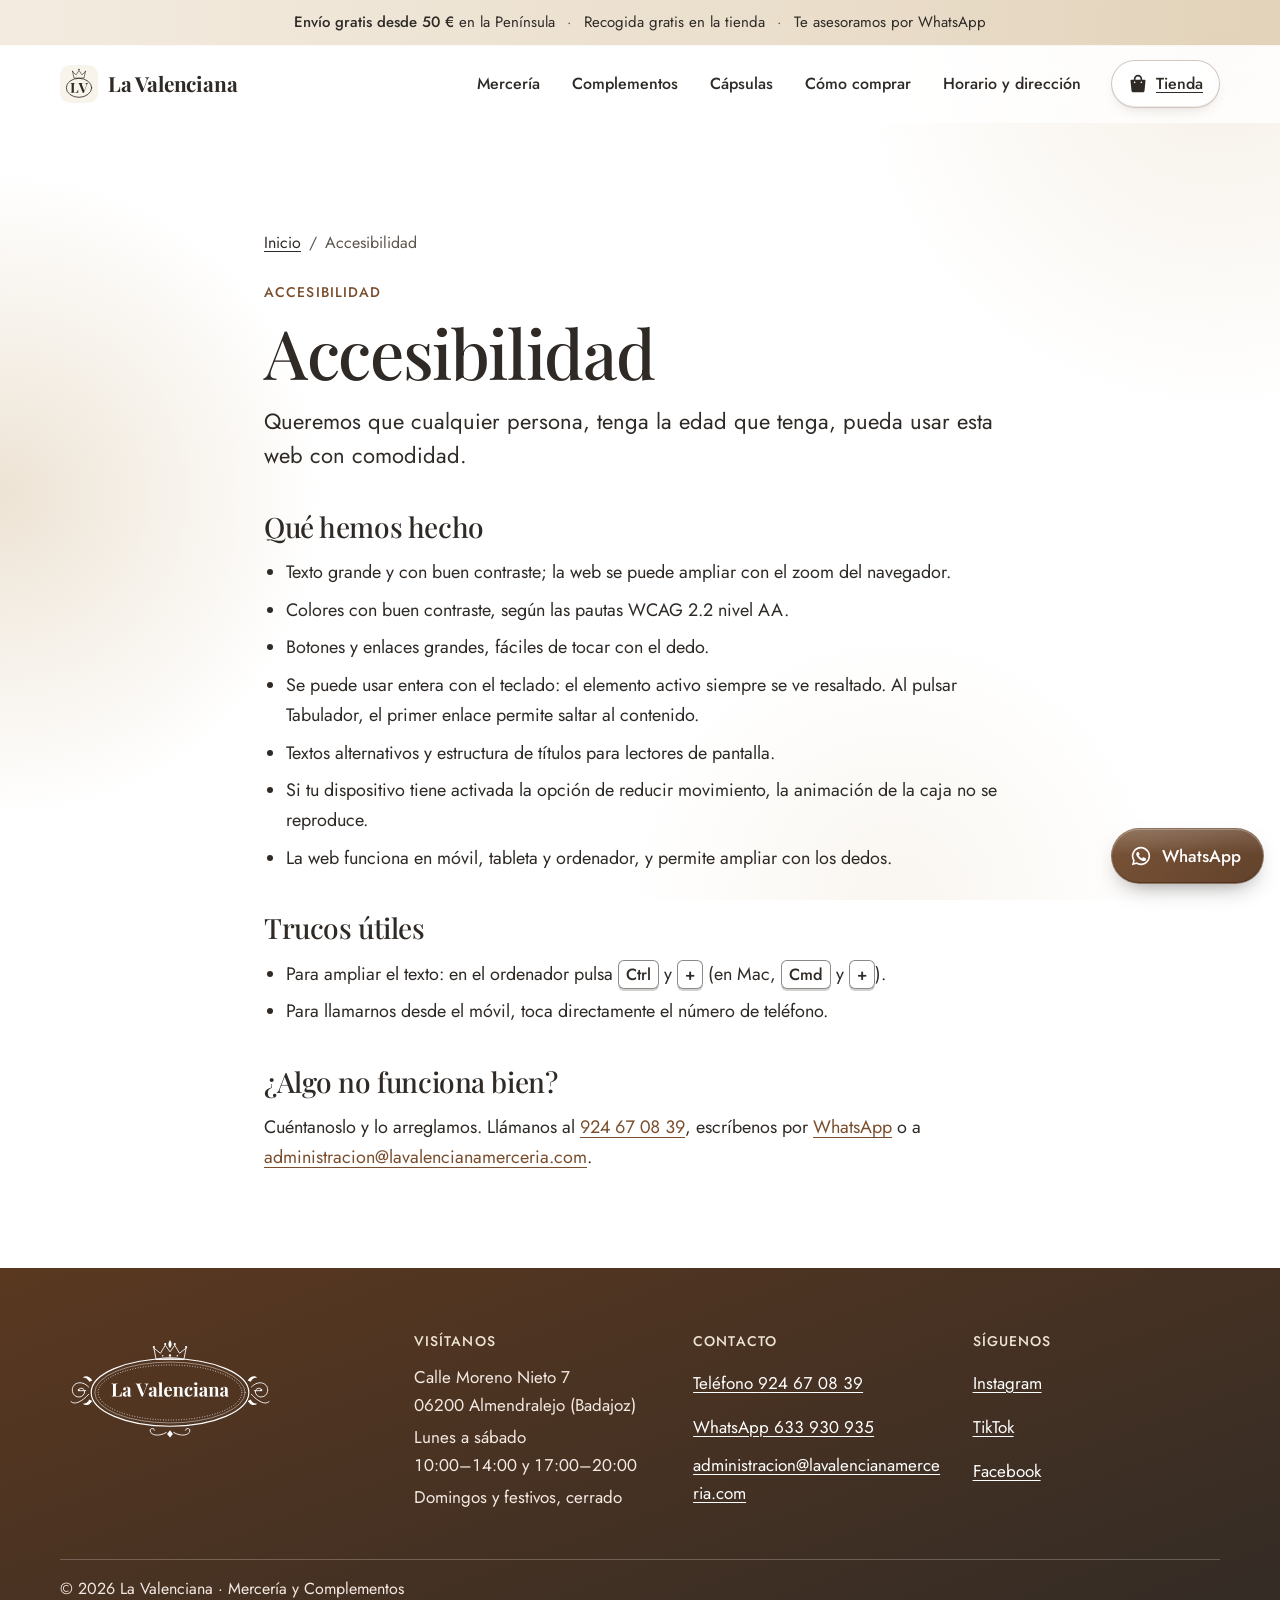
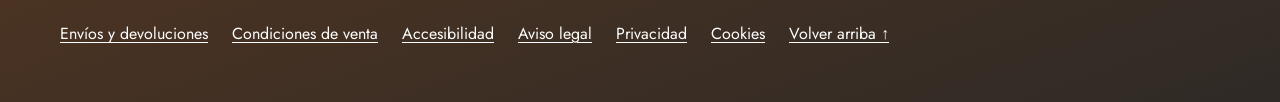
==== commit e7a03d79: "Nueva dirección: Calle Moreno Nieto 7, con el mapa redibujado - Mapa ilustrado nuevo con las calles " ====
--- a/accesibilidad/index.html
+++ b/accesibilidad/index.html
@@ -52,7 +52,7 @@
   <div class="envoltura">
     <div class="rejilla">
       <div><img class="logo-pie" src="../assets/img/marca/logo-blanco.svg" alt="La Valenciana" width="220" height="110"></div>
-      <div><h2>Visítanos</h2><ul><li>Plaza de Espronceda 2<br>06200 Almendralejo (Badajoz)</li><li class="num">Lunes a sábado<br>10:00–14:00 y 17:00–20:00</li><li>Domingos y festivos, cerrado</li></ul></div>
+      <div><h2>Visítanos</h2><ul><li>Calle Moreno Nieto 7<br>06200 Almendralejo (Badajoz)</li><li class="num">Lunes a sábado<br>10:00–14:00 y 17:00–20:00</li><li>Domingos y festivos, cerrado</li></ul></div>
       <div><h2>Contacto</h2><ul><li><a href="tel:+34924670839">Teléfono&nbsp;<span class="num">924 67 08 39</span></a></li><li><a href="https://wa.me/34633930935?text=Hola%2C%20La%20Valenciana">WhatsApp&nbsp;<span class="num">633 930 935</span></a></li><li><a href="mailto:administracion@lavalencianamerceria.com">administracion@lavalencianamerceria.com</a></li></ul></div>
       <div><h2>Síguenos</h2><ul><li><a href="https://www.instagram.com/_lavalenciana">Instagram</a></li><li><a href="https://www.tiktok.com/@_lavalenciana_">TikTok</a></li><li><a href="https://www.facebook.com/mercerialavalenciana/">Facebook</a></li></ul></div>
     </div>
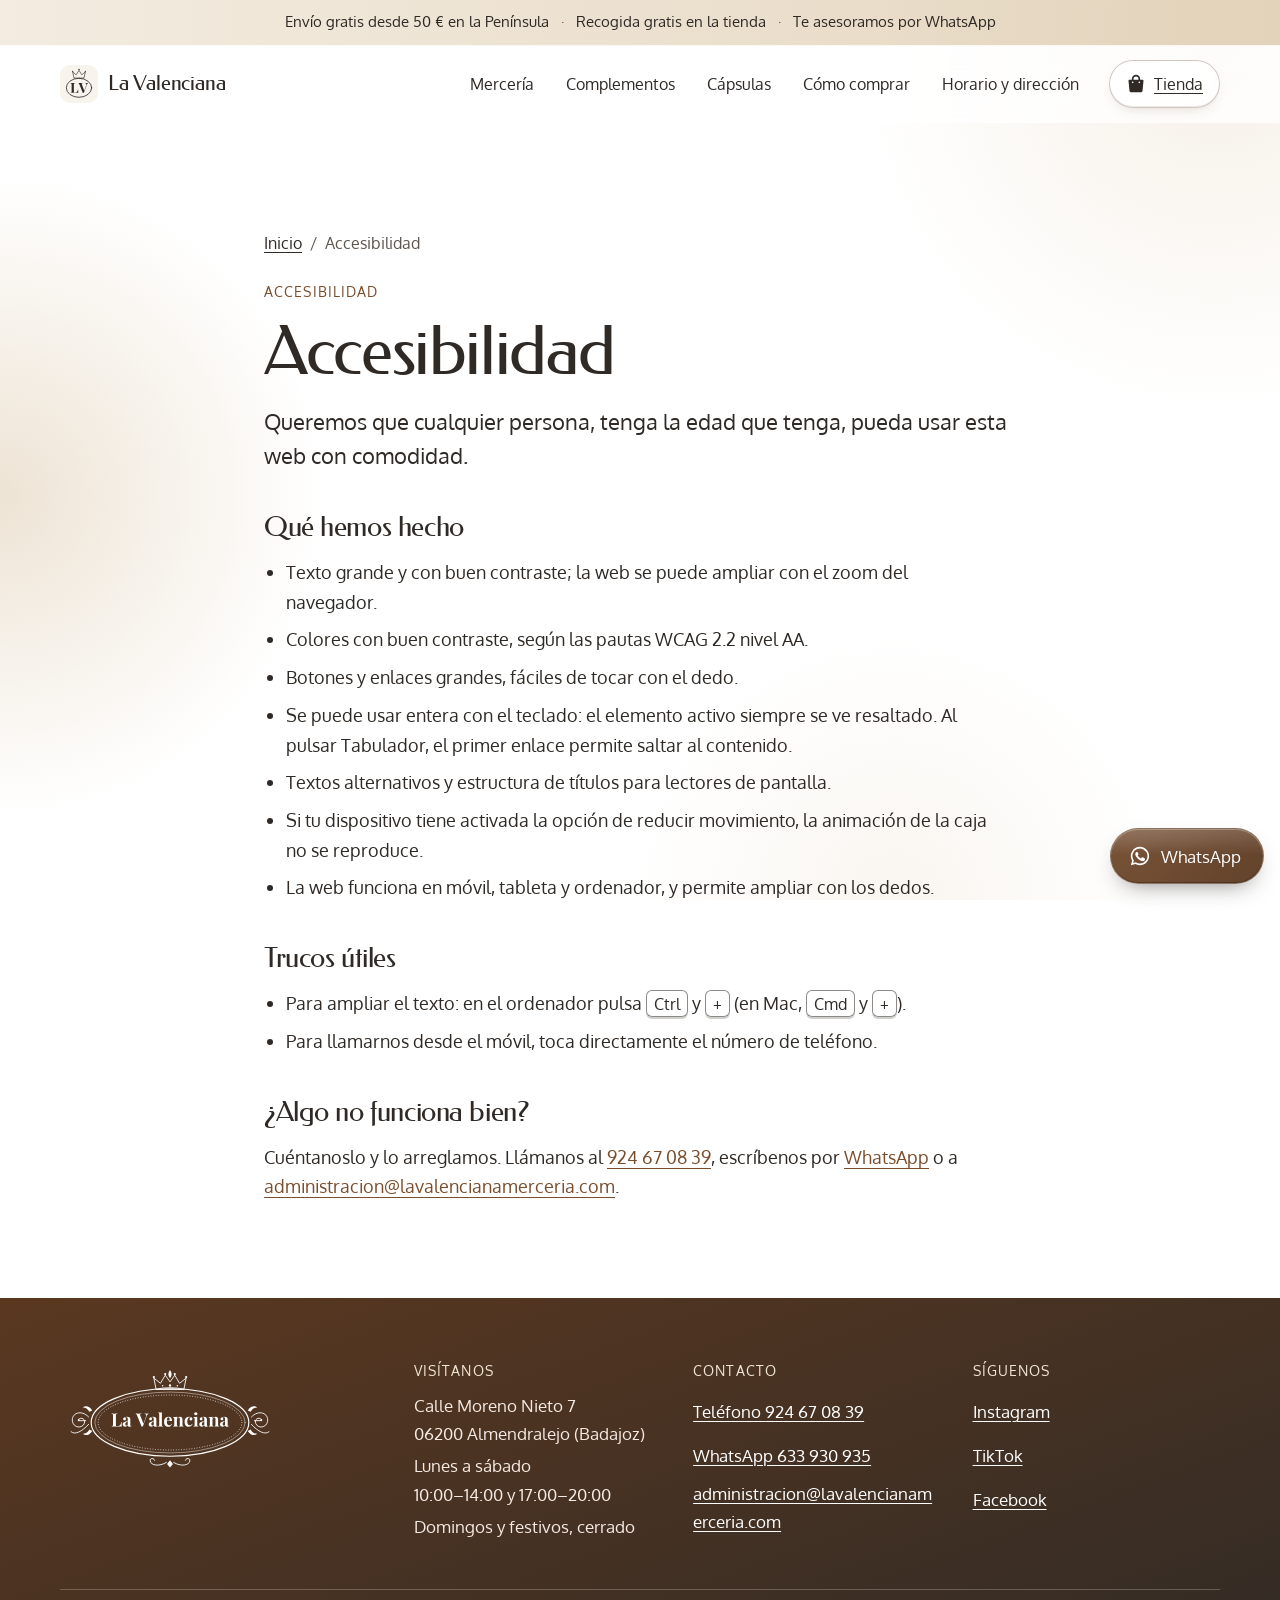
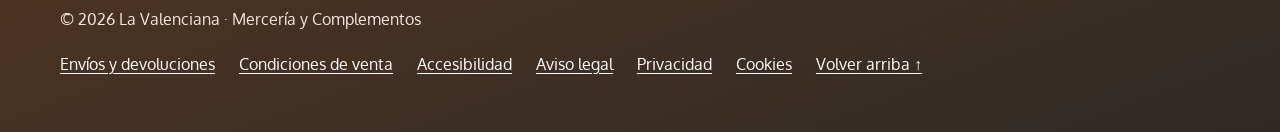
==== commit c13fb01a: "Fuente Federo + Oxygen, textos al cliente tuteando y ovillo que rueda al entrar en hilos Co-Authored" ====
--- a/accesibilidad/index.html
+++ b/accesibilidad/index.html
@@ -11,8 +11,8 @@
 <meta property="og:type" content="website">
 <meta property="og:locale" content="es_ES">
 <link rel="icon" href="../favicon.svg" type="image/svg+xml">
-<link rel="preload" href="../assets/fonts/PlayfairDisplay.woff2" as="font" type="font/woff2" crossorigin>
-<link rel="preload" href="../assets/fonts/Jost.woff2" as="font" type="font/woff2" crossorigin>
+<link rel="preload" href="../assets/fonts/Federo.woff2" as="font" type="font/woff2" crossorigin>
+<link rel="preload" href="../assets/fonts/Oxygen-400.woff2" as="font" type="font/woff2" crossorigin>
 <link rel="stylesheet" href="../assets/fonts/fuentes.css">
 <link rel="stylesheet" href="../assets/css/tokens.css">
 <link rel="stylesheet" href="../assets/css/estilos.css">
--- a/assets/fonts/fuentes.css
+++ b/assets/fonts/fuentes.css
@@ -1,4 +1,11 @@
-/* Fuentes alojadas en la propia web (sin llamadas a Google). Fuentes variables, subconjunto latino. */
+/* Fuentes alojadas en la propia web (sin llamadas a Google). Subconjunto latino.
+   Titulares: Federo · Texto y precios: Oxygen (las de ZigZag). Jost y Playfair quedan solo como reserva. */
+@font-face{font-family:'Federo';font-style:normal;font-weight:400;font-display:swap;src:url('Federo.woff2') format('woff2');unicode-range:U+0000-00FF, U+0131, U+0152-0153, U+02BB-02BC, U+02C6, U+02DA, U+02DC, U+0304, U+0308, U+0329, U+2000-206F, U+20AC, U+2122, U+2191, U+2193, U+2212, U+2215, U+FEFF, U+FFFD}
+@font-face{font-family:'Oxygen';font-style:normal;font-weight:300;font-display:swap;src:url('Oxygen-300.woff2') format('woff2');unicode-range:U+0000-00FF, U+0131, U+0152-0153, U+02BB-02BC, U+02C6, U+02DA, U+02DC, U+0304, U+0308, U+0329, U+2000-206F, U+20AC, U+2122, U+2191, U+2193, U+2212, U+2215, U+FEFF, U+FFFD}
+@font-face{font-family:'Oxygen';font-style:normal;font-weight:400;font-display:swap;src:url('Oxygen-400.woff2') format('woff2');unicode-range:U+0000-00FF, U+0131, U+0152-0153, U+02BB-02BC, U+02C6, U+02DA, U+02DC, U+0304, U+0308, U+0329, U+2000-206F, U+20AC, U+2122, U+2191, U+2193, U+2212, U+2215, U+FEFF, U+FFFD}
+@font-face{font-family:'Oxygen';font-style:normal;font-weight:700;font-display:swap;src:url('Oxygen-700.woff2') format('woff2');unicode-range:U+0000-00FF, U+0131, U+0152-0153, U+02BB-02BC, U+02C6, U+02DA, U+02DC, U+0304, U+0308, U+0329, U+2000-206F, U+20AC, U+2122, U+2191, U+2193, U+2212, U+2215, U+FEFF, U+FFFD}
+
 @font-face{font-family:'Jost';font-style:normal;font-weight:300 700;font-display:swap;src:url('Jost.woff2') format('woff2');unicode-range:U+0000-00FF, U+0131, U+0152-0153, U+02BB-02BC, U+02C6, U+02DA, U+02DC, U+0304, U+0308, U+0329, U+2000-206F, U+20AC, U+2122, U+2191, U+2193, U+2212, U+2215, U+FEFF, U+FFFD}
 @font-face{font-family:'Playfair Display';font-style:normal;font-weight:400 800;font-display:swap;src:url('PlayfairDisplay.woff2') format('woff2');unicode-range:U+0000-00FF, U+0131, U+0152-0153, U+02BB-02BC, U+02C6, U+02DA, U+02DC, U+0304, U+0308, U+0329, U+2000-206F, U+20AC, U+2122, U+2191, U+2193, U+2212, U+2215, U+FEFF, U+FFFD}
 @font-face{font-family:'Playfair Display';font-style:italic;font-weight:400 700;font-display:swap;src:url('PlayfairDisplay-Italic.woff2') format('woff2');unicode-range:U+0000-00FF, U+0131, U+0152-0153, U+02BB-02BC, U+02C6, U+02DA, U+02DC, U+0304, U+0308, U+0329, U+2000-206F, U+20AC, U+2122, U+2191, U+2193, U+2212, U+2215, U+FEFF, U+FFFD}
+html { font-synthesis-weight: none; } /* Federo solo tiene un grosor: sin negritas falsas */
--- a/assets/css/tokens.css
+++ b/assets/css/tokens.css
@@ -25,8 +25,8 @@
   --morado-oscuro: #5A3820;/* rellenos de botones (texto blanco encima) */
 
   /* Tipografía */
-  --fuente-display: "Playfair Display", Georgia, "Times New Roman", serif;
-  --fuente-texto: "Jost", "Helvetica Neue", Arial, sans-serif;
+  --fuente-display: "Federo", "Trebuchet MS", sans-serif;
+  --fuente-texto: "Oxygen", "Helvetica Neue", Arial, sans-serif;
 
   /* Espaciado (múltiplos de 4/8) y radios */
   --e1: 4px; --e2: 8px; --e3: 12px; --e4: 16px; --e5: 24px; --e6: 32px; --e7: 48px; --e8: 64px;
